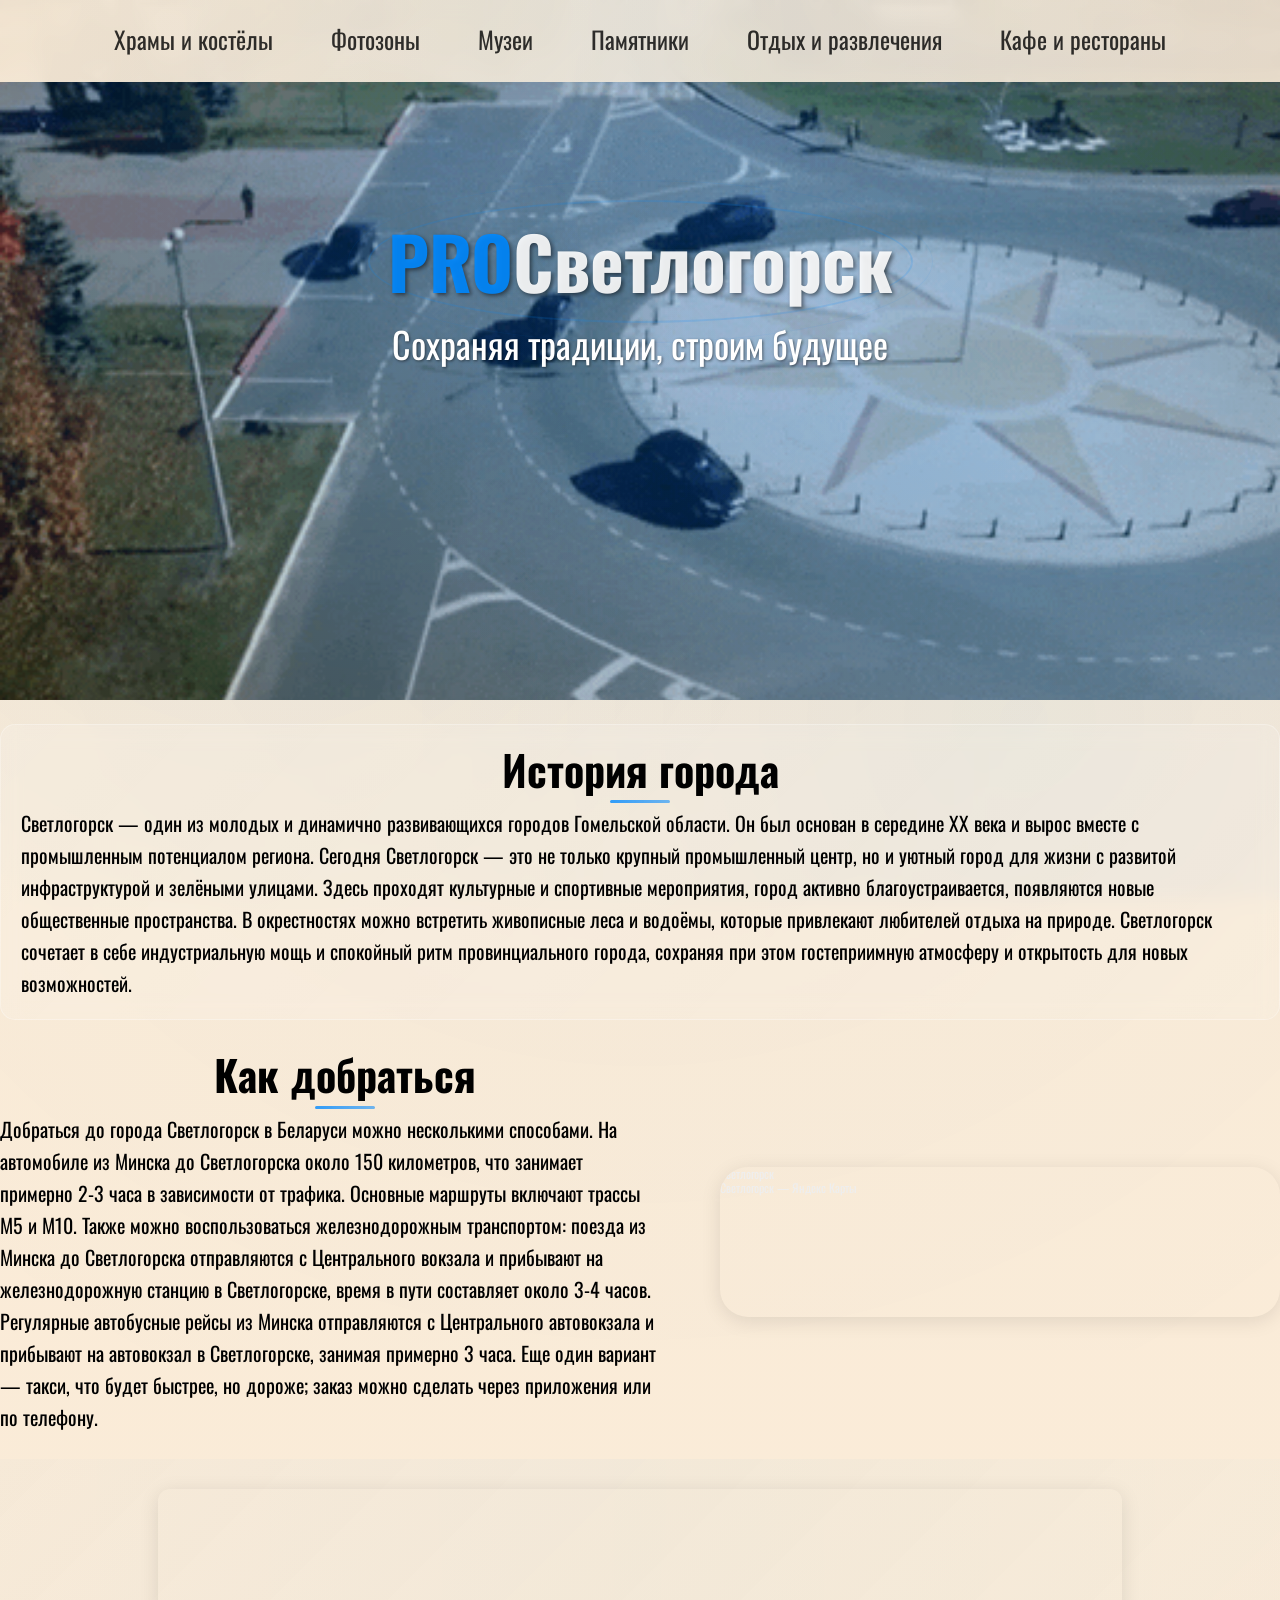
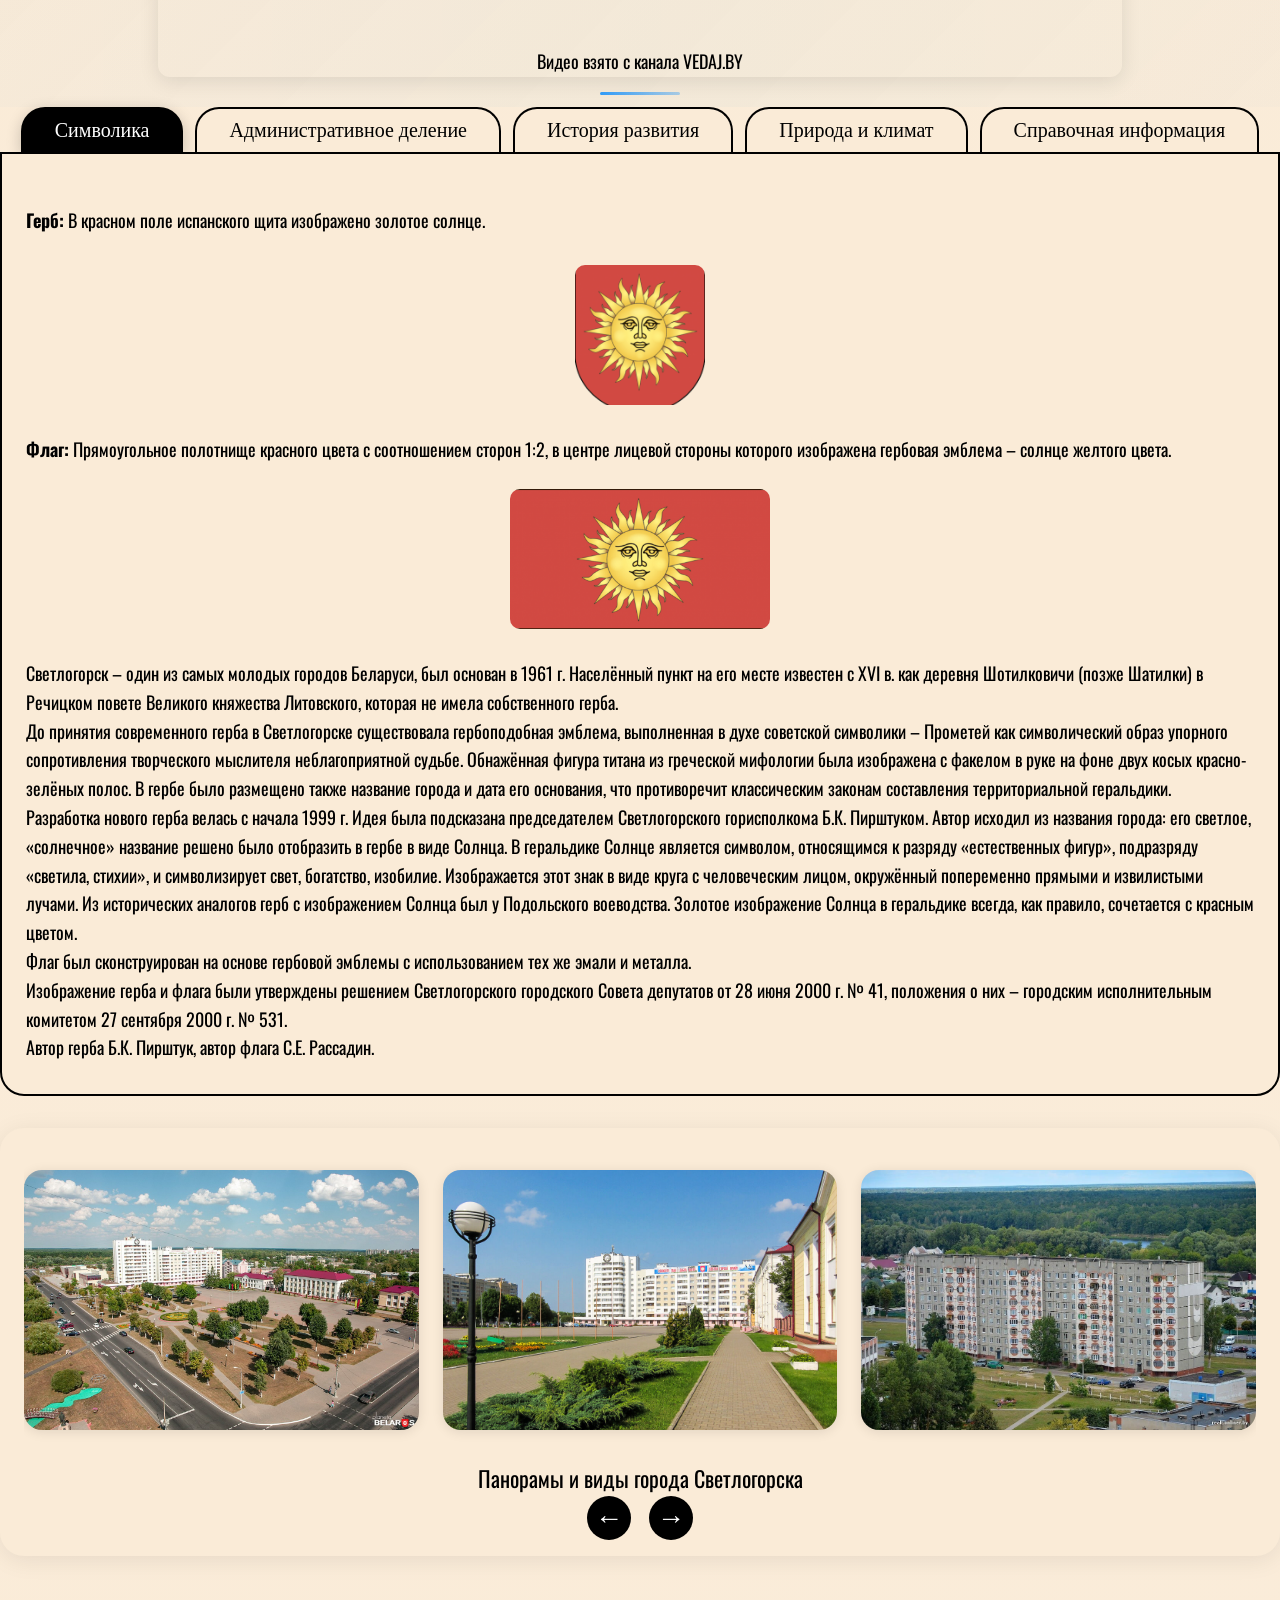
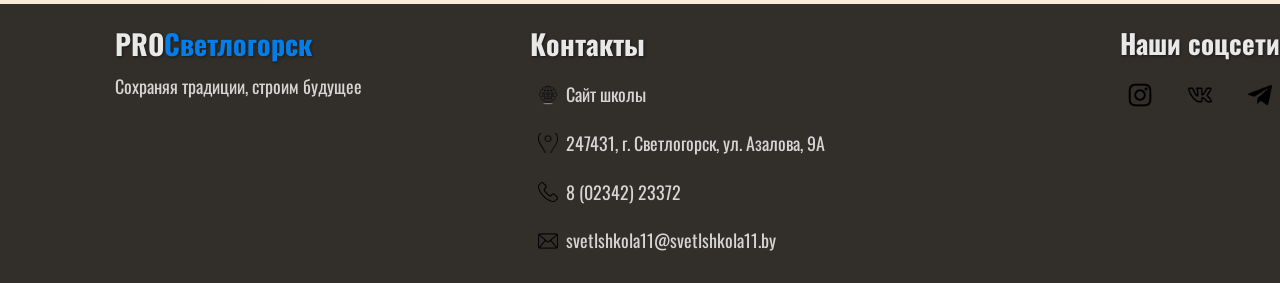
==== index.html @ 997e1ad8 "a" ====
<!DOCTYPE html>
<html lang="en">
<head>
    <meta charset="UTF-8">
    <meta name="viewport" content="width=device-width, initial-scale=1.0">
    <meta name="description" content="">
    <meta name="keywords" content="">
    <link type="image/x-icon" href="img/png/fav.ico" rel="shortcut icon">
    <link type="Image/x-icon" href="img/png/fav.ico" rel="icon">
    <link rel="preconnect" href="https://fonts.googleapis.com">
    <link rel="preconnect" href="https://fonts.gstatic.com" crossorigin>
    <link href="https://fonts.googleapis.com/css2?family=Oswald:wght@200..700&display=swap" rel="stylesheet">
    <link rel="stylesheet" href="normalize.css">
    <link rel="stylesheet" href="style.css">
    <title>Путеводитель Светлогорск</title>
</head>
<body>
    <header>
        <div class="burger-menu540" id="burgerMenu">
            <span class="burger-icon540" id="burgerIcon">Навигация</span>
            <nav class="burger-nav540" id="burgerNav">
                <span class="close-burger540" id="closeBurger">&times;</span>
                <ul>
                    <li><a href="chram.html">Храмы и костёлы</a></li>
                    <li><a href="photo.html">Фотозоны</a></li>
                    <li><a href="musei.html">Музеи</a></li>
                    <li><a href="pamyat.html">Памятники</a></li>
                    <li><a href="otdyx.html">Отдых и развлечения</a></li>
                    <li><a href="cafe.html">Кафе и рестораны</a></li>
                </ul>
            </nav>
        </div>
        <div class="header__top">
            <div class="container">
                <div class="menu">
                    <ul>
                        <li><a href="chram.html">Храмы и костёлы</a></li>
                        <li><a href="photo.html">Фотозоны</a></li>
                        <li><a href="musei.html">Музеи</a></li>
                        <li><a href="pamyat.html">Памятники</a></li>
                        <li><a href="otdyx.html">Отдых и развлечения</a></li>
                        <li><a href="cafe.html">Кафе и рестораны</a></li>
                    </ul>
                </div>
            </div>
        </div>
        <div class="header__bottom">
            <div class="container">
                <div class="header">
                    <div class="head_text">
                        <div class="logo"><h1><span>PRO</span>Светлогорск</h1></div>
                        <p>Сохраняя традиции, строим будущее</p>
                    </div>
                </div>
            </div>
        </div>
    </header>
    <section class="information">
        <div class="container">
            <div class="hist">
                <h2>История города</h2>
                <p>Светлогорск — один из молодых и динамично развивающихся городов Гомельской области. Он был основан в середине XX века и вырос вместе с промышленным потенциалом региона. Сегодня Светлогорск — это не только крупный промышленный центр, но и уютный город для жизни с развитой инфраструктурой и зелёными улицами. Здесь проходят культурные и спортивные мероприятия, город активно благоустраивается, появляются новые общественные пространства. В окрестностях можно встретить живописные леса и водоёмы, которые привлекают любителей отдыха на природе. Светлогорск сочетает в себе индустриальную мощь и спокойный ритм провинциального города, сохраняя при этом гостеприимную атмосферу и открытость для новых возможностей.</p>
            </div>
            <div class="put">
                <div class="put_text">
                    <h2>Как добраться</h2>
                    <p>Добраться до города Светлогорск в Беларуси можно несколькими способами. На автомобиле из Минска до Светлогорска около 150 километров, что занимает примерно 2-3 часа в зависимости от трафика. Основные маршруты включают трассы М5 и М10. Также можно воспользоваться железнодорожным транспортом: поезда из Минска до Светлогорска отправляются с Центрального вокзала и прибывают на железнодорожную станцию в Светлогорске, время в пути составляет около 3-4 часов. Регулярные автобусные рейсы из Минска отправляются с Центрального автовокзала и прибывают на автовокзал в Светлогорске, занимая примерно 3 часа. Еще один вариант — такси, что будет быстрее, но дороже; заказ можно сделать через приложения или по телефону.</p>
                </div>
                <div class="map_sv">
                    <div class="map_s" style="position:relative;overflow:hidden;"><a href="https://yandex.by/maps/26004/svetlogorsk/?utm_medium=mapframe&utm_source=maps" style="color:#eee;font-size:12px;position:absolute;top:0px;">Светлогорск</a><a href="https://yandex.by/maps/26004/svetlogorsk/?ll=29.751815%2C52.629909&utm_medium=mapframe&utm_source=maps&z=13.2" style="color:#eee;font-size:12px;position:absolute;top:14px;">Светлогорск — Яндекс Карты</a><iframe src="https://yandex.by/map-widget/v1/?ll=29.751815%2C52.629909&z=13.2" width="560" height="400" frameborder="0" allowfullscreen="true" style="position:relative;"></iframe></div>
            </div>
        </div>
    </section>
    <section class="video-section">
        <div class="container">
            <div class="video-wrapper">
                <iframe width="960" height="600" 
                    src="https://www.youtube.com/embed/t-gXXc7C2xA" 
                    title="Светлогорск" 
                    frameborder="0" 
                    allow="accelerometer; autoplay; clipboard-write; encrypted-media; gyroscope; picture-in-picture; web-share" 
                    allowfullscreen>
                </iframe>
                <p>Видео взято с канала VEDAJ.BY</p>
            </div>
        </div>
    </section>
    <section class="info">
        <div class="container">
            <div class="tabs">
                <button class="tab-btn active" data-tab="tab1">Символика</button>
                <button class="tab-btn" data-tab="tab2">Административное деление</button>
                <button class="tab-btn" data-tab="tab3">История развития</button>
                <button class="tab-btn" data-tab="tab4">Природа и климат</button>
                <button class="tab-btn" data-tab="tab5">Справочная информация</button>
            </div>
            <div class="tab-content active" id="tab1">
                <div class="hist">
                    <div class="gerb"><p><b>Герб:</b> В красном поле испанского щита изображено золотое солнце.</p> <img src="img/png/gerb.png" alt="gerb"></div>
                    <div class="flag"><p><b>Флаг:</b> Прямоугольное полотнище красного цвета с соотношением сторон 1:2, в центре лицевой стороны которого изображена гербовая эмблема – солнце желтого цвета.</p> <img src="img/png/flag.png" alt="flag"></div>
                    <p>Светлогорск – один из самых молодых городов Беларуси, был основан в 1961 г. Населённый пункт на его месте известен с XVI в. как деревня Шотилковичи (позже Шатилки) в Речицком повете Великого княжества Литовского, которая не имела собственного герба.<br>
                    До принятия современного герба в Светлогорске существовала гербоподобная эмблема, выполненная в духе советской символики – Прометей как символический образ упорного сопротивления творческого мыслителя неблагоприятной судьбе. Обнажённая фигура титана из греческой мифологии была изображена с факелом в руке на фоне двух косых красно-зелёных полос. В гербе было размещено также название города и дата его основания, что противоречит классическим законам составления территориальной геральдики.<br>
                    Разработка нового герба велась с начала 1999 г. Идея была подсказана председателем Светлогорского горисполкома Б.К. Пирштуком. Автор исходил из названия города: его светлое, «солнечное» название решено было отобразить в гербе в виде Солнца. В геральдике Солнце является символом, относящимся к разряду «естественных фигур», подразряду «светила, стихии», и символизирует свет, богатство, изобилие. Изображается этот знак в виде круга с человеческим лицом, окружённый попеременно прямыми и извилистыми лучами. Из исторических аналогов герб с изображением Солнца был у Подольского воеводства. Золотое изображение Солнца в геральдике всегда, как правило, сочетается с красным цветом.<br>
                    Флаг был сконструирован на основе гербовой эмблемы с использованием тех же эмали и металла.<br>
                    Изображение герба и флага были утверждены решением Светлогорского городского Совета депутатов от 28 июня 2000 г. № 41, положения о них – городским исполнительным комитетом 27 сентября 2000 г. № 531.<br>
                    Автор герба Б.К. Пирштук, автор флага С.Е. Рассадин.</p>
                </div>
            </div>
            <div class="tab-content" id="tab2">
                <div class="put_text">
                    <p>Светлогорский район расположен на севере Гомельской области и занимает площадь в 1,8 тыс.кв.км. Граничит со Жлобинским, Речицким, Калинковичским, Октябрьским районами Гомельской области и Могилевской областью на севере района. Основан 17 июля 1924 г. В район входят городской поселок Сосновый бор, 101 сельский населённый пункт, 9 сельсоветов. Население Светлогорского района составляет 76,7 тыс.чел. Административный центр — город Светлогорск с населением 63 тыс.чел. Расположен в 100 км от Гомеля.</p>
                </div>
            </div>
            <div class="tab-content" id="tab3">
                <div class="sights">
                    <p>Светлогорск известен с XVI века как деревня Шатиловичи (позднее Шатилки) в Речицком повете Великого княжества Литовского.<br>
                    С 1793 года находился в составе России, в Паричской волости Бобруйского уезда.<br>
                    С 1924 года Шатилки — центр сельсовета в Паричском районе, один из центров лесосплава на Березине.<br>
                    С 1956 года — городской посёлок.<br>
                    С 1960 года — центр Паричского района.<br>
                    С 1961 года — город Светлогорск.</p>
                </div>
            </div>
            <div class="tab-content" id="tab4">
                <div class="culture">
                    <p>
                    Район расположен в Гомельском Полесье.<br>
                    Высшая точка района - 160 м - возле д.Круки.<br>
                    Из полезных ископаемых есть нефть, каменная соль, торф, пески, глины, суглинки.<br>
                    Средняя температура января -6.6 С, июля 18.4 С.<br>
                    За год выпадает 602 мм осадков.<br>
                    Из рек по территории района протекают Березина с притоками Ола, Свердь и Ипа с Вишей.<br>
                    Созданы мелиоративные каналы, Светлогорское водохранилище.<br>
                    Лесистость 54%. В районе находятся заказники республиканского значения: биологический Чирковичский, часть ландшафтного Выдрица, создан биологический микрозаказник местного значения Светлогорский.
                    </p>
                </div>
            </div>
            <div class="tab-content" id="tab5">
                <div class="info">
                    <h2>Полезная информация</h2>
                    <ul>
                        <li>Дата основания района: 17 июля 1924 г.</li>
                        <li>Дата основания города: 1961 г.</li>
                        <li>Население района: 76,7 тыс. чел.</li>
                        <li>Население города: 63 тыс. чел.</li>
                        <li>Расположение: север Гомельской области, 100 км от Гомеля</li>
                    </ul>
                    <h3>Транспортные коммуникации г.Светлогорск и Светлогорского района</h3>
<p>Город расположен в 100 км от Гомеля. Имеется железнодорожная станция Светлогорск-на-Березине на линии Жлобин – Калинковичи. Через город проходит автомобильная дорога Бобруйск - Речица. Пристань на реке Березина. Транспортное обслуживание населения Светлогорского района осуществляет филиал «Автобусный парк №5» ОАО «Гомельоблавтотранс». Перевозки пассажиров осуществляются 76 автобусами на 13 городских, 2-х междугородных, 1- международном и 30 пригородных маршрутах.</p>
<h3>Туристический потенциал г. Светлогорск и Светлогорского района</h3>
<p>Культурное наследие района представлено многочисленными памятниками археологии и памятниками, связанными с событиями Великой Отечественной войны. В Светлогорске работают: Историко-краеведческий музей, Дом ремесел, Городская картинная галерея "Традиция" им.Г.М.Прянишникова. На берегу реки Березина расположен санаторий "Серебряные ключи". Гостей города принимает гостиница "Светлогорская"</p>
                </div>
            </div>
        </div>
    </section>
    <section class="slider-section">
        <div class="container">
            <div class="slider">
                <div class="slides">
                    <div class="slide active">
                        <div class="slide-photos">
                            <img src="img/png/sv1.jpg" alt="Светлогорск 1">
                            <img src="img/png/sv2.jpg" alt="Светлогорск 2">
                            <img src="img/png/sv3.jpeg" alt="Светлогорск 3">
                        </div>
                        <div class="slide-text">Панорамы и виды города Светлогорска</div>
                    </div>
                    <div class="slide">
                        <div class="slide-photos">
                            <img src="img/png/cr1.jpg" alt="Церковь 1">
                            <img src="img/png/cr2.jpg" alt="Церковь 2">
                            <img src="img/png/cr3.jpg" alt="Церковь 3">
                        </div>
                        <div class="slide-text">Храмы и костёлы Светлогорска</div>
                    </div>
                    <div class="slide">
                        <div class="slide-photos">
                            <img src="img/png/pam1.jpg" alt="Памятник 1">
                            <img src="img/png/pam2.jpg" alt="Памятник 2">
                            <img src="img/png/pam3.jpg" alt="Памятник 3">
                        </div>
                        <div class="slide-text">Памятники и достопримечательности</div>
                    </div>
                </div>
                <div class="slider-controls">
                    <button class="slider-btn prev">&#8592;</button>
                    <button class="slider-btn next">&#8594;</button>
                </div>
            </div>
        </div>
    </section>
    <footer>
        <div class="container">
            <div class="footer">
                <div class="footer__info">
                    <a href="index.html"><h2><span>PRO</span>Светлогорск</h2></a>
                    <p>Сохраняя традиции, строим будущее</p>
                </div>
                <div class="footer__contacts">
                    <h2>Контакты</h2>
                    <div class="site"><img class="noi" src="img/png/site.png" alt="site"><a href="https://svetlshkola11.by">Сайт школы</a></div>
                    <div class="adr"><img class="noi" src="img/png/adr.png" alt="adres"><p>247431, г. Светлогорск, ул. Азалова, 9А</p></div>
                    <div class="tel"><img class="noi" src="img/png/tel.png" alt="tel"><a href="tel:8(02342)23372">8 (02342) 23372</a></div>
                    <div class="mail"><img class="noi" src="img/png/mail.png" alt="mail"><a href="mailto:svetlshkola11@svetlshkola11.by">svetlshkola11@svetlshkola11.by</a></div>
                </div>
                <div class="footer__social">
                    <h2>Наши соцсети</h2>
                    <ul>
                        <li><a href="https://www.instagram.com/11.school.svetlogorsk?igsh=dHJlYXJiaGNkenFo" target="_blank"><img class="noi" src="img/png/inst.png" alt="inst"></a></li>
                        <li><a href="https://vk.com/svschool11" target="_blank"><img class="noi" src="img/png/vk.png" alt="vk"></a></li>
                        <li><a href="https://t.me/svetlscholl11" target="_blank"><img class="noi" src="img/png/tg.png" alt="tg"></a></li>
                    </ul>
                </div>
            </div>
        </div>
    </footer>
</body>
</html>
<script src="sсript.js"></script>
---- style.css ----
@charset "UTF-8";
* {
  padding: 0;
  margin: 0;
}

h1, h2, h3, p {
  padding: 0;
  margin: 0;
}

ul, ol {
  list-style: none;
}

a {
  text-decoration: none;
}

button {
  border: none;
}

.container {
  max-width: 1280px;
  margin: 0 auto;
}

.burger-menu {
  position: fixed;
  top: 20px;
  left: 20px;
  z-index: 2000;
  -webkit-animation: fadeInLeft 0.8s ease-out;
          animation: fadeInLeft 0.8s ease-out;
}

.burger-icon {
  font-size: 38px;
  cursor: pointer;
  background: antiquewhite;
  border-radius: 8px;
  padding: 6px 14px;
  -webkit-box-shadow: 0 2px 8px rgba(0, 0, 0, 0.08);
          box-shadow: 0 2px 8px rgba(0, 0, 0, 0.08);
  -webkit-transition: all 0.3s cubic-bezier(0.25, 0.46, 0.45, 0.94);
  transition: all 0.3s cubic-bezier(0.25, 0.46, 0.45, 0.94);
  display: inline-block;
  position: relative;
  overflow: hidden;
}

.burger-icon::before {
  content: '';
  position: absolute;
  top: 0;
  left: -100%;
  width: 100%;
  height: 100%;
  background: -webkit-gradient(linear, left top, right top, from(transparent), color-stop(rgba(0, 136, 255, 0.2)), to(transparent));
  background: linear-gradient(90deg, transparent, rgba(0, 136, 255, 0.2), transparent);
  -webkit-transition: left 0.5s;
  transition: left 0.5s;
}

.burger-icon:hover {
  background: #f0f0f0;
  -webkit-transform: translateY(-2px);
          transform: translateY(-2px);
  -webkit-box-shadow: 0 4px 15px rgba(0, 0, 0, 0.15);
          box-shadow: 0 4px 15px rgba(0, 0, 0, 0.15);
}

.burger-icon:hover::before {
  left: 100%;
}

.burger-nav {
  position: fixed;
  top: 0;
  left: 0;
  width: 0;
  height: 95vh;
  background: linear-gradient(135deg, antiquewhite, rgba(250, 235, 215, 0.95));
  -webkit-backdrop-filter: blur(10px);
          backdrop-filter: blur(10px);
  -webkit-box-shadow: 2px 0 20px rgba(0, 0, 0, 0.12);
          box-shadow: 2px 0 20px rgba(0, 0, 0, 0.12);
  overflow-x: hidden;
  -webkit-transition: all 0.4s cubic-bezier(0.25, 0.46, 0.45, 0.94);
  transition: all 0.4s cubic-bezier(0.25, 0.46, 0.45, 0.94);
  z-index: 2100;
  padding-top: 0;
  display: -webkit-box;
  display: -ms-flexbox;
  display: flex;
  -webkit-box-orient: vertical;
  -webkit-box-direction: normal;
      -ms-flex-direction: column;
          flex-direction: column;
  -webkit-box-align: start;
      -ms-flex-align: start;
          align-items: flex-start;
  border-right: 1px solid rgba(255, 255, 255, 0.2);
}

.burger-nav.open {
  width: 320px;
  padding-top: 40px;
  -webkit-animation: slideInFromLeft 0.4s ease-out;
          animation: slideInFromLeft 0.4s ease-out;
}

.burger-nav ul {
  margin-top: 20px;
  width: 100%;
  padding-left: 0;
  -webkit-animation: fadeInUp 0.6s ease-out 0.2s both;
          animation: fadeInUp 0.6s ease-out 0.2s both;
}

.burger-nav ul li {
  margin-bottom: 16px;
  width: 100%;
  -webkit-animation: fadeInLeft 0.5s ease-out;
          animation: fadeInLeft 0.5s ease-out;
}

.burger-nav ul li:nth-child(1) {
  -webkit-animation-delay: 0.1s;
          animation-delay: 0.1s;
}

.burger-nav ul li:nth-child(2) {
  -webkit-animation-delay: 0.2s;
          animation-delay: 0.2s;
}

.burger-nav ul li:nth-child(3) {
  -webkit-animation-delay: 0.3s;
          animation-delay: 0.3s;
}

.burger-nav ul li:nth-child(4) {
  -webkit-animation-delay: 0.4s;
          animation-delay: 0.4s;
}

.burger-nav ul li:nth-child(5) {
  -webkit-animation-delay: 0.5s;
          animation-delay: 0.5s;
}

.burger-nav ul li:nth-child(6) {
  -webkit-animation-delay: 0.6s;
          animation-delay: 0.6s;
}

.burger-nav ul li a {
  font-size: 22px;
  color: black;
  padding: 10px 24px;
  display: block;
  border-radius: 8px;
  -webkit-transition: all 0.3s cubic-bezier(0.25, 0.46, 0.45, 0.94);
  transition: all 0.3s cubic-bezier(0.25, 0.46, 0.45, 0.94);
  position: relative;
  overflow: hidden;
}

.burger-nav ul li a::before {
  content: '';
  position: absolute;
  top: 0;
  left: -100%;
  width: 100%;
  height: 100%;
  background: -webkit-gradient(linear, left top, right top, from(transparent), color-stop(rgba(0, 136, 255, 0.1)), to(transparent));
  background: linear-gradient(90deg, transparent, rgba(0, 136, 255, 0.1), transparent);
  -webkit-transition: left 0.5s;
  transition: left 0.5s;
}

.burger-nav ul li a:hover {
  background: rgba(0, 136, 255, 0.8);
  color: rgba(255, 255, 255, 0.95);
  -webkit-transform: translateX(5px);
          transform: translateX(5px);
  -webkit-box-shadow: 0 4px 15px rgba(0, 136, 255, 0.3);
          box-shadow: 0 4px 15px rgba(0, 136, 255, 0.3);
}

.burger-nav ul li a:hover::before {
  left: 100%;
}

.close-burger {
  font-size: 36px;
  position: absolute;
  top: 10px;
  right: 18px;
  cursor: pointer;
  color: rgba(0, 136, 255, 0.8);
  background: none;
  border: none;
  z-index: 2200;
  -webkit-transition: all 0.3s ease;
  transition: all 0.3s ease;
  border-radius: 50%;
  width: 40px;
  height: 40px;
  display: -webkit-box;
  display: -ms-flexbox;
  display: flex;
  -webkit-box-align: center;
      -ms-flex-align: center;
          align-items: center;
  -webkit-box-pack: center;
      -ms-flex-pack: center;
          justify-content: center;
}

.close-burger:hover {
  background: rgba(0, 136, 255, 0.1);
  -webkit-transform: rotate(90deg) scale(1.1);
          transform: rotate(90deg) scale(1.1);
  color: #0088ff;
}

.burger-menu540 {
  display: none;
}

.slide-photos {
  display: -ms-grid;
  display: grid;
  -ms-grid-columns: (1fr)[3];
      grid-template-columns: repeat(3, 1fr);
  gap: 24px;
  margin-bottom: 18px;
  max-width: 100%;
  width: 1280px;
  margin-left: auto;
  margin-right: auto;
}

.slide-photos img {
  width: 100%;
  background: #f5f5f5;
  display: block;
}

.slider-section {
  margin-bottom: 48px;
}

.slider {
  position: relative;
  max-width: 1280px;
  margin: 0 auto;
  background: antiquewhite;
  border-radius: 24px;
  -webkit-box-shadow: 0 4px 24px rgba(0, 0, 0, 0.08);
          box-shadow: 0 4px 24px rgba(0, 0, 0, 0.08);
  padding: 32px 24px 56px 24px;
}

.slides {
  display: -webkit-box;
  display: -ms-flexbox;
  display: flex;
  overflow: hidden;
  min-height: 340px;
}

.slide {
  min-width: 100%;
  opacity: 0;
  -webkit-transition: opacity 0.5s;
  transition: opacity 0.5s;
  display: -webkit-box;
  display: -ms-flexbox;
  display: flex;
  -webkit-box-orient: vertical;
  -webkit-box-direction: normal;
      -ms-flex-direction: column;
          flex-direction: column;
  -webkit-box-align: center;
      -ms-flex-align: center;
          align-items: center;
  -webkit-box-pack: center;
      -ms-flex-pack: center;
          justify-content: center;
  position: absolute;
  left: 0;
  top: 0;
}

.slide.active {
  opacity: 1;
  position: relative;
}

.slide img {
  max-width: 480px;
  max-height: 260px;
  border-radius: 18px;
  margin-bottom: 18px;
  -webkit-box-shadow: 0 2px 12px rgba(0, 0, 0, 0.1);
          box-shadow: 0 2px 12px rgba(0, 0, 0, 0.1);
}

.slide-text {
  font-family: "Oswald", sans-serif;
  font-size: 22px;
  text-align: center;
  margin-bottom: 0;
}

.slider-controls {
  display: -webkit-box;
  display: -ms-flexbox;
  display: flex;
  -webkit-box-pack: center;
      -ms-flex-pack: center;
          justify-content: center;
  gap: 18px;
  position: absolute;
  left: 0;
  right: 0;
  bottom: 16px;
}

.slider-btn {
  background: black;
  color: #fff;
  border: none;
  border-radius: 50%;
  width: 44px;
  height: 44px;
  font-size: 28px;
  cursor: pointer;
  -webkit-transition: background 0.2s;
  transition: background 0.2s;
  display: -webkit-box;
  display: -ms-flexbox;
  display: flex;
  -webkit-box-align: center;
      -ms-flex-align: center;
          align-items: center;
  -webkit-box-pack: center;
      -ms-flex-pack: center;
          justify-content: center;
}

.slider-btn:hover {
  background: #005fa3;
}

.tabs {
  display: -webkit-box;
  display: -ms-flexbox;
  display: flex;
  -webkit-box-pack: center;
  -ms-flex-pack: center;
  justify-content: center;
  margin-bottom: 0px;
  gap: 12px;
  -webkit-animation: fadeInUp 0.8s ease-out 1.2s both;
          animation: fadeInUp 0.8s ease-out 1.2s both;
  position: relative;
}

.tabs::before {
  content: '';
  position: absolute;
  top: -15px;
  left: 50%;
  -webkit-transform: translateX(-50%);
          transform: translateX(-50%);
  width: 80px;
  height: 3px;
  background: -webkit-gradient(linear, left top, right top, from(rgba(0, 136, 255, 0.8)), to(rgba(0, 136, 255, 0.3)));
  background: linear-gradient(90deg, rgba(0, 136, 255, 0.8), rgba(0, 136, 255, 0.3));
  border-radius: 2px;
  -webkit-animation: fadeIn 1s ease-out 1.4s both;
          animation: fadeIn 1s ease-out 1.4s both;
}

.tab-btn {
  background: antiquewhite;
  border: 2px solid black;
  border-bottom: none;
  color: black;
  font-size: 20px;
  padding: 10px 32px;
  border-radius: 24px 24px 0 0;
  cursor: pointer;
  -webkit-transition: all 0.4s cubic-bezier(0.25, 0.46, 0.45, 0.94);
  transition: all 0.4s cubic-bezier(0.25, 0.46, 0.45, 0.94);
  outline: none;
  position: relative;
  overflow: hidden;
  -webkit-backdrop-filter: blur(5px);
          backdrop-filter: blur(5px);
  text-align: center;
  display: -webkit-box;
  display: -ms-flexbox;
  display: flex;
  -webkit-box-align: center;
      -ms-flex-align: center;
          align-items: center;
  -webkit-box-pack: center;
      -ms-flex-pack: center;
          justify-content: center;
}

.tab-btn::before {
  content: '';
  position: absolute;
  top: 0;
  left: -100%;
  width: 100%;
  height: 100%;
  background: -webkit-gradient(linear, left top, right top, from(transparent), color-stop(rgba(0, 136, 255, 0.2)), to(transparent));
  background: linear-gradient(90deg, transparent, rgba(0, 136, 255, 0.2), transparent);
  -webkit-transition: left 0.5s;
  transition: left 0.5s;
}

.tab-btn:hover {
  -webkit-transform: translateY(-3px);
          transform: translateY(-3px);
  -webkit-box-shadow: 0 6px 20px rgba(0, 0, 0, 0.15);
          box-shadow: 0 6px 20px rgba(0, 0, 0, 0.15);
}

.tab-btn:hover::before {
  left: 100%;
}

.tab-btn.active {
  background: black;
  color: #fff;
  -webkit-transform: none;
          transform: none;
  -webkit-box-shadow: 0 4px 15px rgba(0, 0, 0, 0.2);
          box-shadow: 0 4px 15px rgba(0, 0, 0, 0.2);
}

.tab-content {
  display: none;
  background: antiquewhite;
  border: 2px solid black;
  border-radius: 0 0 24px 24px;
  padding: 32px 24px;
  margin-bottom: 32px;
  -webkit-transition: all 0.4s cubic-bezier(0.25, 0.46, 0.45, 0.94);
  transition: all 0.4s cubic-bezier(0.25, 0.46, 0.45, 0.94);
  opacity: 0;
  -webkit-transform: translateY(20px);
          transform: translateY(20px);
  visibility: hidden;
}

.tab-content p {
  font-size: 18px;
  line-height: 1.6;
  -webkit-transition: all 0.3s ease;
  transition: all 0.3s ease;
}

.tab-content li {
  font-size: 18px;
  -webkit-transition: all 0.3s ease;
  transition: all 0.3s ease;
}

.tab-content li:hover {
  -webkit-transform: translateX(5px);
          transform: translateX(5px);
}

.tab-content .gerb {
  display: -webkit-box;
  display: -ms-flexbox;
  display: flex;
  -webkit-box-orient: vertical;
  -webkit-box-direction: normal;
      -ms-flex-direction: column;
          flex-direction: column;
  gap: 20px;
  margin: 20px 0;
}

.tab-content .gerb img {
  width: 130px;
  height: 140px;
  margin-top: 10px;
  margin-bottom: 10px;
  border-radius: 10px;
  -webkit-transition: all 0.3s ease;
  transition: all 0.3s ease;
  -ms-flex-item-align: center;
      -ms-grid-row-align: center;
      align-self: center;
}

.tab-content .gerb img:hover {
  -webkit-transform: scale(1.05);
          transform: scale(1.05);
}

.tab-content .flag {
  display: -webkit-box;
  display: -ms-flexbox;
  display: flex;
  -webkit-box-orient: vertical;
  -webkit-box-direction: normal;
      -ms-flex-direction: column;
          flex-direction: column;
  gap: 15px;
  margin: 20px 0;
}

.tab-content .flag img {
  width: 260px;
  height: 140px;
  margin-top: 10px;
  margin-bottom: 10px;
  border-radius: 10px;
  -webkit-transition: all 0.3s ease;
  transition: all 0.3s ease;
  -ms-flex-item-align: center;
      -ms-grid-row-align: center;
      align-self: center;
}

.tab-content .flag img:hover {
  -webkit-transform: scale(1.05);
          transform: scale(1.05);
}

@media (max-width: 768px) {
  .tab-content {
    padding: 20px 16px;
  }
  .tab-content .flag {
    gap: 15px;
  }
  .tab-content .flag img {
    width: 90vw;
    max-width: 90vw;
    height: auto;
    max-height: 15vh;
    -o-object-fit: contain;
       object-fit: contain;
  }
  .tab-content .gerb {
    -webkit-box-orient: vertical;
    -webkit-box-direction: normal;
        -ms-flex-direction: column;
            flex-direction: column;
    gap: 10px;
  }
  .tab-content .gerb img {
    width: 60vw;
    max-width: 60vw;
    height: auto;
    max-height: 15vh;
    -o-object-fit: contain;
       object-fit: contain;
  }
}

@media (max-width: 540px) {
  .tab-content {
    padding: 16px 12px;
  }
  .tab-content .flag img {
    width: 85vw;
    max-width: 85vw;
    max-height: 12vh;
  }
  .tab-content .gerb img {
    width: 50vw;
    max-width: 50vw;
    max-height: 12vh;
  }
}

@media (max-width: 430px) {
  .tab-content {
    padding: 12px 8px;
  }
  .tab-content .flag img {
    width: 80vw;
    max-width: 80vw;
    max-height: 10vh;
  }
  .tab-content .gerb img {
    width: 45vw;
    max-width: 45vw;
    max-height: 10vh;
  }
}

.tab-content.active {
  display: block;
  opacity: 1;
  -webkit-transform: translateY(0);
          transform: translateY(0);
  visibility: visible;
  -webkit-animation: fadeInUp 0.6s ease-out;
          animation: fadeInUp 0.6s ease-out;
}

/* =========================
     Mobile performance helpers
     - Responsive base font
     - Responsive images/video
     - Disable heavy animations/effects on small screens
     - Respect prefers-reduced-motion
     Note: эти правила направлены на улучшение работы на телефонах;
     при желании можно изменить порог в media query (768px).
     ========================= */
:root {
  --base-font-size: 16px;
}

html {
  /* responsive base font: mobile-first */
  font-size: clamp(14px, 1.6vw, 18px);
  -webkit-text-size-adjust: 100%;
  -ms-text-size-adjust: 100%;
  -moz-text-size-adjust: 100%;
       text-size-adjust: 100%;
}

/* Make images, videos and iframes responsive */
img, picture, video, iframe {
  max-width: 100%;
  height: auto;
  display: block;
  -o-object-fit: cover;
     object-fit: cover;
}

/* Remove the tap highlight on mobile and prefer touch-friendly behaviour */
* {
  -webkit-tap-highlight-color: rgba(0, 0, 0, 0);
}

body {
  /* Avoid fixed backgrounds (expensive on mobile) */
  background-attachment: scroll !important;
  -webkit-font-smoothing: antialiased;
  -moz-osx-font-smoothing: grayscale;
  -ms-touch-action: manipulation;
      touch-action: manipulation;
}

/* Reduce heavy rendering on small screens */
@media (max-width: 768px) {
  /* Avoid costly paint/layout triggers */
  *, *::before, *::after {
    will-change: auto !important;
  }
  /* Disable non-essential animations and transitions on phones */
  [class*="animate"], .animated, .fade, .slide, .float, .pulse, .glow, .shimmer {
    -webkit-animation: none !important;
            animation: none !important;
    -webkit-transition: none !important;
    transition: none !important;
  }
  /* Reduce shadows and filters that cause repaints */
  * {
    -webkit-box-shadow: none !important;
            box-shadow: none !important;
    -webkit-filter: none !important;
            filter: none !important;
    -webkit-backface-visibility: hidden;
            backface-visibility: hidden;
  }
  /* Simpler paddings for small screens */
  .container, .wrapper {
    padding-left: 12px;
    padding-right: 12px;
  }
  /* Make scroll behave smoothly on iOS and avoid janky transforms */
  nav, header, footer, .tabs, .slider {
    -webkit-overflow-scrolling: touch;
  }
  /* Slide elements: avoid extra transforms on phones */
  .slider .slide {
    -webkit-transform: none !important;
            transform: none !important;
    will-change: auto !important;
  }
  /* Touch friendly controls */
  .burger, .menu {
    -ms-touch-action: manipulation;
        touch-action: manipulation;
  }
  button, a {
    -webkit-tap-highlight-color: transparent;
  }
}

/* Respect users who prefer reduced motion */
@media (prefers-reduced-motion: reduce) {
  * {
    -webkit-animation-duration: 0.001ms !important;
            animation-duration: 0.001ms !important;
    -webkit-animation-iteration-count: 1 !important;
            animation-iteration-count: 1 !important;
    -webkit-transition-duration: 0.001ms !important;
            transition-duration: 0.001ms !important;
    scroll-behavior: auto !important;
  }
}

/* End mobile performance helpers */
@-webkit-keyframes fadeInUp {
  from {
    opacity: 0;
    -webkit-transform: translateY(30px);
            transform: translateY(30px);
  }
  to {
    opacity: 1;
    -webkit-transform: translateY(0);
            transform: translateY(0);
  }
}
@keyframes fadeInUp {
  from {
    opacity: 0;
    -webkit-transform: translateY(30px);
            transform: translateY(30px);
  }
  to {
    opacity: 1;
    -webkit-transform: translateY(0);
            transform: translateY(0);
  }
}

@-webkit-keyframes fadeInLeft {
  from {
    opacity: 0;
    -webkit-transform: translateX(-30px);
            transform: translateX(-30px);
  }
  to {
    opacity: 1;
    -webkit-transform: translateX(0);
            transform: translateX(0);
  }
}

@keyframes fadeInLeft {
  from {
    opacity: 0;
    -webkit-transform: translateX(-30px);
            transform: translateX(-30px);
  }
  to {
    opacity: 1;
    -webkit-transform: translateX(0);
            transform: translateX(0);
  }
}

@-webkit-keyframes fadeInRight {
  from {
    opacity: 0;
    -webkit-transform: translateX(30px);
            transform: translateX(30px);
  }
  to {
    opacity: 1;
    -webkit-transform: translateX(0);
            transform: translateX(0);
  }
}

@keyframes fadeInRight {
  from {
    opacity: 0;
    -webkit-transform: translateX(30px);
            transform: translateX(30px);
  }
  to {
    opacity: 1;
    -webkit-transform: translateX(0);
            transform: translateX(0);
  }
}

@-webkit-keyframes fadeIn {
  from {
    opacity: 0;
  }
  to {
    opacity: 1;
  }
}

@keyframes fadeIn {
  from {
    opacity: 0;
  }
  to {
    opacity: 1;
  }
}

@-webkit-keyframes slideInFromTop {
  from {
    opacity: 0;
    -webkit-transform: translateY(-50px);
            transform: translateY(-50px);
  }
  to {
    opacity: 1;
    -webkit-transform: translateY(0);
            transform: translateY(0);
  }
}

@keyframes slideInFromTop {
  from {
    opacity: 0;
    -webkit-transform: translateY(-50px);
            transform: translateY(-50px);
  }
  to {
    opacity: 1;
    -webkit-transform: translateY(0);
            transform: translateY(0);
  }
}

@-webkit-keyframes scaleIn {
  from {
    opacity: 0;
    -webkit-transform: scale(0.8);
            transform: scale(0.8);
  }
  to {
    opacity: 1;
    -webkit-transform: scale(1);
            transform: scale(1);
  }
}

@keyframes scaleIn {
  from {
    opacity: 0;
    -webkit-transform: scale(0.8);
            transform: scale(0.8);
  }
  to {
    opacity: 1;
    -webkit-transform: scale(1);
            transform: scale(1);
  }
}

@-webkit-keyframes pulse {
  0% {
    -webkit-transform: scale(1);
            transform: scale(1);
  }
  50% {
    -webkit-transform: scale(1.05);
            transform: scale(1.05);
  }
  100% {
    -webkit-transform: scale(1);
            transform: scale(1);
  }
}

@keyframes pulse {
  0% {
    -webkit-transform: scale(1);
            transform: scale(1);
  }
  50% {
    -webkit-transform: scale(1.05);
            transform: scale(1.05);
  }
  100% {
    -webkit-transform: scale(1);
            transform: scale(1);
  }
}

@-webkit-keyframes slideInFromRight {
  0% {
    opacity: 0;
    -webkit-transform: translateX(50px) scale(0.95);
            transform: translateX(50px) scale(0.95);
  }
  100% {
    opacity: 1;
    -webkit-transform: translateX(0) scale(1);
            transform: translateX(0) scale(1);
  }
}

@keyframes slideInFromRight {
  0% {
    opacity: 0;
    -webkit-transform: translateX(50px) scale(0.95);
            transform: translateX(50px) scale(0.95);
  }
  100% {
    opacity: 1;
    -webkit-transform: translateX(0) scale(1);
            transform: translateX(0) scale(1);
  }
}

@-webkit-keyframes slideInFromLeft {
  0% {
    opacity: 0;
    -webkit-transform: translateX(-50px) scale(0.95);
            transform: translateX(-50px) scale(0.95);
  }
  100% {
    opacity: 1;
    -webkit-transform: translateX(0) scale(1);
            transform: translateX(0) scale(1);
  }
}

@keyframes slideInFromLeft {
  0% {
    opacity: 0;
    -webkit-transform: translateX(-50px) scale(0.95);
            transform: translateX(-50px) scale(0.95);
  }
  100% {
    opacity: 1;
    -webkit-transform: translateX(0) scale(1);
            transform: translateX(0) scale(1);
  }
}

@-webkit-keyframes float {
  0%, 100% {
    -webkit-transform: translateY(0px);
            transform: translateY(0px);
  }
  50% {
    -webkit-transform: translateY(-20px);
            transform: translateY(-20px);
  }
}

@keyframes float {
  0%, 100% {
    -webkit-transform: translateY(0px);
            transform: translateY(0px);
  }
  50% {
    -webkit-transform: translateY(-20px);
            transform: translateY(-20px);
  }
}

@-webkit-keyframes floatSlow {
  0%, 100% {
    -webkit-transform: translateY(0px) rotate(0deg);
            transform: translateY(0px) rotate(0deg);
  }
  33% {
    -webkit-transform: translateY(-15px) rotate(2deg);
            transform: translateY(-15px) rotate(2deg);
  }
  66% {
    -webkit-transform: translateY(-10px) rotate(-2deg);
            transform: translateY(-10px) rotate(-2deg);
  }
}

@keyframes floatSlow {
  0%, 100% {
    -webkit-transform: translateY(0px) rotate(0deg);
            transform: translateY(0px) rotate(0deg);
  }
  33% {
    -webkit-transform: translateY(-15px) rotate(2deg);
            transform: translateY(-15px) rotate(2deg);
  }
  66% {
    -webkit-transform: translateY(-10px) rotate(-2deg);
            transform: translateY(-10px) rotate(-2deg);
  }
}

@-webkit-keyframes rotate {
  from {
    -webkit-transform: rotate(0deg);
            transform: rotate(0deg);
  }
  to {
    -webkit-transform: rotate(360deg);
            transform: rotate(360deg);
  }
}

@keyframes rotate {
  from {
    -webkit-transform: rotate(0deg);
            transform: rotate(0deg);
  }
  to {
    -webkit-transform: rotate(360deg);
            transform: rotate(360deg);
  }
}

@-webkit-keyframes rotateSlow {
  from {
    -webkit-transform: rotate(0deg);
            transform: rotate(0deg);
  }
  to {
    -webkit-transform: rotate(360deg);
            transform: rotate(360deg);
  }
}

@keyframes rotateSlow {
  from {
    -webkit-transform: rotate(0deg);
            transform: rotate(0deg);
  }
  to {
    -webkit-transform: rotate(360deg);
            transform: rotate(360deg);
  }
}

@-webkit-keyframes shake {
  0%, 100% {
    -webkit-transform: translateX(0);
            transform: translateX(0);
  }
  10%, 30%, 50%, 70%, 90% {
    -webkit-transform: translateX(-5px);
            transform: translateX(-5px);
  }
  20%, 40%, 60%, 80% {
    -webkit-transform: translateX(5px);
            transform: translateX(5px);
  }
}

@keyframes shake {
  0%, 100% {
    -webkit-transform: translateX(0);
            transform: translateX(0);
  }
  10%, 30%, 50%, 70%, 90% {
    -webkit-transform: translateX(-5px);
            transform: translateX(-5px);
  }
  20%, 40%, 60%, 80% {
    -webkit-transform: translateX(5px);
            transform: translateX(5px);
  }
}

@-webkit-keyframes bounce {
  0%, 20%, 50%, 80%, 100% {
    -webkit-transform: translateY(0);
            transform: translateY(0);
  }
  40% {
    -webkit-transform: translateY(-20px);
            transform: translateY(-20px);
  }
  60% {
    -webkit-transform: translateY(-10px);
            transform: translateY(-10px);
  }
}

@keyframes bounce {
  0%, 20%, 50%, 80%, 100% {
    -webkit-transform: translateY(0);
            transform: translateY(0);
  }
  40% {
    -webkit-transform: translateY(-20px);
            transform: translateY(-20px);
  }
  60% {
    -webkit-transform: translateY(-10px);
            transform: translateY(-10px);
  }
}

@-webkit-keyframes gradientShift {
  0% {
    background-position: 0% 50%;
  }
  50% {
    background-position: 100% 50%;
  }
  100% {
    background-position: 0% 50%;
  }
}

@keyframes gradientShift {
  0% {
    background-position: 0% 50%;
  }
  50% {
    background-position: 100% 50%;
  }
  100% {
    background-position: 0% 50%;
  }
}

@-webkit-keyframes shimmer {
  0% {
    background-position: -1000px 0;
  }
  100% {
    background-position: 1000px 0;
  }
}

@keyframes shimmer {
  0% {
    background-position: -1000px 0;
  }
  100% {
    background-position: 1000px 0;
  }
}

@-webkit-keyframes slideUp {
  from {
    opacity: 0;
    -webkit-transform: translateY(50px);
            transform: translateY(50px);
  }
  to {
    opacity: 1;
    -webkit-transform: translateY(0);
            transform: translateY(0);
  }
}

@keyframes slideUp {
  from {
    opacity: 0;
    -webkit-transform: translateY(50px);
            transform: translateY(50px);
  }
  to {
    opacity: 1;
    -webkit-transform: translateY(0);
            transform: translateY(0);
  }
}

@-webkit-keyframes slideDown {
  from {
    opacity: 0;
    -webkit-transform: translateY(-50px);
            transform: translateY(-50px);
  }
  to {
    opacity: 1;
    -webkit-transform: translateY(0);
            transform: translateY(0);
  }
}

@keyframes slideDown {
  from {
    opacity: 0;
    -webkit-transform: translateY(-50px);
            transform: translateY(-50px);
  }
  to {
    opacity: 1;
    -webkit-transform: translateY(0);
            transform: translateY(0);
  }
}

@-webkit-keyframes zoomIn {
  from {
    opacity: 0;
    -webkit-transform: scale(0.5);
            transform: scale(0.5);
  }
  to {
    opacity: 1;
    -webkit-transform: scale(1);
            transform: scale(1);
  }
}

@keyframes zoomIn {
  from {
    opacity: 0;
    -webkit-transform: scale(0.5);
            transform: scale(0.5);
  }
  to {
    opacity: 1;
    -webkit-transform: scale(1);
            transform: scale(1);
  }
}

@-webkit-keyframes zoomOut {
  from {
    opacity: 0;
    -webkit-transform: scale(1.5);
            transform: scale(1.5);
  }
  to {
    opacity: 1;
    -webkit-transform: scale(1);
            transform: scale(1);
  }
}

@keyframes zoomOut {
  from {
    opacity: 0;
    -webkit-transform: scale(1.5);
            transform: scale(1.5);
  }
  to {
    opacity: 1;
    -webkit-transform: scale(1);
            transform: scale(1);
  }
}

@-webkit-keyframes spin {
  from {
    -webkit-transform: rotate(0deg);
            transform: rotate(0deg);
  }
  to {
    -webkit-transform: rotate(360deg);
            transform: rotate(360deg);
  }
}

@keyframes spin {
  from {
    -webkit-transform: rotate(0deg);
            transform: rotate(0deg);
  }
  to {
    -webkit-transform: rotate(360deg);
            transform: rotate(360deg);
  }
}

@-webkit-keyframes wiggle {
  0%, 100% {
    -webkit-transform: rotate(0deg);
            transform: rotate(0deg);
  }
  25% {
    -webkit-transform: rotate(5deg);
            transform: rotate(5deg);
  }
  75% {
    -webkit-transform: rotate(-5deg);
            transform: rotate(-5deg);
  }
}

@keyframes wiggle {
  0%, 100% {
    -webkit-transform: rotate(0deg);
            transform: rotate(0deg);
  }
  25% {
    -webkit-transform: rotate(5deg);
            transform: rotate(5deg);
  }
  75% {
    -webkit-transform: rotate(-5deg);
            transform: rotate(-5deg);
  }
}

@-webkit-keyframes glow {
  0%, 100% {
    -webkit-box-shadow: 0 0 5px rgba(0, 136, 255, 0.5), 0 0 10px rgba(0, 136, 255, 0.5), 0 0 15px rgba(0, 136, 255, 0.5);
            box-shadow: 0 0 5px rgba(0, 136, 255, 0.5), 0 0 10px rgba(0, 136, 255, 0.5), 0 0 15px rgba(0, 136, 255, 0.5);
  }
  50% {
    -webkit-box-shadow: 0 0 10px rgba(0, 136, 255, 0.8), 0 0 20px rgba(0, 136, 255, 0.8), 0 0 30px rgba(0, 136, 255, 0.8);
            box-shadow: 0 0 10px rgba(0, 136, 255, 0.8), 0 0 20px rgba(0, 136, 255, 0.8), 0 0 30px rgba(0, 136, 255, 0.8);
  }
}

@keyframes glow {
  0%, 100% {
    -webkit-box-shadow: 0 0 5px rgba(0, 136, 255, 0.5), 0 0 10px rgba(0, 136, 255, 0.5), 0 0 15px rgba(0, 136, 255, 0.5);
            box-shadow: 0 0 5px rgba(0, 136, 255, 0.5), 0 0 10px rgba(0, 136, 255, 0.5), 0 0 15px rgba(0, 136, 255, 0.5);
  }
  50% {
    -webkit-box-shadow: 0 0 10px rgba(0, 136, 255, 0.8), 0 0 20px rgba(0, 136, 255, 0.8), 0 0 30px rgba(0, 136, 255, 0.8);
            box-shadow: 0 0 10px rgba(0, 136, 255, 0.8), 0 0 20px rgba(0, 136, 255, 0.8), 0 0 30px rgba(0, 136, 255, 0.8);
  }
}

@-webkit-keyframes textGlow {
  0%, 100% {
    text-shadow: 0 0 5px rgba(0, 136, 255, 0.5), 0 0 10px rgba(0, 136, 255, 0.5);
  }
  50% {
    text-shadow: 0 0 10px rgba(0, 136, 255, 0.8), 0 0 20px rgba(0, 136, 255, 0.8), 0 0 30px rgba(0, 136, 255, 0.8);
  }
}

@keyframes textGlow {
  0%, 100% {
    text-shadow: 0 0 5px rgba(0, 136, 255, 0.5), 0 0 10px rgba(0, 136, 255, 0.5);
  }
  50% {
    text-shadow: 0 0 10px rgba(0, 136, 255, 0.8), 0 0 20px rgba(0, 136, 255, 0.8), 0 0 30px rgba(0, 136, 255, 0.8);
  }
}

@-webkit-keyframes wave {
  0%, 100% {
    -webkit-transform: translateY(0px);
            transform: translateY(0px);
  }
  50% {
    -webkit-transform: translateY(-10px);
            transform: translateY(-10px);
  }
}

@keyframes wave {
  0%, 100% {
    -webkit-transform: translateY(0px);
            transform: translateY(0px);
  }
  50% {
    -webkit-transform: translateY(-10px);
            transform: translateY(-10px);
  }
}

@-webkit-keyframes slideInRotate {
  from {
    opacity: 0;
    -webkit-transform: translateX(-100px) rotate(-180deg);
            transform: translateX(-100px) rotate(-180deg);
  }
  to {
    opacity: 1;
    -webkit-transform: translateX(0) rotate(0deg);
            transform: translateX(0) rotate(0deg);
  }
}

@keyframes slideInRotate {
  from {
    opacity: 0;
    -webkit-transform: translateX(-100px) rotate(-180deg);
            transform: translateX(-100px) rotate(-180deg);
  }
  to {
    opacity: 1;
    -webkit-transform: translateX(0) rotate(0deg);
            transform: translateX(0) rotate(0deg);
  }
}

@-webkit-keyframes slideInRotateRight {
  from {
    opacity: 0;
    -webkit-transform: translateX(100px) rotate(180deg);
            transform: translateX(100px) rotate(180deg);
  }
  to {
    opacity: 1;
    -webkit-transform: translateX(0) rotate(0deg);
            transform: translateX(0) rotate(0deg);
  }
}

@keyframes slideInRotateRight {
  from {
    opacity: 0;
    -webkit-transform: translateX(100px) rotate(180deg);
            transform: translateX(100px) rotate(180deg);
  }
  to {
    opacity: 1;
    -webkit-transform: translateX(0) rotate(0deg);
            transform: translateX(0) rotate(0deg);
  }
}

@-webkit-keyframes scaleBounce {
  0% {
    -webkit-transform: scale(0);
            transform: scale(0);
  }
  50% {
    -webkit-transform: scale(1.1);
            transform: scale(1.1);
  }
  100% {
    -webkit-transform: scale(1);
            transform: scale(1);
  }
}

@keyframes scaleBounce {
  0% {
    -webkit-transform: scale(0);
            transform: scale(0);
  }
  50% {
    -webkit-transform: scale(1.1);
            transform: scale(1.1);
  }
  100% {
    -webkit-transform: scale(1);
            transform: scale(1);
  }
}

@-webkit-keyframes fadeInScale {
  from {
    opacity: 0;
    -webkit-transform: scale(0.8) translateY(20px);
            transform: scale(0.8) translateY(20px);
  }
  to {
    opacity: 1;
    -webkit-transform: scale(1) translateY(0);
            transform: scale(1) translateY(0);
  }
}

@keyframes fadeInScale {
  from {
    opacity: 0;
    -webkit-transform: scale(0.8) translateY(20px);
            transform: scale(0.8) translateY(20px);
  }
  to {
    opacity: 1;
    -webkit-transform: scale(1) translateY(0);
            transform: scale(1) translateY(0);
  }
}

@-webkit-keyframes parallax {
  from {
    -webkit-transform: translateY(0);
            transform: translateY(0);
  }
  to {
    -webkit-transform: translateY(-20px);
            transform: translateY(-20px);
  }
}

@keyframes parallax {
  from {
    -webkit-transform: translateY(0);
            transform: translateY(0);
  }
  to {
    -webkit-transform: translateY(-20px);
            transform: translateY(-20px);
  }
}

@-webkit-keyframes slideInFromBottom {
  from {
    opacity: 0;
    -webkit-transform: translateY(100px);
            transform: translateY(100px);
  }
  to {
    opacity: 1;
    -webkit-transform: translateY(0);
            transform: translateY(0);
  }
}

@keyframes slideInFromBottom {
  from {
    opacity: 0;
    -webkit-transform: translateY(100px);
            transform: translateY(100px);
  }
  to {
    opacity: 1;
    -webkit-transform: translateY(0);
            transform: translateY(0);
  }
}

@-webkit-keyframes elastic {
  0% {
    -webkit-transform: scale(0);
            transform: scale(0);
  }
  50% {
    -webkit-transform: scale(1.2);
            transform: scale(1.2);
  }
  70% {
    -webkit-transform: scale(0.9);
            transform: scale(0.9);
  }
  100% {
    -webkit-transform: scale(1);
            transform: scale(1);
  }
}

@keyframes elastic {
  0% {
    -webkit-transform: scale(0);
            transform: scale(0);
  }
  50% {
    -webkit-transform: scale(1.2);
            transform: scale(1.2);
  }
  70% {
    -webkit-transform: scale(0.9);
            transform: scale(0.9);
  }
  100% {
    -webkit-transform: scale(1);
            transform: scale(1);
  }
}

@-webkit-keyframes flip {
  from {
    -webkit-transform: perspective(400px) rotateY(0);
            transform: perspective(400px) rotateY(0);
  }
  to {
    -webkit-transform: perspective(400px) rotateY(360deg);
            transform: perspective(400px) rotateY(360deg);
  }
}

@keyframes flip {
  from {
    -webkit-transform: perspective(400px) rotateY(0);
            transform: perspective(400px) rotateY(0);
  }
  to {
    -webkit-transform: perspective(400px) rotateY(360deg);
            transform: perspective(400px) rotateY(360deg);
  }
}

@-webkit-keyframes heartbeat {
  0%, 100% {
    -webkit-transform: scale(1);
            transform: scale(1);
  }
  10%, 30% {
    -webkit-transform: scale(0.9);
            transform: scale(0.9);
  }
  20%, 40%, 50%, 60%, 70%, 80%, 90% {
    -webkit-transform: scale(1.1);
            transform: scale(1.1);
  }
}

@keyframes heartbeat {
  0%, 100% {
    -webkit-transform: scale(1);
            transform: scale(1);
  }
  10%, 30% {
    -webkit-transform: scale(0.9);
            transform: scale(0.9);
  }
  20%, 40%, 50%, 60%, 70%, 80%, 90% {
    -webkit-transform: scale(1.1);
            transform: scale(1.1);
  }
}

@-webkit-keyframes typing {
  from {
    width: 0;
  }
  to {
    width: 100%;
  }
}

@keyframes typing {
  from {
    width: 0;
  }
  to {
    width: 100%;
  }
}

@-webkit-keyframes blink {
  0%, 50% {
    opacity: 1;
  }
  51%, 100% {
    opacity: 0;
  }
}

@keyframes blink {
  0%, 50% {
    opacity: 1;
  }
  51%, 100% {
    opacity: 0;
  }
}

@-webkit-keyframes slideInScale {
  from {
    opacity: 0;
    -webkit-transform: translateX(-50px) scale(0.8);
            transform: translateX(-50px) scale(0.8);
  }
  to {
    opacity: 1;
    -webkit-transform: translateX(0) scale(1);
            transform: translateX(0) scale(1);
  }
}

@keyframes slideInScale {
  from {
    opacity: 0;
    -webkit-transform: translateX(-50px) scale(0.8);
            transform: translateX(-50px) scale(0.8);
  }
  to {
    opacity: 1;
    -webkit-transform: translateX(0) scale(1);
            transform: translateX(0) scale(1);
  }
}

@-webkit-keyframes fadeInRotate {
  from {
    opacity: 0;
    -webkit-transform: rotate(-10deg) scale(0.8);
            transform: rotate(-10deg) scale(0.8);
  }
  to {
    opacity: 1;
    -webkit-transform: rotate(0deg) scale(1);
            transform: rotate(0deg) scale(1);
  }
}

@keyframes fadeInRotate {
  from {
    opacity: 0;
    -webkit-transform: rotate(-10deg) scale(0.8);
            transform: rotate(-10deg) scale(0.8);
  }
  to {
    opacity: 1;
    -webkit-transform: rotate(0deg) scale(1);
            transform: rotate(0deg) scale(1);
  }
}

@-webkit-keyframes slideUpFade {
  from {
    opacity: 0;
    -webkit-transform: translateY(30px);
            transform: translateY(30px);
  }
  to {
    opacity: 1;
    -webkit-transform: translateY(0);
            transform: translateY(0);
  }
}

@keyframes slideUpFade {
  from {
    opacity: 0;
    -webkit-transform: translateY(30px);
            transform: translateY(30px);
  }
  to {
    opacity: 1;
    -webkit-transform: translateY(0);
            transform: translateY(0);
  }
}

@-webkit-keyframes rotateIn {
  from {
    opacity: 0;
    -webkit-transform: rotate(-200deg) scale(0.5);
            transform: rotate(-200deg) scale(0.5);
  }
  to {
    opacity: 1;
    -webkit-transform: rotate(0deg) scale(1);
            transform: rotate(0deg) scale(1);
  }
}

@keyframes rotateIn {
  from {
    opacity: 0;
    -webkit-transform: rotate(-200deg) scale(0.5);
            transform: rotate(-200deg) scale(0.5);
  }
  to {
    opacity: 1;
    -webkit-transform: rotate(0deg) scale(1);
            transform: rotate(0deg) scale(1);
  }
}

@-webkit-keyframes slideInBounce {
  0% {
    opacity: 0;
    -webkit-transform: translateY(-100px);
            transform: translateY(-100px);
  }
  60% {
    opacity: 1;
    -webkit-transform: translateY(10px);
            transform: translateY(10px);
  }
  100% {
    -webkit-transform: translateY(0);
            transform: translateY(0);
  }
}

@keyframes slideInBounce {
  0% {
    opacity: 0;
    -webkit-transform: translateY(-100px);
            transform: translateY(-100px);
  }
  60% {
    opacity: 1;
    -webkit-transform: translateY(10px);
            transform: translateY(10px);
  }
  100% {
    -webkit-transform: translateY(0);
            transform: translateY(0);
  }
}

.animate-on-scroll {
  opacity: 0;
  -webkit-transform: translateY(30px);
          transform: translateY(30px);
  -webkit-transition: all 0.8s cubic-bezier(0.25, 0.46, 0.45, 0.94);
  transition: all 0.8s cubic-bezier(0.25, 0.46, 0.45, 0.94);
}

.animate-on-scroll.visible {
  opacity: 1 !important;
  -webkit-transform: translateY(0) !important;
          transform: translateY(0) !important;
}

.animate-on-scroll.visible.animate-on-scroll {
  opacity: 1 !important;
  -webkit-transform: translateY(0) !important;
          transform: translateY(0) !important;
}

.animate-fade-in {
  opacity: 0;
  -webkit-transition: opacity 0.6s ease-in-out;
  transition: opacity 0.6s ease-in-out;
}

.animate-fade-in.visible {
  opacity: 1;
}

.animate-slide-left {
  opacity: 0;
  -webkit-transform: translateX(-50px);
          transform: translateX(-50px);
  -webkit-transition: all 0.8s cubic-bezier(0.25, 0.46, 0.45, 0.94);
  transition: all 0.8s cubic-bezier(0.25, 0.46, 0.45, 0.94);
}

.animate-slide-left.visible {
  opacity: 1;
  -webkit-transform: translateX(0);
          transform: translateX(0);
}

.animate-slide-right {
  opacity: 0;
  -webkit-transform: translateX(50px);
          transform: translateX(50px);
  -webkit-transition: all 0.8s cubic-bezier(0.25, 0.46, 0.45, 0.94);
  transition: all 0.8s cubic-bezier(0.25, 0.46, 0.45, 0.94);
}

.animate-slide-right.visible {
  opacity: 1;
  -webkit-transform: translateX(0);
          transform: translateX(0);
}

.animate-scale {
  opacity: 0;
  -webkit-transform: scale(0.8);
          transform: scale(0.8);
  -webkit-transition: all 0.6s cubic-bezier(0.25, 0.46, 0.45, 0.94);
  transition: all 0.6s cubic-bezier(0.25, 0.46, 0.45, 0.94);
}

.animate-scale.visible {
  opacity: 1;
  -webkit-transform: scale(1);
          transform: scale(1);
}

.animate-float {
  -webkit-animation: float 3s ease-in-out infinite;
          animation: float 3s ease-in-out infinite;
}

.animate-float-slow {
  -webkit-animation: floatSlow 4s ease-in-out infinite;
          animation: floatSlow 4s ease-in-out infinite;
}

.animate-rotate {
  -webkit-animation: rotate 20s linear infinite;
          animation: rotate 20s linear infinite;
}

.animate-rotate-slow {
  -webkit-animation: rotateSlow 30s linear infinite;
          animation: rotateSlow 30s linear infinite;
}

.animate-bounce {
  -webkit-animation: bounce 2s infinite;
          animation: bounce 2s infinite;
}

.animate-pulse-glow {
  -webkit-animation: pulse 2s infinite, glow 3s ease-in-out infinite;
          animation: pulse 2s infinite, glow 3s ease-in-out infinite;
}

.animate-shimmer {
  background: -webkit-gradient(linear, left top, right top, from(rgba(255, 255, 255, 0)), color-stop(50%, rgba(255, 255, 255, 0.3)), to(rgba(255, 255, 255, 0)));
  background: linear-gradient(90deg, rgba(255, 255, 255, 0) 0%, rgba(255, 255, 255, 0.3) 50%, rgba(255, 255, 255, 0) 100%);
  background-size: 1000px 100%;
  -webkit-animation: shimmer 3s infinite;
          animation: shimmer 3s infinite;
}

.animate-wiggle {
  -webkit-animation: wiggle 1s ease-in-out infinite;
          animation: wiggle 1s ease-in-out infinite;
}

.animate-heartbeat {
  -webkit-animation: heartbeat 1.5s ease-in-out infinite;
          animation: heartbeat 1.5s ease-in-out infinite;
}

.animate-slide-up-scroll {
  opacity: 0;
  -webkit-transform: translateY(50px);
          transform: translateY(50px);
  -webkit-transition: all 0.8s cubic-bezier(0.25, 0.46, 0.45, 0.94);
  transition: all 0.8s cubic-bezier(0.25, 0.46, 0.45, 0.94);
}

.animate-slide-up-scroll.visible {
  opacity: 1;
  -webkit-transform: translateY(0);
          transform: translateY(0);
  -webkit-animation: slideUp 0.8s ease-out;
          animation: slideUp 0.8s ease-out;
}

.animate-zoom-in-scroll {
  opacity: 0;
  -webkit-transform: scale(0.5);
          transform: scale(0.5);
  -webkit-transition: all 0.8s cubic-bezier(0.25, 0.46, 0.45, 0.94);
  transition: all 0.8s cubic-bezier(0.25, 0.46, 0.45, 0.94);
}

.animate-zoom-in-scroll.visible {
  opacity: 1;
  -webkit-transform: scale(1);
          transform: scale(1);
  -webkit-animation: zoomIn 0.8s ease-out;
          animation: zoomIn 0.8s ease-out;
}

.animate-rotate-in-scroll {
  opacity: 0;
  -webkit-transform: rotate(-180deg) scale(0.5);
          transform: rotate(-180deg) scale(0.5);
  -webkit-transition: all 1s cubic-bezier(0.25, 0.46, 0.45, 0.94);
  transition: all 1s cubic-bezier(0.25, 0.46, 0.45, 0.94);
}

.animate-rotate-in-scroll.visible {
  opacity: 1;
  -webkit-transform: rotate(0deg) scale(1);
          transform: rotate(0deg) scale(1);
  -webkit-animation: rotateIn 1s ease-out;
          animation: rotateIn 1s ease-out;
}

.animate-fade-scale-scroll {
  opacity: 0;
  -webkit-transform: scale(0.8) translateY(20px);
          transform: scale(0.8) translateY(20px);
  -webkit-transition: all 0.8s cubic-bezier(0.25, 0.46, 0.45, 0.94);
  transition: all 0.8s cubic-bezier(0.25, 0.46, 0.45, 0.94);
}

.animate-fade-scale-scroll.visible {
  opacity: 1;
  -webkit-transform: scale(1) translateY(0);
          transform: scale(1) translateY(0);
  -webkit-animation: fadeInScale 0.8s ease-out;
          animation: fadeInScale 0.8s ease-out;
}

.animate-slide-bounce-scroll {
  opacity: 0;
  -webkit-transform: translateY(-100px);
          transform: translateY(-100px);
  -webkit-transition: all 0.8s cubic-bezier(0.25, 0.46, 0.45, 0.94);
  transition: all 0.8s cubic-bezier(0.25, 0.46, 0.45, 0.94);
}

.animate-slide-bounce-scroll.visible {
  opacity: 1;
  -webkit-transform: translateY(0);
          transform: translateY(0);
  -webkit-animation: slideInBounce 0.8s ease-out;
          animation: slideInBounce 0.8s ease-out;
}

.animate-parallax {
  -webkit-transition: -webkit-transform 0.3s ease-out;
  transition: -webkit-transform 0.3s ease-out;
  transition: transform 0.3s ease-out;
  transition: transform 0.3s ease-out, -webkit-transform 0.3s ease-out;
  will-change: transform;
}

.float-element {
  -webkit-animation: float 4s ease-in-out infinite;
          animation: float 4s ease-in-out infinite;
}

.float-element-delayed {
  -webkit-animation: float 4s ease-in-out infinite;
          animation: float 4s ease-in-out infinite;
  -webkit-animation-delay: 1s;
          animation-delay: 1s;
}

.rotate-element {
  -webkit-animation: rotateSlow 20s linear infinite;
          animation: rotateSlow 20s linear infinite;
}

.glow-element {
  -webkit-animation: glow 3s ease-in-out infinite;
          animation: glow 3s ease-in-out infinite;
}

.text-glow {
  -webkit-animation: textGlow 3s ease-in-out infinite;
          animation: textGlow 3s ease-in-out infinite;
}

.wave-element {
  -webkit-animation: wave 2s ease-in-out infinite;
          animation: wave 2s ease-in-out infinite;
}

.bounce-element {
  -webkit-animation: bounce 2s infinite;
          animation: bounce 2s infinite;
}

.pulse-element {
  -webkit-animation: pulse 2s infinite;
          animation: pulse 2s infinite;
}

.container {
  max-width: 1280px;
  margin: 0 auto;
}

p, h1, h2, h3, h4, a, li {
  font-family: "Oswald", sans-serif;
}

a {
  color: black;
}

body {
  background-color: antiquewhite;
  background: linear-gradient(135deg, antiquewhite 0%, rgba(250, 235, 215, 0.95) 25%, rgba(245, 230, 210, 0.98) 50%, rgba(250, 235, 215, 0.95) 75%, antiquewhite 100%);
  background-size: 400% 400%;
  -webkit-animation: gradientShift 15s ease infinite;
          animation: gradientShift 15s ease infinite;
  position: relative;
  overflow-x: hidden;
}

body::before {
  content: '';
  position: fixed;
  top: -50%;
  left: -50%;
  width: 200%;
  height: 200%;
  background: radial-gradient(circle, rgba(0, 136, 255, 0.03) 0%, transparent 70%);
  -webkit-animation: rotate 60s linear infinite;
          animation: rotate 60s linear infinite;
  pointer-events: none;
  z-index: 0;
}

body::after {
  content: '';
  position: fixed;
  top: 0;
  left: 0;
  width: 100%;
  height: 100%;
  background: radial-gradient(circle at 20% 50%, rgba(0, 136, 255, 0.05) 0%, transparent 50%), radial-gradient(circle at 80% 80%, rgba(0, 136, 255, 0.05) 0%, transparent 50%);
  -webkit-animation: floatSlow 20s ease-in-out infinite;
          animation: floatSlow 20s ease-in-out infinite;
  pointer-events: none;
  z-index: 0;
}

html {
  scroll-behavior: smooth;
}

header {
  position: relative;
  z-index: 100;
}

header .header__top {
  padding-top: 18px;
  background: linear-gradient(135deg, rgba(250, 235, 215, 0.95) 0%, rgba(250, 235, 215, 0.9) 100%);
  padding-bottom: 18px;
  position: fixed;
  z-index: 999;
  width: 100%;
  -webkit-backdrop-filter: blur(10px);
          backdrop-filter: blur(10px);
  -webkit-animation: slideInFromTop 0.8s ease-out;
          animation: slideInFromTop 0.8s ease-out;
  -webkit-transition: all 0.3s ease;
  transition: all 0.3s ease;
  -webkit-box-shadow: 0 2px 20px rgba(0, 0, 0, 0.05);
          box-shadow: 0 2px 20px rgba(0, 0, 0, 0.05);
}

header .header__top.scrolled {
  padding-top: 12px;
  padding-bottom: 12px;
  -webkit-box-shadow: 0 4px 30px rgba(0, 0, 0, 0.1);
          box-shadow: 0 4px 30px rgba(0, 0, 0, 0.1);
  background: linear-gradient(135deg, rgba(250, 235, 215, 0.98) 0%, rgba(245, 230, 210, 0.95) 100%);
}

header .header__top::before {
  content: '';
  position: absolute;
  top: 0;
  left: 0;
  width: 100%;
  height: 100%;
  background: -webkit-gradient(linear, left top, right top, from(transparent), color-stop(50%, rgba(0, 136, 255, 0.05)), to(transparent));
  background: linear-gradient(90deg, transparent 0%, rgba(0, 136, 255, 0.05) 50%, transparent 100%);
  -webkit-animation: shimmer 5s infinite;
          animation: shimmer 5s infinite;
  pointer-events: none;
}

header .header__top .menu {
  display: -webkit-box;
  display: -ms-flexbox;
  display: flex;
  -webkit-box-align: center;
      -ms-flex-align: center;
          align-items: center;
  -webkit-box-pack: center;
      -ms-flex-pack: center;
          justify-content: center;
  position: relative;
  z-index: 1;
}

header .header__top .menu ul {
  display: -webkit-box;
  display: -ms-flexbox;
  display: flex;
}

header .header__top .menu ul li {
  margin-right: 26px;
  -webkit-animation: fadeInUp 0.8s ease-out;
          animation: fadeInUp 0.8s ease-out;
  -webkit-animation-fill-mode: both;
          animation-fill-mode: both;
}

header .header__top .menu ul li:nth-child(1) {
  -webkit-animation-delay: 0.1s;
          animation-delay: 0.1s;
}

header .header__top .menu ul li:nth-child(2) {
  -webkit-animation-delay: 0.2s;
          animation-delay: 0.2s;
}

header .header__top .menu ul li:nth-child(3) {
  -webkit-animation-delay: 0.3s;
          animation-delay: 0.3s;
}

header .header__top .menu ul li:nth-child(4) {
  -webkit-animation-delay: 0.4s;
          animation-delay: 0.4s;
}

header .header__top .menu ul li:nth-child(5) {
  -webkit-animation-delay: 0.5s;
          animation-delay: 0.5s;
}

header .header__top .menu ul li:nth-child(6) {
  -webkit-animation-delay: 0.6s;
          animation-delay: 0.6s;
}

header .header__top .menu ul li a {
  color: black;
  font-size: 24px;
  opacity: 0.8;
  padding: 8px 16px;
  -webkit-transition: all 0.4s cubic-bezier(0.25, 0.46, 0.45, 0.94);
  transition: all 0.4s cubic-bezier(0.25, 0.46, 0.45, 0.94);
  border-radius: 26px;
  position: relative;
  display: inline-block;
  overflow: hidden;
}

header .header__top .menu ul li a::before {
  content: '';
  position: absolute;
  bottom: 0;
  left: 50%;
  width: 0;
  height: 2px;
  background: rgba(0, 136, 255, 0.8);
  -webkit-transition: all 0.4s cubic-bezier(0.25, 0.46, 0.45, 0.94);
  transition: all 0.4s cubic-bezier(0.25, 0.46, 0.45, 0.94);
  -webkit-transform: translateX(-50%);
          transform: translateX(-50%);
}

header .header__top .menu ul li a::after {
  content: '';
  position: absolute;
  top: 50%;
  left: 50%;
  width: 0;
  height: 0;
  border-radius: 50%;
  background: rgba(0, 136, 255, 0.1);
  -webkit-transition: all 0.5s cubic-bezier(0.25, 0.46, 0.45, 0.94);
  transition: all 0.5s cubic-bezier(0.25, 0.46, 0.45, 0.94);
  -webkit-transform: translate(-50%, -50%);
          transform: translate(-50%, -50%);
  z-index: -1;
}

header .header__top .menu ul li a:hover {
  opacity: 1;
  border: 1px solid rgba(0, 136, 255, 0.3);
  border-radius: 26px;
  -webkit-transform: translateY(-3px) scale(1.05);
          transform: translateY(-3px) scale(1.05);
  -webkit-box-shadow: 0 6px 20px rgba(0, 136, 255, 0.2);
          box-shadow: 0 6px 20px rgba(0, 136, 255, 0.2);
  background-color: rgba(0, 136, 255, 0.1);
}

header .header__top .menu ul li a:hover::before {
  width: 80%;
}

header .header__top .menu ul li a:hover::after {
  width: 200%;
  height: 200%;
}

header .header__top .menu ul li a:active {
  -webkit-transform: translateY(-1px) scale(1.02);
          transform: translateY(-1px) scale(1.02);
}

header .header__top .menu ul li:last-child {
  margin-right: 0;
}

header .header__bottom {
  background-image: url(img/video/Светлогорск-Гомельская-область-_online-video-cutter.gif);
  background-size: cover;
  background-repeat: no-repeat;
  background-position: center;
  padding-top: 220px;
  padding-bottom: 336px;
  margin-bottom: 24px;
  position: relative;
  overflow: hidden;
  background-attachment: fixed;
}

header .header__bottom::before {
  content: '';
  position: absolute;
  top: 0;
  left: 0;
  right: 0;
  bottom: 0;
  background: linear-gradient(45deg, rgba(0, 0, 0, 0.3) 0%, rgba(0, 136, 255, 0.2) 50%, rgba(0, 0, 0, 0.3) 100%);
  background-size: 200% 200%;
  -webkit-animation: gradientShift 10s ease infinite;
          animation: gradientShift 10s ease infinite;
  z-index: 1;
}

header .header__bottom::after {
  content: '';
  position: absolute;
  top: 0;
  left: 0;
  right: 0;
  bottom: 0;
  background: radial-gradient(circle at 30% 40%, rgba(0, 136, 255, 0.1) 0%, transparent 50%), radial-gradient(circle at 70% 60%, rgba(0, 136, 255, 0.1) 0%, transparent 50%);
  -webkit-animation: floatSlow 15s ease-in-out infinite;
          animation: floatSlow 15s ease-in-out infinite;
  z-index: 1;
  pointer-events: none;
}

header .header__bottom .header {
  position: relative;
  z-index: 2;
}

header .header__bottom .header .head_text {
  display: -webkit-box;
  display: -ms-flexbox;
  display: flex;
  -webkit-box-orient: vertical;
  -webkit-box-direction: normal;
      -ms-flex-direction: column;
          flex-direction: column;
  -webkit-box-align: center;
      -ms-flex-align: center;
          align-items: center;
  -webkit-animation: fadeInUp 1.2s ease-out 0.3s both;
          animation: fadeInUp 1.2s ease-out 0.3s both;
}

header .header__bottom .header .head_text .logo {
  display: -webkit-box;
  display: -ms-flexbox;
  display: flex;
  -webkit-box-align: center;
      -ms-flex-align: center;
          align-items: center;
  -webkit-animation: scaleBounce 1s ease-out 0.6s both;
          animation: scaleBounce 1s ease-out 0.6s both;
  position: relative;
}

header .header__bottom .header .head_text .logo::before {
  content: '';
  position: absolute;
  top: -20px;
  left: -20px;
  right: -20px;
  bottom: -20px;
  border: 2px solid rgba(0, 136, 255, 0.3);
  border-radius: 50%;
  -webkit-animation: pulse 3s ease-in-out infinite;
          animation: pulse 3s ease-in-out infinite;
  opacity: 0.5;
}

header .header__bottom .header .head_text .logo::after {
  content: '';
  position: absolute;
  top: -40px;
  left: -40px;
  right: -40px;
  bottom: -40px;
  border: 1px solid rgba(0, 136, 255, 0.2);
  border-radius: 50%;
  -webkit-animation: pulse 4s ease-in-out infinite;
          animation: pulse 4s ease-in-out infinite;
  -webkit-animation-delay: 0.5s;
          animation-delay: 0.5s;
  opacity: 0.3;
}

header .header__bottom .header .head_text .logo h1 {
  font-family: "Oswald", sans-serif;
  font-size: 72px;
  color: rgba(255, 255, 255, 0.9);
  text-shadow: 2px 2px 4px rgba(0, 0, 0, 0.5);
  -webkit-transition: all 0.4s cubic-bezier(0.25, 0.46, 0.45, 0.94);
  transition: all 0.4s cubic-bezier(0.25, 0.46, 0.45, 0.94);
  position: relative;
  z-index: 1;
  cursor: pointer;
}

header .header__bottom .header .head_text .logo h1:hover {
  -webkit-transform: scale(1.08) translateY(-5px);
          transform: scale(1.08) translateY(-5px);
  text-shadow: 2px 2px 8px rgba(0, 0, 0, 0.7), 0 0 20px rgba(0, 136, 255, 0.5);
  -webkit-animation: textGlow 2s ease-in-out infinite;
          animation: textGlow 2s ease-in-out infinite;
}

header .header__bottom .header .head_text .logo h1 span {
  color: rgba(0, 136, 255, 0.9);
  -webkit-animation: pulse 2s infinite, glow 3s ease-in-out infinite;
          animation: pulse 2s infinite, glow 3s ease-in-out infinite;
  display: inline-block;
  -webkit-transition: all 0.3s ease;
  transition: all 0.3s ease;
}

header .header__bottom .header .head_text .logo h1 span:hover {
  -webkit-animation: pulse 1s infinite, heartbeat 1.5s ease-in-out infinite;
          animation: pulse 1s infinite, heartbeat 1.5s ease-in-out infinite;
  -webkit-transform: scale(1.1);
          transform: scale(1.1);
}

header .header__bottom .header .head_text p {
  color: #fff;
  font-family: "Oswald", sans-serif;
  font-size: 36px;
  text-shadow: 1px 1px 3px rgba(0, 0, 0, 0.5);
  -webkit-animation: fadeInUp 1.2s ease-out 0.9s both;
          animation: fadeInUp 1.2s ease-out 0.9s both;
  -webkit-transition: all 0.4s cubic-bezier(0.25, 0.46, 0.45, 0.94);
  transition: all 0.4s cubic-bezier(0.25, 0.46, 0.45, 0.94);
  margin-top: 20px;
  position: relative;
}

header .header__bottom .header .head_text p::after {
  content: '';
  position: absolute;
  bottom: -10px;
  left: 50%;
  -webkit-transform: translateX(-50%);
          transform: translateX(-50%);
  width: 0;
  height: 2px;
  background: -webkit-gradient(linear, left top, right top, from(transparent), color-stop(rgba(0, 136, 255, 0.8)), to(transparent));
  background: linear-gradient(90deg, transparent, rgba(0, 136, 255, 0.8), transparent);
  -webkit-animation: slideUp 1s ease-out 1.5s both;
          animation: slideUp 1s ease-out 1.5s both;
  -webkit-animation-fill-mode: forwards;
          animation-fill-mode: forwards;
}

header .header__bottom .header .head_text p:hover {
  -webkit-transform: translateY(-5px) scale(1.02);
          transform: translateY(-5px) scale(1.02);
  text-shadow: 1px 1px 6px rgba(0, 0, 0, 0.7), 0 0 15px rgba(0, 136, 255, 0.4);
}

header .header__bottom .header .head_text p:hover::after {
  width: 100%;
  -webkit-transition: width 0.5s ease;
  transition: width 0.5s ease;
}

.information {
  position: relative;
  z-index: 10;
}

.information h2 {
  font-size: 42px;
  text-align: center;
  margin-bottom: 14px;
  -webkit-animation: fadeInUp 0.8s ease-out;
          animation: fadeInUp 0.8s ease-out;
  position: relative;
  -webkit-transition: all 0.4s ease;
  transition: all 0.4s ease;
}

.information h2.animate-on-scroll {
  opacity: 0;
  -webkit-transform: translateY(30px);
          transform: translateY(30px);
}

.information h2.animate-on-scroll.visible {
  opacity: 1;
  -webkit-transform: translateY(0);
          transform: translateY(0);
  -webkit-animation: slideInBounce 0.8s ease-out;
          animation: slideInBounce 0.8s ease-out;
}

.information h2::before {
  content: '';
  position: absolute;
  top: 50%;
  left: 0;
  width: 100%;
  height: 2px;
  background: -webkit-gradient(linear, left top, right top, from(transparent), color-stop(rgba(0, 136, 255, 0.3)), to(transparent));
  background: linear-gradient(90deg, transparent, rgba(0, 136, 255, 0.3), transparent);
  -webkit-transform: translateY(-50%);
          transform: translateY(-50%);
  opacity: 0;
  -webkit-transition: opacity 0.5s ease;
  transition: opacity 0.5s ease;
}

.information h2::after {
  content: '';
  position: absolute;
  bottom: -10px;
  left: 50%;
  -webkit-transform: translateX(-50%);
          transform: translateX(-50%);
  width: 60px;
  height: 3px;
  background: -webkit-gradient(linear, left top, right top, from(rgba(0, 136, 255, 0.8)), to(rgba(0, 136, 255, 0.3)));
  background: linear-gradient(90deg, rgba(0, 136, 255, 0.8), rgba(0, 136, 255, 0.3));
  background-size: 200% 100%;
  border-radius: 2px;
  -webkit-animation: fadeIn 1s ease-out 0.5s both, gradientShift 3s ease infinite;
          animation: fadeIn 1s ease-out 0.5s both, gradientShift 3s ease infinite;
}

.information h2:hover {
  -webkit-transform: scale(1.02) translateY(-3px);
          transform: scale(1.02) translateY(-3px);
  text-shadow: 0 2px 10px rgba(0, 136, 255, 0.3);
}

.information h2:hover::before {
  opacity: 1;
}

.information h2:hover::after {
  width: 100px;
  height: 4px;
  -webkit-transition: all 0.3s ease;
  transition: all 0.3s ease;
}

.information p {
  font-size: 20px;
  line-height: 1.6;
  -webkit-transition: all 0.4s cubic-bezier(0.25, 0.46, 0.45, 0.94);
  transition: all 0.4s cubic-bezier(0.25, 0.46, 0.45, 0.94);
  position: relative;
}

.information p.animate-on-scroll {
  opacity: 0;
  -webkit-transform: translateY(20px);
          transform: translateY(20px);
}

.information p.animate-on-scroll.visible {
  opacity: 1;
  -webkit-transform: translateY(0);
          transform: translateY(0);
  -webkit-animation: fadeInScale 0.8s ease-out;
          animation: fadeInScale 0.8s ease-out;
}

.information p:hover {
  -webkit-transform: translateX(5px);
          transform: translateX(5px);
  color: rgba(0, 0, 0, 0.9);
}

.information .hist {
  margin-bottom: 30px;
  -webkit-animation: fadeInUp 0.8s ease-out 0.2s both;
          animation: fadeInUp 0.8s ease-out 0.2s both;
  padding: 20px;
  background: linear-gradient(135deg, rgba(255, 255, 255, 0.15), rgba(255, 255, 255, 0.1));
  border-radius: 15px;
  -webkit-backdrop-filter: blur(10px);
          backdrop-filter: blur(10px);
  border: 1px solid rgba(255, 255, 255, 0.3);
  -webkit-transition: all 0.5s cubic-bezier(0.25, 0.46, 0.45, 0.94);
  transition: all 0.5s cubic-bezier(0.25, 0.46, 0.45, 0.94);
  position: relative;
  overflow: hidden;
}

.information .hist::before {
  content: '';
  position: absolute;
  top: -50%;
  left: -50%;
  width: 200%;
  height: 200%;
  background: linear-gradient(45deg, transparent 30%, rgba(255, 255, 255, 0.1) 50%, transparent 70%);
  -webkit-transform: rotate(45deg);
          transform: rotate(45deg);
  -webkit-transition: all 0.6s ease;
  transition: all 0.6s ease;
  opacity: 0;
}

.information .hist.animate-on-scroll {
  opacity: 0;
  -webkit-transform: translateY(30px) scale(0.95);
          transform: translateY(30px) scale(0.95);
}

.information .hist.animate-on-scroll.visible {
  opacity: 1;
  -webkit-transform: translateY(0) scale(1);
          transform: translateY(0) scale(1);
  -webkit-animation: fadeInScale 0.8s ease-out;
          animation: fadeInScale 0.8s ease-out;
}

.information .hist:hover {
  -webkit-transform: translateY(-8px) scale(1.01);
          transform: translateY(-8px) scale(1.01);
  -webkit-box-shadow: 0 15px 40px rgba(0, 0, 0, 0.15), 0 0 30px rgba(0, 136, 255, 0.1);
          box-shadow: 0 15px 40px rgba(0, 0, 0, 0.15), 0 0 30px rgba(0, 136, 255, 0.1);
  background: linear-gradient(135deg, rgba(255, 255, 255, 0.25), rgba(255, 255, 255, 0.15));
  border-color: rgba(0, 136, 255, 0.3);
}

.information .hist:hover::before {
  opacity: 1;
  -webkit-animation: shimmer 2s infinite;
          animation: shimmer 2s infinite;
}

.information .put {
  margin-bottom: 26px;
  display: -webkit-box;
  display: -ms-flexbox;
  display: flex;
  -webkit-box-pack: justify;
      -ms-flex-pack: justify;
          justify-content: space-between;
  -webkit-box-align: center;
      -ms-flex-align: center;
          align-items: center;
  -webkit-animation: fadeInUp 0.8s ease-out 0.4s both;
          animation: fadeInUp 0.8s ease-out 0.4s both;
  gap: 30px;
  position: relative;
}

.information .put.animate-on-scroll {
  opacity: 0;
  -webkit-transform: translateX(-30px);
          transform: translateX(-30px);
}

.information .put.animate-on-scroll.visible {
  opacity: 1;
  -webkit-transform: translateX(0);
          transform: translateX(0);
  -webkit-animation: slideInScale 0.8s ease-out;
          animation: slideInScale 0.8s ease-out;
}

.information .put .put_text {
  -webkit-box-flex: 1;
      -ms-flex: 1;
          flex: 1;
  -webkit-animation: fadeInLeft 0.8s ease-out 0.6s both;
          animation: fadeInLeft 0.8s ease-out 0.6s both;
}

.information .put .put_text p {
  max-width: 660px;
  -webkit-transition: all 0.4s ease;
  transition: all 0.4s ease;
}

.information .put .put_text p:hover {
  -webkit-transform: translateX(5px);
          transform: translateX(5px);
  padding-left: 10px;
  border-left: 3px solid rgba(0, 136, 255, 0.5);
}

.information .put .map_s {
  border-radius: 28px;
  -webkit-transition: all 0.5s cubic-bezier(0.25, 0.46, 0.45, 0.94);
  transition: all 0.5s cubic-bezier(0.25, 0.46, 0.45, 0.94);
  -webkit-box-shadow: 0 4px 20px rgba(0, 0, 0, 0.1), 0 0 0 0 rgba(0, 136, 255, 0);
          box-shadow: 0 4px 20px rgba(0, 0, 0, 0.1), 0 0 0 0 rgba(0, 136, 255, 0);
  position: relative;
  overflow: hidden;
  -webkit-animation: fadeInRight 0.8s ease-out 0.8s both;
          animation: fadeInRight 0.8s ease-out 0.8s both;
}

.information .put .map_s::before {
  content: '';
  position: absolute;
  top: -2px;
  left: -2px;
  right: -2px;
  bottom: -2px;
  border-radius: 30px;
  background: linear-gradient(45deg, rgba(0, 136, 255, 0.5), rgba(0, 136, 255, 0.3), rgba(0, 136, 255, 0.5));
  background-size: 200% 200%;
  z-index: -1;
  opacity: 0;
  -webkit-transition: opacity 0.5s ease;
  transition: opacity 0.5s ease;
  -webkit-animation: gradientShift 3s ease infinite;
          animation: gradientShift 3s ease infinite;
}

.information .put .map_s iframe {
  -webkit-transition: all 0.5s ease;
  transition: all 0.5s ease;
  border-radius: 28px;
}

.information .put .map_s:hover {
  -webkit-transform: scale(1.03) translateY(-5px) rotate(1deg);
          transform: scale(1.03) translateY(-5px) rotate(1deg);
  -webkit-box-shadow: 0 12px 40px rgba(0, 0, 0, 0.2), 0 0 30px rgba(0, 136, 255, 0.2);
          box-shadow: 0 12px 40px rgba(0, 0, 0, 0.2), 0 0 30px rgba(0, 136, 255, 0.2);
}

.information .put .map_s:hover::before {
  opacity: 1;
}

.information .put .map_s:hover iframe {
  -webkit-transform: scale(1.02);
          transform: scale(1.02);
}

.information .put .map_s960 {
  border-radius: 28px;
  display: none;
}

footer {
  background-color: rgba(0, 0, 0, 0.8);
  -webkit-animation: fadeInUp 0.8s ease-out 1.4s both;
          animation: fadeInUp 0.8s ease-out 1.4s both;
}

footer .footer {
  display: -webkit-box;
  display: -ms-flexbox;
  display: flex;
  padding-top: 24px;
  padding-bottom: 24px;
  -webkit-box-pack: justify;
      -ms-flex-pack: justify;
          justify-content: space-between;
  position: relative;
  z-index: 2;
}

footer .footer .footer__info {
  display: -webkit-box;
  display: -ms-flexbox;
  display: flex;
  -webkit-box-orient: vertical;
  -webkit-box-direction: normal;
      -ms-flex-direction: column;
          flex-direction: column;
  margin-left: 115px;
  -webkit-animation: fadeInLeft 0.8s ease-out 1.6s both;
          animation: fadeInLeft 0.8s ease-out 1.6s both;
}

footer .footer .footer__info a {
  -webkit-transition: all 0.3s ease;
  transition: all 0.3s ease;
}

footer .footer .footer__info a:hover {
  -webkit-transform: translateY(-3px);
          transform: translateY(-3px);
}

footer .footer .footer__info a h2 {
  margin-bottom: 16px;
  font-size: 28px;
  color: rgba(0, 136, 255, 0.9);
  -webkit-transition: all 0.3s ease;
  transition: all 0.3s ease;
  text-shadow: 1px 1px 3px rgba(0, 0, 0, 0.5);
}

footer .footer .footer__info a h2:hover {
  color: #0088ff;
  text-shadow: 2px 2px 6px rgba(0, 136, 255, 0.3);
}

footer .footer .footer__info a h2 span {
  color: rgba(255, 255, 255, 0.9);
  -webkit-transition: all 0.3s ease;
  transition: all 0.3s ease;
}

footer .footer .footer__info a h2 span:hover {
  color: white;
}

footer .footer .footer__info p {
  font-size: 18px;
  color: rgba(255, 255, 255, 0.8);
  -webkit-transition: all 0.3s ease;
  transition: all 0.3s ease;
}

footer .footer .footer__info p:hover {
  color: white;
  -webkit-transform: translateX(5px);
          transform: translateX(5px);
}

footer .footer .footer__contacts {
  margin-right: 120px;
  display: -webkit-box;
  display: -ms-flexbox;
  display: flex;
  -webkit-box-orient: vertical;
  -webkit-box-direction: normal;
      -ms-flex-direction: column;
          flex-direction: column;
  -webkit-animation: fadeInUp 0.8s ease-out 1.8s both;
          animation: fadeInUp 0.8s ease-out 1.8s both;
}

footer .footer .footer__contacts h2 {
  font-size: 28px;
  color: rgba(255, 255, 255, 0.9);
  margin-bottom: 16px;
  -webkit-transition: all 0.3s ease;
  transition: all 0.3s ease;
  text-shadow: 1px 1px 3px rgba(0, 0, 0, 0.5);
}

footer .footer .footer__contacts h2:hover {
  color: white;
  text-shadow: 2px 2px 6px rgba(0, 0, 0, 0.7);
}

footer .footer .footer__contacts a {
  color: rgba(255, 255, 255, 0.8);
  font-size: 18px;
  -webkit-transition: all 0.3s ease;
  transition: all 0.3s ease;
}

footer .footer .footer__contacts a:hover {
  color: rgba(0, 136, 255, 0.9);
  -webkit-transform: translateX(5px);
          transform: translateX(5px);
}

footer .footer .footer__contacts p {
  color: rgba(255, 255, 255, 0.8);
  -webkit-transition: all 0.3s ease;
  transition: all 0.3s ease;
}

footer .footer .footer__contacts p:hover {
  color: white;
  -webkit-transform: translateX(5px);
          transform: translateX(5px);
}

footer .footer .footer__contacts .tel {
  display: -webkit-box;
  display: -ms-flexbox;
  display: flex;
  -webkit-box-align: center;
      -ms-flex-align: center;
          align-items: center;
  -webkit-transition: all 0.3s ease;
  transition: all 0.3s ease;
  padding: 8px;
  border-radius: 8px;
  margin-bottom: 12px;
}

footer .footer .footer__contacts .tel:hover {
  background: rgba(255, 255, 255, 0.1);
  -webkit-transform: translateX(5px);
          transform: translateX(5px);
}

footer .footer .footer__contacts .tel img {
  width: 20px;
  height: 20px;
  margin-right: 8px;
  -webkit-transition: all 0.3s ease;
  transition: all 0.3s ease;
  -webkit-filter: brightness(0.8);
          filter: brightness(0.8);
}

footer .footer .footer__contacts .tel:hover img {
  -webkit-filter: brightness(1.2);
          filter: brightness(1.2);
  -webkit-transform: scale(1.1);
          transform: scale(1.1);
}

footer .footer .footer__contacts .adr {
  display: -webkit-box;
  display: -ms-flexbox;
  display: flex;
  -webkit-box-align: center;
      -ms-flex-align: center;
          align-items: center;
  -webkit-transition: all 0.3s ease;
  transition: all 0.3s ease;
  padding: 8px;
  border-radius: 8px;
  margin-bottom: 12px;
}

footer .footer .footer__contacts .adr:hover {
  background: rgba(255, 255, 255, 0.1);
  -webkit-transform: translateX(5px);
          transform: translateX(5px);
}

footer .footer .footer__contacts .adr p {
  color: rgba(255, 255, 255, 0.8);
  -webkit-transition: all 0.3s ease;
  transition: all 0.3s ease;
}

footer .footer .footer__contacts .adr p:hover {
  color: rgba(0, 136, 255, 0.9);
}

footer .footer .footer__contacts .adr img {
  width: 20px;
  height: 20px;
  margin-right: 8px;
  -webkit-transition: all 0.3s ease;
  transition: all 0.3s ease;
  -webkit-filter: brightness(0.8);
          filter: brightness(0.8);
}

footer .footer .footer__contacts .adr:hover img {
  -webkit-filter: brightness(1.2);
          filter: brightness(1.2);
  -webkit-transform: scale(1.1);
          transform: scale(1.1);
}

footer .footer .footer__contacts .mail {
  display: -webkit-box;
  display: -ms-flexbox;
  display: flex;
  -webkit-box-align: center;
      -ms-flex-align: center;
          align-items: center;
  -webkit-transition: all 0.3s ease;
  transition: all 0.3s ease;
  padding: 8px;
  border-radius: 8px;
}

footer .footer .footer__contacts .mail:hover {
  background: rgba(255, 255, 255, 0.1);
  -webkit-transform: translateX(5px);
          transform: translateX(5px);
}

footer .footer .footer__contacts .mail img {
  width: 20px;
  height: 20px;
  margin-right: 8px;
  -webkit-transition: all 0.3s ease;
  transition: all 0.3s ease;
  -webkit-filter: brightness(0.8);
          filter: brightness(0.8);
}

footer .footer .footer__contacts .mail:hover img {
  -webkit-filter: brightness(1.2);
          filter: brightness(1.2);
  -webkit-transform: scale(1.1);
          transform: scale(1.1);
}

footer .footer .footer__contacts .site {
  display: -webkit-box;
  display: -ms-flexbox;
  display: flex;
  -webkit-box-align: center;
      -ms-flex-align: center;
          align-items: center;
  -webkit-transition: all 0.3s ease;
  transition: all 0.3s ease;
  padding: 8px;
  border-radius: 8px;
  margin-bottom: 12px;
}

footer .footer .footer__contacts .site:hover {
  background: rgba(255, 255, 255, 0.1);
  -webkit-transform: translateX(5px);
          transform: translateX(5px);
}

footer .footer .footer__contacts .site img {
  width: 20px;
  height: 20px;
  margin-right: 8px;
  -webkit-transition: all 0.3s ease;
  transition: all 0.3s ease;
  -webkit-filter: brightness(0.8);
          filter: brightness(0.8);
}

footer .footer .footer__contacts .site:hover img {
  -webkit-filter: brightness(1.2);
          filter: brightness(1.2);
  -webkit-transform: scale(1.1);
          transform: scale(1.1);
}

footer .footer .footer__contacts .site a {
  color: rgba(255, 255, 255, 0.8);
  font-size: 18px;
  -webkit-transition: all 0.3s ease;
  transition: all 0.3s ease;
}

footer .footer .footer__contacts .site a:hover {
  color: rgba(0, 136, 255, 0.9);
  -webkit-transform: translateX(5px);
          transform: translateX(5px);
}

footer .footer .footer__social {
  -webkit-animation: fadeInRight 0.8s ease-out 2s both;
          animation: fadeInRight 0.8s ease-out 2s both;
}

footer .footer .footer__social h2 {
  color: rgba(255, 255, 255, 0.9);
  margin-bottom: 16px;
  -webkit-transition: all 0.3s ease;
  transition: all 0.3s ease;
  text-shadow: 1px 1px 3px rgba(0, 0, 0, 0.5);
}

footer .footer .footer__social h2:hover {
  color: white;
  text-shadow: 2px 2px 6px rgba(0, 0, 0, 0.7);
}

footer .footer .footer__social ul {
  display: -webkit-box;
  display: -ms-flexbox;
  display: flex;
}

footer .footer .footer__social ul li {
  margin-right: 20px;
  -webkit-transition: all 0.3s ease;
  transition: all 0.3s ease;
}

footer .footer .footer__social ul li:hover {
  -webkit-transform: translateY(-3px) scale(1.1);
          transform: translateY(-3px) scale(1.1);
}

footer .footer .footer__social ul li a {
  display: block;
  -webkit-transition: all 0.3s ease;
  transition: all 0.3s ease;
  border-radius: 50%;
  padding: 8px;
}

footer .footer .footer__social ul li a:hover {
  background: rgba(0, 136, 255, 0.2);
  -webkit-box-shadow: 0 4px 15px rgba(0, 136, 255, 0.3);
          box-shadow: 0 4px 15px rgba(0, 136, 255, 0.3);
}

footer .footer .footer__social ul li a img {
  width: 24px;
  height: 24px;
  -webkit-transition: all 0.3s ease;
  transition: all 0.3s ease;
  -webkit-filter: brightness(0.8);
          filter: brightness(0.8);
}

footer .footer .footer__social ul li a:hover img {
  -webkit-filter: brightness(1.2);
          filter: brightness(1.2);
  -webkit-transform: rotate(360deg);
          transform: rotate(360deg);
}

footer .footer .footer__social ul li:last-child {
  margin-right: 0;
}

.header__bot {
  padding: 32px 0 32px 0;
}

.otdel__info {
  position: relative;
  z-index: 10;
}

.otdel__info.visible .cards .card.animate-on-scroll {
  opacity: 1 !important;
  -webkit-transform: translateY(0) scale(1) !important;
          transform: translateY(0) scale(1) !important;
  -webkit-animation: fadeInScale 0.4s ease-out;
          animation: fadeInScale 0.4s ease-out;
}

.otdel__info .cards .card:first-child.animate-on-scroll,
.otdel__info .cards .card:nth-child(2).animate-on-scroll,
.otdel__info .cards .card:nth-child(3).animate-on-scroll {
  -webkit-transition: opacity 0.3s ease, -webkit-transform 0.3s ease;
  transition: opacity 0.3s ease, -webkit-transform 0.3s ease;
  transition: opacity 0.3s ease, transform 0.3s ease;
  transition: opacity 0.3s ease, transform 0.3s ease, -webkit-transform 0.3s ease;
}

.otdel__info .cards {
  margin-top: 32px;
  -webkit-animation: fadeInUp 0.8s ease-out 1.6s both;
          animation: fadeInUp 0.8s ease-out 1.6s both;
}

.otdel__info .cards .card {
  margin-bottom: 22px;
  background: linear-gradient(135deg, rgba(255, 255, 255, 0.15), rgba(250, 235, 215, 0.85));
  -webkit-backdrop-filter: blur(10px);
          backdrop-filter: blur(10px);
  border-radius: 20px;
  padding: 30px;
  border: 1px solid rgba(255, 255, 255, 0.3);
  -webkit-box-shadow: 0 8px 30px rgba(0, 0, 0, 0.1), 0 0 0 0 rgba(0, 136, 255, 0);
          box-shadow: 0 8px 30px rgba(0, 0, 0, 0.1), 0 0 0 0 rgba(0, 136, 255, 0);
  -webkit-transition: all 0.5s cubic-bezier(0.25, 0.46, 0.45, 0.94);
  transition: all 0.5s cubic-bezier(0.25, 0.46, 0.45, 0.94);
  position: relative;
  overflow: hidden;
  cursor: pointer;
}

.otdel__info .cards .card.animate-on-scroll {
  opacity: 0;
  -webkit-transform: translateY(50px) scale(0.95);
          transform: translateY(50px) scale(0.95);
}

.otdel__info .cards .card.animate-on-scroll.visible {
  opacity: 1;
  -webkit-transform: translateY(0) scale(1);
          transform: translateY(0) scale(1);
  -webkit-animation: fadeInScale 0.6s ease-out;
          animation: fadeInScale 0.6s ease-out;
}

.otdel__info .cards .card::before {
  content: '';
  position: absolute;
  top: 0;
  left: -100%;
  width: 100%;
  height: 100%;
  background: -webkit-gradient(linear, left top, right top, from(transparent), color-stop(rgba(0, 136, 255, 0.15)), to(transparent));
  background: linear-gradient(90deg, transparent, rgba(0, 136, 255, 0.15), transparent);
  -webkit-transition: left 0.8s ease;
  transition: left 0.8s ease;
  z-index: 1;
}

.otdel__info .cards .card::after {
  content: '';
  position: absolute;
  top: -50%;
  right: -50%;
  width: 200%;
  height: 200%;
  background: radial-gradient(circle, rgba(0, 136, 255, 0.1) 0%, transparent 70%);
  opacity: 0;
  -webkit-transition: opacity 0.5s ease;
  transition: opacity 0.5s ease;
  z-index: 0;
  -webkit-animation: rotate 20s linear infinite;
          animation: rotate 20s linear infinite;
}

.otdel__info .cards .card:hover {
  -webkit-transform: translateY(-15px) scale(1.03) rotate(0.5deg);
          transform: translateY(-15px) scale(1.03) rotate(0.5deg);
  -webkit-box-shadow: 0 25px 60px rgba(0, 0, 0, 0.25), 0 0 40px rgba(0, 136, 255, 0.2);
          box-shadow: 0 25px 60px rgba(0, 0, 0, 0.25), 0 0 40px rgba(0, 136, 255, 0.2);
  background: linear-gradient(135deg, rgba(255, 255, 255, 0.25), rgba(250, 235, 215, 0.98));
  border-color: rgba(0, 136, 255, 0.4);
}

.otdel__info .cards .card:hover::before {
  left: 100%;
}

.otdel__info .cards .card:hover::after {
  opacity: 1;
}

.otdel__info .cards .card:hover h2 {
  color: #0088ff;
  -webkit-transform: translateY(-3px) scale(1.02);
          transform: translateY(-3px) scale(1.02);
  text-shadow: 0 2px 10px rgba(0, 136, 255, 0.3);
}

.otdel__info .cards .card:hover h3 {
  color: rgba(0, 136, 255, 0.9);
  -webkit-transform: translateX(8px);
          transform: translateX(8px);
}

.otdel__info .cards .card:hover p {
  color: rgba(0, 0, 0, 0.95);
  -webkit-transform: translateX(5px);
          transform: translateX(5px);
}

.otdel__info .cards .card:hover li {
  -webkit-transform: translateX(8px);
          transform: translateX(8px);
}

.otdel__info .cards .card:hover .card__photo img,
.otdel__info .cards .card:hover .card__map .cr__map {
  -webkit-transform: scale(1.05) translateY(-5px);
          transform: scale(1.05) translateY(-5px);
  -webkit-box-shadow: 0 12px 35px rgba(0, 0, 0, 0.3), 0 0 25px rgba(0, 136, 255, 0.2);
          box-shadow: 0 12px 35px rgba(0, 0, 0, 0.3), 0 0 25px rgba(0, 136, 255, 0.2);
}

.otdel__info .cards .card h2 {
  font-size: 36px;
  text-align: center;
  margin-bottom: 14px;
  color: rgba(0, 136, 255, 0.9);
  text-shadow: 1px 1px 3px rgba(0, 0, 0, 0.1);
  -webkit-transition: all 0.4s cubic-bezier(0.25, 0.46, 0.45, 0.94);
  transition: all 0.4s cubic-bezier(0.25, 0.46, 0.45, 0.94);
  position: relative;
  z-index: 2;
}

.otdel__info .cards .card h3 {
  font-size: 28px;
  color: rgba(0, 0, 0, 0.8);
  -webkit-transition: all 0.4s cubic-bezier(0.25, 0.46, 0.45, 0.94);
  transition: all 0.4s cubic-bezier(0.25, 0.46, 0.45, 0.94);
  position: relative;
  z-index: 2;
}

.otdel__info .cards .card p {
  font-size: 22px;
  margin-bottom: 14px;
  line-height: 1.6;
  -webkit-transition: all 0.4s cubic-bezier(0.25, 0.46, 0.45, 0.94);
  transition: all 0.4s cubic-bezier(0.25, 0.46, 0.45, 0.94);
  position: relative;
  z-index: 2;
}

.otdel__info .cards .card h3 {
  margin-bottom: 10px;
}

.otdel__info .cards .card ul {
  position: relative;
  z-index: 2;
}

.otdel__info .cards .card ul li {
  font-size: 18px;
  margin-bottom: 6px;
  -webkit-transition: all 0.4s cubic-bezier(0.25, 0.46, 0.45, 0.94);
  transition: all 0.4s cubic-bezier(0.25, 0.46, 0.45, 0.94);
  position: relative;
}

.otdel__info .cards .card ul li::before {
  content: '→';
  position: absolute;
  left: -20px;
  opacity: 0;
  -webkit-transition: all 0.3s ease;
  transition: all 0.3s ease;
  color: rgba(0, 136, 255, 0.8);
}

.otdel__info .cards .card ul li:hover::before {
  opacity: 1;
  left: -15px;
}

.otdel__info .cards .card ul li:last-child {
  margin-bottom: 14px;
}

.otdel__info .cards .card .card__info {
  display: -webkit-box;
  display: -ms-flexbox;
  display: flex;
  gap: 20px;
  overflow: hidden;
  position: relative;
  z-index: 2;
}

.otdel__info .cards .card .card__info .card__photo {
  -webkit-box-flex: 1;
      -ms-flex: 1;
          flex: 1;
  overflow: hidden;
  border-radius: 28px;
  position: relative;
}

.otdel__info .cards .card .card__info .card__photo.animate-on-scroll {
  opacity: 0;
  -webkit-transform: translateX(-30px) scale(0.9);
          transform: translateX(-30px) scale(0.9);
}

.otdel__info .cards .card .card__info .card__photo.animate-on-scroll.visible {
  opacity: 1;
  -webkit-transform: translateX(0) scale(1);
          transform: translateX(0) scale(1);
  -webkit-animation: slideInScale 0.8s ease-out;
          animation: slideInScale 0.8s ease-out;
}

.otdel__info .cards .card .card__info .card__photo img {
  width: 100%;
  height: 460px;
  border-radius: 28px;
  -webkit-transition: all 0.6s cubic-bezier(0.25, 0.46, 0.45, 0.94);
  transition: all 0.6s cubic-bezier(0.25, 0.46, 0.45, 0.94);
  -webkit-box-shadow: 0 4px 20px rgba(0, 0, 0, 0.1), 0 0 0 0 rgba(0, 136, 255, 0);
          box-shadow: 0 4px 20px rgba(0, 0, 0, 0.1), 0 0 0 0 rgba(0, 136, 255, 0);
  -o-object-fit: cover;
     object-fit: cover;
  position: relative;
}

.otdel__info .cards .card .card__info .card__photo img::before {
  content: '';
  position: absolute;
  top: -3px;
  left: -3px;
  right: -3px;
  bottom: -3px;
  border-radius: 30px;
  background: linear-gradient(45deg, rgba(0, 136, 255, 0.5), rgba(0, 136, 255, 0.3), rgba(0, 136, 255, 0.5));
  background-size: 200% 200%;
  z-index: -1;
  opacity: 0;
  -webkit-transition: opacity 0.5s ease;
  transition: opacity 0.5s ease;
  -webkit-animation: gradientShift 3s ease infinite;
          animation: gradientShift 3s ease infinite;
}

.otdel__info .cards .card .card__info .card__photo img::after {
  content: '';
  position: absolute;
  top: 0;
  left: -100%;
  width: 100%;
  height: 100%;
  background: -webkit-gradient(linear, left top, right top, from(transparent), color-stop(rgba(255, 255, 255, 0.4)), to(transparent));
  background: linear-gradient(90deg, transparent, rgba(255, 255, 255, 0.4), transparent);
  -webkit-transition: left 0.8s ease;
  transition: left 0.8s ease;
  z-index: 1;
  pointer-events: none;
}

.otdel__info .cards .card .card__info .card__photo img:hover {
  -webkit-transform: scale(1.08) rotate(1deg);
          transform: scale(1.08) rotate(1deg);
  -webkit-box-shadow: 0 15px 40px rgba(0, 0, 0, 0.3), 0 0 30px rgba(0, 136, 255, 0.3);
          box-shadow: 0 15px 40px rgba(0, 0, 0, 0.3), 0 0 30px rgba(0, 136, 255, 0.3);
  -webkit-filter: brightness(1.1) contrast(1.05);
          filter: brightness(1.1) contrast(1.05);
}

.otdel__info .cards .card .card__info .card__photo img:hover::before {
  opacity: 1;
}

.otdel__info .cards .card .card__info .card__photo img:hover::after {
  left: 100%;
}

.otdel__info .cards .card .card__info .card__map {
  -webkit-box-flex: 1;
      -ms-flex: 1;
          flex: 1;
  overflow: hidden;
  border-radius: 28px;
  position: relative;
}

.otdel__info .cards .card .card__info .card__map.animate-on-scroll {
  opacity: 0;
  -webkit-transform: translateX(30px) scale(0.9);
          transform: translateX(30px) scale(0.9);
}

.otdel__info .cards .card .card__info .card__map.animate-on-scroll.visible {
  opacity: 1;
  -webkit-transform: translateX(0) scale(1);
          transform: translateX(0) scale(1);
  -webkit-animation: slideInScale 0.8s ease-out;
          animation: slideInScale 0.8s ease-out;
}

.otdel__info .cards .card .card__info .card__map .cr__map {
  width: 100%;
  border-radius: 28px;
  -webkit-transition: all 0.6s cubic-bezier(0.25, 0.46, 0.45, 0.94);
  transition: all 0.6s cubic-bezier(0.25, 0.46, 0.45, 0.94);
  -webkit-box-shadow: 0 4px 20px rgba(0, 0, 0, 0.1), 0 0 0 0 rgba(0, 136, 255, 0);
          box-shadow: 0 4px 20px rgba(0, 0, 0, 0.1), 0 0 0 0 rgba(0, 136, 255, 0);
  position: relative;
}

.otdel__info .cards .card .card__info .card__map .cr__map::before {
  content: '';
  position: absolute;
  top: -3px;
  left: -3px;
  right: -3px;
  bottom: -3px;
  border-radius: 30px;
  background: linear-gradient(45deg, rgba(0, 136, 255, 0.5), rgba(0, 136, 255, 0.3), rgba(0, 136, 255, 0.5));
  background-size: 200% 200%;
  z-index: -1;
  opacity: 0;
  -webkit-transition: opacity 0.5s ease;
  transition: opacity 0.5s ease;
  -webkit-animation: gradientShift 3s ease infinite;
          animation: gradientShift 3s ease infinite;
}

.otdel__info .cards .card .card__info .card__map .cr__map iframe {
  -webkit-transition: all 0.6s ease;
  transition: all 0.6s ease;
  border-radius: 28px;
}

.otdel__info .cards .card .card__info .card__map .cr__map:hover {
  -webkit-transform: scale(1.05) rotate(-0.5deg);
          transform: scale(1.05) rotate(-0.5deg);
  -webkit-box-shadow: 0 12px 35px rgba(0, 0, 0, 0.25), 0 0 25px rgba(0, 136, 255, 0.2);
          box-shadow: 0 12px 35px rgba(0, 0, 0, 0.25), 0 0 25px rgba(0, 136, 255, 0.2);
}

.otdel__info .cards .card .card__info .card__map .cr__map:hover::before {
  opacity: 1;
}

.otdel__info .cards .card .card__info .card__map .cr__map:hover iframe {
  -webkit-transform: scale(1.03);
          transform: scale(1.03);
}

.video-section {
  padding: 30px 0;
  background: linear-gradient(135deg, antiquewhite 0%, rgba(250, 235, 215, 0.95) 100%);
  -webkit-animation: fadeInUp 0.8s ease-out 0.6s both;
          animation: fadeInUp 0.8s ease-out 0.6s both;
  position: relative;
  overflow: hidden;
}

.video-section::before {
  content: '';
  position: absolute;
  top: 0;
  left: -50%;
  width: 200%;
  height: 100%;
  background: -webkit-gradient(linear, left top, right top, from(transparent), color-stop(rgba(0, 136, 255, 0.03)), to(transparent));
  background: linear-gradient(90deg, transparent, rgba(0, 136, 255, 0.03), transparent);
  -webkit-animation: shimmer 8s infinite;
          animation: shimmer 8s infinite;
  pointer-events: none;
}

.video-section.animate-on-scroll {
  opacity: 0;
  -webkit-transform: translateY(50px);
          transform: translateY(50px);
}

.video-section.animate-on-scroll.visible {
  opacity: 1;
  -webkit-transform: translateY(0);
          transform: translateY(0);
  -webkit-animation: slideUp 1s ease-out;
          animation: slideUp 1s ease-out;
}

.video-wrapper {
  position: relative;
  width: 100%;
  max-width: 960px;
  margin: 0 auto;
  border-radius: 12px;
  overflow: hidden;
  -webkit-transition: all 0.5s cubic-bezier(0.25, 0.46, 0.45, 0.94);
  transition: all 0.5s cubic-bezier(0.25, 0.46, 0.45, 0.94);
  -webkit-animation: scaleIn 0.8s ease-out 0.8s both;
          animation: scaleIn 0.8s ease-out 0.8s both;
  -webkit-box-shadow: 0 4px 20px rgba(0, 0, 0, 0.1), 0 0 0 0 rgba(0, 136, 255, 0);
          box-shadow: 0 4px 20px rgba(0, 0, 0, 0.1), 0 0 0 0 rgba(0, 136, 255, 0);
  border: 2px solid transparent;
}

.video-wrapper.animate-on-scroll {
  opacity: 0;
  -webkit-transform: scale(0.9) translateY(30px);
          transform: scale(0.9) translateY(30px);
}

.video-wrapper.animate-on-scroll.visible {
  opacity: 1;
  -webkit-transform: scale(1) translateY(0);
          transform: scale(1) translateY(0);
  -webkit-animation: zoomIn 0.8s ease-out;
          animation: zoomIn 0.8s ease-out;
}

.video-wrapper::before {
  content: '';
  position: absolute;
  top: -2px;
  left: -2px;
  right: -2px;
  bottom: -2px;
  border-radius: 14px;
  background: linear-gradient(45deg, rgba(0, 136, 255, 0.5), rgba(0, 136, 255, 0.3), rgba(0, 136, 255, 0.5));
  background-size: 200% 200%;
  z-index: -1;
  opacity: 0;
  -webkit-transition: opacity 0.5s ease;
  transition: opacity 0.5s ease;
  -webkit-animation: gradientShift 4s ease infinite;
          animation: gradientShift 4s ease infinite;
}

.video-wrapper::after {
  content: '';
  position: absolute;
  top: 0;
  left: -100%;
  width: 100%;
  height: 100%;
  background: -webkit-gradient(linear, left top, right top, from(transparent), color-stop(rgba(255, 255, 255, 0.3)), to(transparent));
  background: linear-gradient(90deg, transparent, rgba(255, 255, 255, 0.3), transparent);
  -webkit-transition: left 0.6s ease;
  transition: left 0.6s ease;
  z-index: 1;
  pointer-events: none;
}

.video-wrapper p {
  font-size: 18px;
  margin-top: 10px;
  padding-bottom: 4px;
  text-align: center;
  -webkit-transition: all 0.3s ease;
  transition: all 0.3s ease;
  position: relative;
  z-index: 2;
}

.video-wrapper p:hover {
  -webkit-transform: translateY(-2px);
          transform: translateY(-2px);
  color: rgba(0, 136, 255, 0.8);
}

.video-wrapper:hover {
  -webkit-transform: translateY(-8px) scale(1.02);
          transform: translateY(-8px) scale(1.02);
  -webkit-box-shadow: 0 15px 50px rgba(0, 0, 0, 0.25), 0 0 40px rgba(0, 136, 255, 0.2);
          box-shadow: 0 15px 50px rgba(0, 0, 0, 0.25), 0 0 40px rgba(0, 136, 255, 0.2);
  border-color: rgba(0, 136, 255, 0.3);
}

.video-wrapper:hover::before {
  opacity: 1;
}

.video-wrapper:hover::after {
  left: 100%;
}

.video-wrapper iframe {
  -webkit-transition: all 0.5s cubic-bezier(0.25, 0.46, 0.45, 0.94);
  transition: all 0.5s cubic-bezier(0.25, 0.46, 0.45, 0.94);
  position: relative;
  z-index: 1;
}

.video-wrapper iframe:hover {
  -webkit-transform: scale(1.02);
          transform: scale(1.02);
}

@media (max-width: 960px) {
  .video-wrapper iframe {
    width: 100%;
    height: 400px;
  }
  .slide-text {
    text-align: center !important;
    font-size: 24px !important;
    font-weight: 600 !important;
    color: rgba(0, 0, 0, 0.8) !important;
    margin-top: 20px !important;
    -webkit-animation: none !important;
            animation: none !important;
    text-shadow: none !important;
  }
  header .header__top {
    width: 960px;
  }
  header .header__top .menu {
    -webkit-box-pack: end;
        -ms-flex-pack: end;
            justify-content: end;
  }
  header .header__top .menu ul li {
    margin-right: 18px;
  }
  header .header__top .menu ul li a {
    font-size: 18px;
  }
  header .header__bottom {
    padding-top: 180px;
    padding-bottom: 280px;
  }
  header .header__bottom .header .head_text .logo h1 {
    font-size: 56px;
  }
  header .header__bottom .header .head_text p {
    font-size: 28px;
  }
  .information .hist:hover,
  .information .put:hover {
    -webkit-transform: none !important;
            transform: none !important;
    -webkit-box-shadow: none !important;
            box-shadow: none !important;
    background: rgba(255, 255, 255, 0.1) !important;
  }
  .information .map_s:hover {
    -webkit-transform: none !important;
            transform: none !important;
    -webkit-box-shadow: 0 4px 20px rgba(0, 0, 0, 0.1) !important;
            box-shadow: 0 4px 20px rgba(0, 0, 0, 0.1) !important;
  }
  .video-wrapper:hover {
    -webkit-transform: none !important;
            transform: none !important;
    -webkit-box-shadow: 0 4px 20px rgba(0, 0, 0, 0.1) !important;
            box-shadow: 0 4px 20px rgba(0, 0, 0, 0.1) !important;
  }
  .slide img:hover,
  .slide-photos img:hover {
    -webkit-transform: none !important;
            transform: none !important;
    -webkit-box-shadow: 0 4px 20px rgba(0, 0, 0, 0.15) !important;
            box-shadow: 0 4px 20px rgba(0, 0, 0, 0.15) !important;
    -webkit-filter: brightness(0.9) !important;
            filter: brightness(0.9) !important;
  }
  .otdel__info .cards .card:hover {
    -webkit-transform: none !important;
            transform: none !important;
    -webkit-box-shadow: 0 8px 30px rgba(0, 0, 0, 0.1) !important;
            box-shadow: 0 8px 30px rgba(0, 0, 0, 0.1) !important;
    background: linear-gradient(135deg, rgba(255, 255, 255, 0.1), rgba(250, 235, 215, 0.8)) !important;
    border-color: rgba(255, 255, 255, 0.2) !important;
  }
  .otdel__info .cards .card:hover::before {
    display: none !important;
  }
  .otdel__info .cards .card:hover h2 {
    color: rgba(0, 136, 255, 0.9) !important;
    -webkit-transform: none !important;
            transform: none !important;
    text-shadow: 1px 1px 3px rgba(0, 0, 0, 0.1) !important;
  }
  .otdel__info .cards .card:hover h3, .otdel__info .cards .card:hover p, .otdel__info .cards .card:hover li {
    -webkit-transform: none !important;
            transform: none !important;
    color: inherit !important;
  }
  .otdel__info .cards .card:hover .card__photo img,
  .otdel__info .cards .card:hover .card__map .cr__map {
    -webkit-transform: none !important;
            transform: none !important;
    -webkit-box-shadow: 0 4px 20px rgba(0, 0, 0, 0.1) !important;
            box-shadow: 0 4px 20px rgba(0, 0, 0, 0.1) !important;
  }
  .otdel__info .cards .card:hover .card__photo img:hover,
  .otdel__info .cards .card:hover .card__map .cr__map:hover {
    -webkit-transform: none !important;
            transform: none !important;
    -webkit-box-shadow: 0 4px 20px rgba(0, 0, 0, 0.1) !important;
            box-shadow: 0 4px 20px rgba(0, 0, 0, 0.1) !important;
  }
  .tab-btn:hover {
    -webkit-transform: none;
            transform: none;
    -webkit-box-shadow: none;
            box-shadow: none;
  }
  .tab-content .gerb:hover,
  .tab-content .flag:hover {
    -webkit-transform: none;
            transform: none;
    -webkit-box-shadow: none;
            box-shadow: none;
  }
  .tab-content .gerb img:hover,
  .tab-content .flag img:hover {
    -webkit-transform: none;
            transform: none;
    -webkit-box-shadow: 0 4px 15px rgba(0, 0, 0, 0.1);
            box-shadow: 0 4px 15px rgba(0, 0, 0, 0.1);
  }
  footer .footer__info a:hover,
  footer .footer__contacts a:hover,
  footer .footer__social a:hover {
    -webkit-transform: none;
            transform: none;
  }
  footer .footer__social img:hover {
    -webkit-transform: none;
            transform: none;
  }
  .slider-section {
    margin-bottom: 24px;
    -webkit-animation: fadeInUp 0.8s ease-out 1s both;
            animation: fadeInUp 0.8s ease-out 1s both;
    position: relative;
    z-index: 10;
  }
  .slider-section.animate-on-scroll {
    opacity: 0;
    -webkit-transform: translateY(50px);
            transform: translateY(50px);
  }
  .slider-section.animate-on-scroll.visible {
    opacity: 1;
    -webkit-transform: translateY(0);
            transform: translateY(0);
    -webkit-animation: slideUp 1s ease-out;
            animation: slideUp 1s ease-out;
  }
  .slider-section::before {
    content: '';
    position: absolute;
    top: -20px;
    left: 50%;
    -webkit-transform: translateX(-50%);
            transform: translateX(-50%);
    width: 100px;
    height: 4px;
    background: -webkit-gradient(linear, left top, right top, from(rgba(0, 136, 255, 0.8)), color-stop(rgba(0, 136, 255, 0.3)), to(rgba(0, 136, 255, 0.8)));
    background: linear-gradient(90deg, rgba(0, 136, 255, 0.8), rgba(0, 136, 255, 0.3), rgba(0, 136, 255, 0.8));
    background-size: 200% 100%;
    border-radius: 2px;
    -webkit-animation: fadeIn 1s ease-out 1.2s both, gradientShift 3s ease infinite;
            animation: fadeIn 1s ease-out 1.2s both, gradientShift 3s ease infinite;
  }
  .slider-section::after {
    content: '';
    position: absolute;
    top: 50%;
    left: -10%;
    width: 120%;
    height: 2px;
    background: -webkit-gradient(linear, left top, right top, from(transparent), color-stop(rgba(0, 136, 255, 0.1)), to(transparent));
    background: linear-gradient(90deg, transparent, rgba(0, 136, 255, 0.1), transparent);
    -webkit-animation: shimmer 5s infinite;
            animation: shimmer 5s infinite;
    pointer-events: none;
  }
  .slider {
    position: relative;
    overflow: hidden;
    border-radius: 20px;
    -webkit-box-shadow: 0 8px 40px rgba(0, 0, 0, 0.15), 0 0 0 0 rgba(0, 136, 255, 0);
            box-shadow: 0 8px 40px rgba(0, 0, 0, 0.15), 0 0 0 0 rgba(0, 136, 255, 0);
    background: linear-gradient(135deg, antiquewhite 0%, rgba(250, 235, 215, 0.95) 100%);
    -webkit-transition: all 0.3s ease;
    transition: all 0.3s ease;
    border: 2px solid transparent;
  }
  .slider::before {
    content: '';
    position: absolute;
    top: -2px;
    left: -2px;
    right: -2px;
    bottom: -2px;
    border-radius: 22px;
    background: linear-gradient(45deg, rgba(0, 136, 255, 0.3), rgba(0, 136, 255, 0.2), rgba(0, 136, 255, 0.3));
    background-size: 200% 200%;
    z-index: -1;
    opacity: 0;
    -webkit-transition: opacity 0.5s ease;
    transition: opacity 0.5s ease;
    -webkit-animation: gradientShift 4s ease infinite;
            animation: gradientShift 4s ease infinite;
  }
  .slider:hover {
    -webkit-box-shadow: 0 12px 50px rgba(0, 0, 0, 0.2), 0 0 30px rgba(0, 136, 255, 0.15);
            box-shadow: 0 12px 50px rgba(0, 0, 0, 0.2), 0 0 30px rgba(0, 136, 255, 0.15);
    border-color: rgba(0, 136, 255, 0.2);
  }
  .slider:hover::before {
    opacity: 1;
  }
  .slides {
    position: relative;
    -webkit-transition: -webkit-transform 0.8s cubic-bezier(0.25, 0.46, 0.45, 0.94);
    transition: -webkit-transform 0.8s cubic-bezier(0.25, 0.46, 0.45, 0.94);
    transition: transform 0.8s cubic-bezier(0.25, 0.46, 0.45, 0.94);
    transition: transform 0.8s cubic-bezier(0.25, 0.46, 0.45, 0.94), -webkit-transform 0.8s cubic-bezier(0.25, 0.46, 0.45, 0.94);
  }
  .slide {
    opacity: 0;
    -webkit-transform: translateX(100px) scale(0.95);
            transform: translateX(100px) scale(0.95);
    -webkit-transition: all 0.8s cubic-bezier(0.25, 0.46, 0.45, 0.94);
    transition: all 0.8s cubic-bezier(0.25, 0.46, 0.45, 0.94);
    position: absolute;
    top: 0;
    left: 0;
    width: 100%;
  }
  .slide.active {
    opacity: 1;
    -webkit-transform: translateX(0) scale(1);
            transform: translateX(0) scale(1);
    position: relative;
  }
  .slide.slide-in-left {
    -webkit-animation: slideInFromLeft 0.8s ease-out;
            animation: slideInFromLeft 0.8s ease-out;
  }
  .slide.slide-in-right {
    -webkit-animation: slideInFromRight 0.8s ease-out;
            animation: slideInFromRight 0.8s ease-out;
  }
  .slide-photos {
    display: -ms-grid;
    display: grid;
    -ms-grid-columns: (1fr)[3];
        grid-template-columns: repeat(3, 1fr);
    gap: 20px;
    margin-bottom: 18px;
    max-width: 100%;
    width: 960px;
    -webkit-animation: fadeInUp 0.8s ease-out 0.3s both;
            animation: fadeInUp 0.8s ease-out 0.3s both;
  }
  .slide img {
    max-width: 480px;
    max-height: 260px;
    border-radius: 18px;
    margin-bottom: 18px;
    -webkit-box-shadow: 0 4px 20px rgba(0, 0, 0, 0.15), 0 0 0 0 rgba(0, 136, 255, 0);
            box-shadow: 0 4px 20px rgba(0, 0, 0, 0.15), 0 0 0 0 rgba(0, 136, 255, 0);
    -webkit-transition: all 0.6s cubic-bezier(0.25, 0.46, 0.45, 0.94);
    transition: all 0.6s cubic-bezier(0.25, 0.46, 0.45, 0.94);
    -webkit-filter: brightness(0.95) contrast(1.05);
            filter: brightness(0.95) contrast(1.05);
    cursor: pointer;
    position: relative;
    overflow: hidden;
    border: 2px solid transparent;
  }
  .slide img.animate-on-scroll {
    opacity: 0;
    -webkit-transform: scale(0.9) translateY(20px);
            transform: scale(0.9) translateY(20px);
  }
  .slide img.animate-on-scroll.visible {
    opacity: 1;
    -webkit-transform: scale(1) translateY(0);
            transform: scale(1) translateY(0);
    -webkit-animation: zoomIn 0.8s ease-out;
            animation: zoomIn 0.8s ease-out;
  }
  .slide img::before {
    content: '';
    position: absolute;
    top: -3px;
    left: -3px;
    right: -3px;
    bottom: -3px;
    border-radius: 20px;
    background: linear-gradient(45deg, rgba(0, 136, 255, 0.5), rgba(0, 136, 255, 0.3), rgba(0, 136, 255, 0.5));
    background-size: 200% 200%;
    z-index: -1;
    opacity: 0;
    -webkit-transition: opacity 0.5s ease;
    transition: opacity 0.5s ease;
    -webkit-animation: gradientShift 3s ease infinite;
            animation: gradientShift 3s ease infinite;
  }
  .slide img::after {
    content: '';
    position: absolute;
    top: 0;
    left: -100%;
    width: 100%;
    height: 100%;
    background: -webkit-gradient(linear, left top, right top, from(transparent), color-stop(rgba(255, 255, 255, 0.4)), to(transparent));
    background: linear-gradient(90deg, transparent, rgba(255, 255, 255, 0.4), transparent);
    -webkit-transition: left 0.8s ease;
    transition: left 0.8s ease;
    z-index: 1;
    pointer-events: none;
  }
  .slide img:hover {
    -webkit-transform: translateY(-15px) scale(1.1) rotate(1deg);
            transform: translateY(-15px) scale(1.1) rotate(1deg);
    -webkit-box-shadow: 0 25px 60px rgba(0, 136, 255, 0.4), 0 0 40px rgba(0, 136, 255, 0.3);
            box-shadow: 0 25px 60px rgba(0, 136, 255, 0.4), 0 0 40px rgba(0, 136, 255, 0.3);
    -webkit-filter: brightness(1.2) contrast(1.15) saturate(1.1);
            filter: brightness(1.2) contrast(1.15) saturate(1.1);
    border-color: rgba(0, 136, 255, 0.5);
  }
  .slide img:hover::before {
    opacity: 1;
  }
  .slide img:hover::after {
    left: 100%;
  }
  .slide img:active {
    -webkit-transform: translateY(-10px) scale(1.06);
            transform: translateY(-10px) scale(1.06);
  }
  .slide-photos img {
    width: 100%;
    height: 220px;
    background: #f5f5f5;
    display: block;
    -o-object-fit: cover;
       object-fit: cover;
    -webkit-transition: all 0.6s cubic-bezier(0.25, 0.46, 0.45, 0.94);
    transition: all 0.6s cubic-bezier(0.25, 0.46, 0.45, 0.94);
    cursor: pointer;
    position: relative;
    overflow: hidden;
    border-radius: 12px;
    -webkit-box-shadow: 0 4px 15px rgba(0, 0, 0, 0.1), 0 0 0 0 rgba(0, 136, 255, 0);
            box-shadow: 0 4px 15px rgba(0, 0, 0, 0.1), 0 0 0 0 rgba(0, 136, 255, 0);
    border: 2px solid transparent;
    -webkit-filter: brightness(0.95) contrast(1.05);
            filter: brightness(0.95) contrast(1.05);
  }
  .slide-photos img.animate-on-scroll {
    opacity: 0;
    -webkit-transform: scale(0.9) translateY(20px);
            transform: scale(0.9) translateY(20px);
  }
  .slide-photos img.animate-on-scroll.visible {
    opacity: 1;
    -webkit-transform: scale(1) translateY(0);
            transform: scale(1) translateY(0);
    -webkit-animation: zoomIn 0.8s ease-out;
            animation: zoomIn 0.8s ease-out;
  }
  .slide-photos img::before {
    content: '';
    position: absolute;
    top: -3px;
    left: -3px;
    right: -3px;
    bottom: -3px;
    border-radius: 14px;
    background: linear-gradient(45deg, rgba(0, 136, 255, 0.5), rgba(0, 136, 255, 0.3), rgba(0, 136, 255, 0.5));
    background-size: 200% 200%;
    z-index: -1;
    opacity: 0;
    -webkit-transition: opacity 0.5s ease;
    transition: opacity 0.5s ease;
    -webkit-animation: gradientShift 3s ease infinite;
            animation: gradientShift 3s ease infinite;
  }
  .slide-photos img::after {
    content: '';
    position: absolute;
    top: 0;
    left: -100%;
    width: 100%;
    height: 100%;
    background: -webkit-gradient(linear, left top, right top, from(transparent), color-stop(rgba(255, 255, 255, 0.5)), to(transparent));
    background: linear-gradient(90deg, transparent, rgba(255, 255, 255, 0.5), transparent);
    -webkit-transition: left 0.8s ease;
    transition: left 0.8s ease;
    z-index: 1;
    pointer-events: none;
  }
  .slide-photos img:hover {
    -webkit-transform: translateY(-12px) scale(1.08) rotate(0.5deg);
            transform: translateY(-12px) scale(1.08) rotate(0.5deg);
    -webkit-box-shadow: 0 20px 50px rgba(0, 136, 255, 0.35), 0 0 30px rgba(0, 136, 255, 0.25);
            box-shadow: 0 20px 50px rgba(0, 136, 255, 0.35), 0 0 30px rgba(0, 136, 255, 0.25);
    -webkit-filter: brightness(1.15) contrast(1.1) saturate(1.1);
            filter: brightness(1.15) contrast(1.1) saturate(1.1);
    border-color: rgba(0, 136, 255, 0.4);
  }
  .slide-photos img:hover::before {
    opacity: 1;
  }
  .slide-photos img:hover::after {
    left: 100%;
  }
  .slide-photos img:active {
    -webkit-transform: translateY(-8px) scale(1.05);
            transform: translateY(-8px) scale(1.05);
  }
  .slide-text {
    text-align: center;
    font-size: 24px;
    font-weight: 600;
    color: rgba(0, 136, 255, 0.9);
    margin-top: 20px;
    -webkit-animation: fadeInUp 0.8s ease-out 0.5s both;
            animation: fadeInUp 0.8s ease-out 0.5s both;
    text-shadow: 1px 1px 3px rgba(0, 0, 0, 0.1);
  }
  .slider-controls {
    position: absolute;
    bottom: 20px;
    left: 50%;
    -webkit-transform: translateX(-50%);
            transform: translateX(-50%);
    display: -webkit-box;
    display: -ms-flexbox;
    display: flex;
    gap: 15px;
    z-index: 10;
    -webkit-animation: fadeInUp 0.8s ease-out 1.5s both;
            animation: fadeInUp 0.8s ease-out 1.5s both;
  }
  .slider-btn {
    background: linear-gradient(135deg, rgba(0, 0, 0, 0.9), rgba(0, 0, 0, 0.8));
    color: white;
    border: 2px solid rgba(255, 255, 255, 0.2);
    border-radius: 50%;
    width: 50px;
    height: 50px;
    font-size: 20px;
    cursor: pointer;
    -webkit-transition: all 0.4s cubic-bezier(0.25, 0.46, 0.45, 0.94);
    transition: all 0.4s cubic-bezier(0.25, 0.46, 0.45, 0.94);
    -webkit-box-shadow: 0 4px 15px rgba(0, 136, 255, 0.3), 0 0 0 0 rgba(0, 136, 255, 0);
            box-shadow: 0 4px 15px rgba(0, 136, 255, 0.3), 0 0 0 0 rgba(0, 136, 255, 0);
    -webkit-backdrop-filter: blur(10px);
            backdrop-filter: blur(10px);
    position: relative;
    overflow: hidden;
  }
  .slider-btn::before {
    content: '';
    position: absolute;
    top: 50%;
    left: 50%;
    width: 0;
    height: 0;
    border-radius: 50%;
    background: rgba(255, 255, 255, 0.2);
    -webkit-transform: translate(-50%, -50%);
            transform: translate(-50%, -50%);
    -webkit-transition: all 0.5s ease;
    transition: all 0.5s ease;
    z-index: 0;
  }
  .slider-btn::after {
    content: '';
    position: absolute;
    top: -2px;
    left: -2px;
    right: -2px;
    bottom: -2px;
    border-radius: 50%;
    border: 2px solid rgba(0, 136, 255, 0.5);
    opacity: 0;
    -webkit-animation: pulse 2s infinite;
            animation: pulse 2s infinite;
    z-index: -1;
  }
  .slider-btn span {
    position: relative;
    z-index: 1;
    -webkit-transition: -webkit-transform 0.3s ease;
    transition: -webkit-transform 0.3s ease;
    transition: transform 0.3s ease;
    transition: transform 0.3s ease, -webkit-transform 0.3s ease;
  }
  .slider-btn:hover {
    background: linear-gradient(135deg, #0088ff, rgba(0, 100, 200, 0.9));
    border-color: rgba(255, 255, 255, 0.4);
    -webkit-transform: translateY(-5px) scale(1.15) rotate(5deg);
            transform: translateY(-5px) scale(1.15) rotate(5deg);
    -webkit-box-shadow: 0 10px 30px rgba(0, 136, 255, 0.5), 0 0 20px rgba(0, 136, 255, 0.4);
            box-shadow: 0 10px 30px rgba(0, 136, 255, 0.5), 0 0 20px rgba(0, 136, 255, 0.4);
  }
  .slider-btn:hover::before {
    width: 200%;
    height: 200%;
  }
  .slider-btn:hover::after {
    opacity: 1;
  }
  .slider-btn:hover span {
    -webkit-transform: scale(1.2);
            transform: scale(1.2);
  }
  .slider-btn:active {
    -webkit-transform: translateY(-2px) scale(1.1);
            transform: translateY(-2px) scale(1.1);
    -webkit-box-shadow: 0 5px 20px rgba(0, 136, 255, 0.4), 0 0 15px rgba(0, 136, 255, 0.3);
            box-shadow: 0 5px 20px rgba(0, 136, 255, 0.4), 0 0 15px rgba(0, 136, 255, 0.3);
  }
  .information h2 {
    font-size: 36px;
  }
  .information .put {
    -webkit-box-orient: vertical;
    -webkit-box-direction: normal;
        -ms-flex-direction: column;
            flex-direction: column;
    gap: 20px;
    margin-bottom: 14px;
  }
  .information .put .put_text p {
    max-width: 100%;
    margin-bottom: 16px;
  }
  .information .put .map_s iframe {
    width: 920px;
    height: 440px;
  }
  footer .footer {
    padding: 24px 20px;
    -ms-flex-wrap: wrap;
        flex-wrap: wrap;
    gap: 30px;
  }
  footer .footer .footer__info {
    margin-left: 0;
  }
  footer .footer .footer__contacts {
    margin-right: 0;
  }
  .otdel__info .cards .card .card__info {
    gap: 20px;
  }
  .otdel__info .cards .card .card__info .card__photo {
    -webkit-box-flex: 1;
        -ms-flex: 1;
            flex: 1;
  }
  .otdel__info .cards .card .card__info .card__photo img {
    width: 100%;
    height: 360px;
  }
  .otdel__info .cards .card .card__info .card__map {
    -webkit-box-flex: 1;
        -ms-flex: 1;
            flex: 1;
  }
  .otdel__info .cards .card .card__info .card__map .cr__map {
    width: 100%;
    height: 360px;
  }
  .otdel__info .cards .card .card__info .card__map .cr__map iframe {
    width: 100%;
    height: 360px;
  }
  .container {
    padding: 0 20px;
  }
  .tab-btn {
    font-size: 18px;
    padding: 8px 24px;
  }
  .burger-menu {
    top: 8px;
    left: 20px;
  }
  .burger-icon {
    font-size: 32px;
    padding: 6px 14px;
  }
}

@media (max-width: 540px) {
  .video-wrapper iframe {
    height: 240px;
  }
  .video-wrapper p {
    font-size: 14px;
    margin-top: 8px;
    padding-bottom: 6px;
  }
  .video-section {
    padding: 14px 0;
  }
  .tab-btn {
    -webkit-transition: all 0.4s cubic-bezier(0.25, 0.46, 0.45, 0.94);
    transition: all 0.4s cubic-bezier(0.25, 0.46, 0.45, 0.94);
  }
  .tab-btn:hover {
    -webkit-transform: translateY(-3px);
            transform: translateY(-3px);
    -webkit-box-shadow: 0 6px 20px rgba(0, 0, 0, 0.15);
            box-shadow: 0 6px 20px rgba(0, 0, 0, 0.15);
  }
  .tab-btn:hover::before {
    left: 100%;
  }
  .tab-btn.active {
    background: black;
    color: #fff;
    -webkit-transform: none;
            transform: none;
    -webkit-box-shadow: 0 4px 15px rgba(0, 0, 0, 0.2);
            box-shadow: 0 4px 15px rgba(0, 0, 0, 0.2);
  }
  .tab-content {
    -webkit-transition: all 0.4s cubic-bezier(0.25, 0.46, 0.45, 0.94);
    transition: all 0.4s cubic-bezier(0.25, 0.46, 0.45, 0.94);
  }
  .tab-content.active {
    display: block;
    opacity: 1;
    -webkit-transform: translateY(0);
            transform: translateY(0);
    visibility: visible;
    -webkit-animation: fadeInUp 0.6s ease-out;
            animation: fadeInUp 0.6s ease-out;
  }
  .tab-content p {
    -webkit-transition: all 0.3s ease;
    transition: all 0.3s ease;
  }
  .tab-content li {
    -webkit-transition: all 0.3s ease;
    transition: all 0.3s ease;
  }
  .tab-content li:hover {
    -webkit-transform: translateX(5px);
            transform: translateX(5px);
  }
  .tab-content .gerb img, .tab-content .flag img {
    -webkit-transition: all 0.3s ease;
    transition: all 0.3s ease;
  }
  .tab-content .gerb img:hover, .tab-content .flag img:hover {
    -webkit-transform: scale(1.05);
            transform: scale(1.05);
    -webkit-box-shadow: 0 8px 25px rgba(0, 0, 0, 0.2);
            box-shadow: 0 8px 25px rgba(0, 0, 0, 0.2);
  }
  .slide.slide-in-left, .slide.slide-in-right {
    -webkit-animation: none !important;
            animation: none !important;
  }
  .slide[style*="animation"] {
    -webkit-animation: none !important;
            animation: none !important;
  }
  .slider-section .slider .slider-controls .slider-btn {
    background: black !important;
    color: white !important;
    border: none !important;
    border-radius: 50% !important;
    width: 40px !important;
    height: 40px !important;
    font-size: 20px !important;
    cursor: pointer !important;
    -webkit-transition: all 0.3s cubic-bezier(0.25, 0.46, 0.45, 0.94) !important;
    transition: all 0.3s cubic-bezier(0.25, 0.46, 0.45, 0.94) !important;
    -webkit-box-shadow: 0 4px 15px rgba(0, 136, 255, 0.3) !important;
            box-shadow: 0 4px 15px rgba(0, 136, 255, 0.3) !important;
    -webkit-backdrop-filter: blur(10px) !important;
            backdrop-filter: blur(10px) !important;
  }
  .slider-section .slider .slider-controls .slider-btn:hover {
    background: #0088ff !important;
    -webkit-transform: translateY(-3px) scale(1.1) !important;
            transform: translateY(-3px) scale(1.1) !important;
    -webkit-box-shadow: 0 8px 25px rgba(0, 136, 255, 0.4) !important;
            box-shadow: 0 8px 25px rgba(0, 136, 255, 0.4) !important;
  }
  .slider-section .slider .slider-controls .slider-btn:active {
    -webkit-transform: translateY(-1px) scale(1.05) !important;
            transform: translateY(-1px) scale(1.05) !important;
  }
  .slide-text {
    text-align: center !important;
    font-size: 24px !important;
    font-weight: 600 !important;
    color: rgba(0, 0, 0, 0.8) !important;
    margin-top: 20px !important;
    -webkit-animation: none !important;
            animation: none !important;
    text-shadow: none !important;
  }
  .otdel__info .cards .card .card__info {
    -webkit-box-orient: vertical;
    -webkit-box-direction: normal;
        -ms-flex-direction: column;
            flex-direction: column;
    gap: 10px;
    padding: 10px;
  }
  .otdel__info .cards .card .card__info .card__photo {
    -webkit-box-flex: 0;
        -ms-flex: none;
            flex: none;
    width: 100%;
    max-width: 100%;
  }
  .otdel__info .cards .card .card__info .card__photo img {
    width: 100%;
    max-width: 100%;
    height: 160px;
    -o-object-fit: cover;
       object-fit: cover;
    border-radius: 8px;
  }
  .otdel__info .cards .card .card__info .card__map {
    -webkit-box-flex: 0;
        -ms-flex: none;
            flex: none;
    width: 100%;
    max-width: 100%;
  }
  .otdel__info .cards .card .card__info .card__map .cr__map {
    width: 100%;
    max-width: 100%;
    height: 160px;
    border-radius: 8px;
    overflow: hidden;
  }
  .otdel__info .cards .card .card__info .card__map .cr__map iframe {
    width: 100%;
    height: 160px;
    border: none;
  }
  .information .hist:hover,
  .information .put:hover {
    -webkit-transform: none !important;
            transform: none !important;
    -webkit-box-shadow: none !important;
            box-shadow: none !important;
    background: rgba(255, 255, 255, 0.1) !important;
  }
  .information .map_s:hover {
    -webkit-transform: none !important;
            transform: none !important;
    -webkit-box-shadow: 0 4px 20px rgba(0, 0, 0, 0.1) !important;
            box-shadow: 0 4px 20px rgba(0, 0, 0, 0.1) !important;
  }
  .video-wrapper:hover {
    -webkit-transform: none !important;
            transform: none !important;
    -webkit-box-shadow: 0 4px 20px rgba(0, 0, 0, 0.1) !important;
            box-shadow: 0 4px 20px rgba(0, 0, 0, 0.1) !important;
  }
  .slide img:hover,
  .slide-photos img:hover {
    -webkit-transform: none !important;
            transform: none !important;
    -webkit-box-shadow: 0 4px 20px rgba(0, 0, 0, 0.15) !important;
            box-shadow: 0 4px 20px rgba(0, 0, 0, 0.15) !important;
    -webkit-filter: brightness(0.9) !important;
            filter: brightness(0.9) !important;
  }
  .otdel__info .cards .card:hover {
    -webkit-transform: none !important;
            transform: none !important;
    -webkit-box-shadow: 0 8px 30px rgba(0, 0, 0, 0.1) !important;
            box-shadow: 0 8px 30px rgba(0, 0, 0, 0.1) !important;
    background: linear-gradient(135deg, rgba(255, 255, 255, 0.1), rgba(250, 235, 215, 0.8)) !important;
    border-color: rgba(255, 255, 255, 0.2) !important;
  }
  .otdel__info .cards .card:hover::before {
    display: none !important;
  }
  .otdel__info .cards .card:hover h2 {
    color: rgba(0, 136, 255, 0.9) !important;
    -webkit-transform: none !important;
            transform: none !important;
    text-shadow: 1px 1px 3px rgba(0, 0, 0, 0.1) !important;
  }
  .otdel__info .cards .card:hover h3, .otdel__info .cards .card:hover p, .otdel__info .cards .card:hover li {
    -webkit-transform: none !important;
            transform: none !important;
    color: inherit !important;
  }
  .otdel__info .cards .card:hover .card__photo img,
  .otdel__info .cards .card:hover .card__map .cr__map {
    -webkit-transform: none !important;
            transform: none !important;
    -webkit-box-shadow: 0 4px 20px rgba(0, 0, 0, 0.1) !important;
            box-shadow: 0 4px 20px rgba(0, 0, 0, 0.1) !important;
  }
  .otdel__info .cards .card:hover .card__photo img:hover,
  .otdel__info .cards .card:hover .card__map .cr__map:hover {
    -webkit-transform: none !important;
            transform: none !important;
    -webkit-box-shadow: 0 4px 20px rgba(0, 0, 0, 0.1) !important;
            box-shadow: 0 4px 20px rgba(0, 0, 0, 0.1) !important;
  }
  .tab-btn:hover {
    -webkit-transform: none;
            transform: none;
    -webkit-box-shadow: none;
            box-shadow: none;
  }
  .tab-content .gerb:hover,
  .tab-content .flag:hover {
    -webkit-transform: none;
            transform: none;
    -webkit-box-shadow: none;
            box-shadow: none;
  }
  .tab-content .gerb img:hover,
  .tab-content .flag img:hover {
    -webkit-transform: none;
            transform: none;
    -webkit-box-shadow: 0 4px 15px rgba(0, 0, 0, 0.1);
            box-shadow: 0 4px 15px rgba(0, 0, 0, 0.1);
  }
  footer .footer__info a:hover,
  footer .footer__contacts a:hover,
  footer .footer__social a:hover {
    -webkit-transform: none;
            transform: none;
  }
  footer .footer__social img:hover {
    -webkit-transform: none;
            transform: none;
  }
  .header__top {
    display: none !important;
  }
  .header__bot {
    padding: 16px 0 16px 0;
  }
  .header__bottom {
    background-position: center;
    padding-top: 140px;
    padding-bottom: 220px;
  }
  .header__bottom .header .head_text .logo h1 {
    font-size: 48px !important;
    text-align: center;
  }
  .header__bottom .header .head_text p {
    font-size: 22px !important;
    text-align: center;
  }
  .slide-photos {
    -ms-grid-columns: 1fr;
        grid-template-columns: 1fr;
    width: 100% !important;
    gap: 16px;
    margin-bottom: 0;
  }
  .slider-controls {
    bottom: 6px;
  }
  .slide img {
    max-width: 80%;
    height: auto;
  }
  .slide-photos img {
    -ms-grid-column-align: center;
        justify-self: center;
    height: 250px;
  }
  .information h2 {
    font-size: 32px;
  }
  .information p {
    font-size: 18px;
  }
  .information .put {
    margin-bottom: 18px;
  }
  .information .put .map_s {
    width: 94vw !important;
  }
  .information .put .map_s iframe {
    width: 94vw !important;
    height: 340px;
  }
  footer .footer {
    -webkit-box-orient: vertical;
    -webkit-box-direction: normal;
        -ms-flex-direction: column;
            flex-direction: column;
    text-align: center;
    gap: 24px;
  }
  footer .footer .footer__info,
  footer .footer .footer__contacts {
    -webkit-box-align: center;
        -ms-flex-align: center;
            align-items: center;
  }
  footer .footer .footer__info h2,
  footer .footer .footer__contacts h2 {
    font-size: 24px;
  }
  footer .footer .footer__info p, footer .footer .footer__info a,
  footer .footer .footer__contacts p,
  footer .footer .footer__contacts a {
    font-size: 16px;
  }
  footer .footer .footer__social ul {
    -webkit-box-pack: center;
        -ms-flex-pack: center;
            justify-content: center;
  }
  .otdel__info .cards .card h2 {
    font-size: 28px;
  }
  .otdel__info .cards .card h3 {
    font-size: 24px;
  }
  .otdel__info .cards .card p {
    font-size: 18px;
  }
  .otdel__info .cards .card a {
    max-width: 94vw;
  }
  .otdel__info .cards .card .card__info {
    -webkit-box-orient: vertical;
    -webkit-box-direction: normal;
        -ms-flex-direction: column;
            flex-direction: column;
  }
  .otdel__info .cards .card .card__info .card__photo img {
    width: 94vw !important;
    height: 380px !important;
  }
  .otdel__info .cards .card .card__info .card__map .cr__map {
    width: 94vw !important;
    height: 380px;
  }
  .otdel__info .cards .card .card__info .card__map .cr__map iframe {
    width: 94vw !important;
    height: 380px;
  }
  .container {
    padding: 0 16px;
  }
  .tab-btn {
    font-size: 16px;
    padding: 6px 16px;
  }
  .burger-menu {
    top: 8px;
    left: 16px;
  }
  .burger-menu .burger-icon {
    font-size: 28px;
    padding: 4px 12px;
  }
  .burger-menu .burger-nav.open {
    width: 60vw;
  }
  .tabs {
    -webkit-box-orient: vertical;
    -webkit-box-direction: normal;
        -ms-flex-direction: column;
            flex-direction: column;
    gap: 0;
  }
  .tabs .tab-btn {
    border-radius: 0;
  }
  .tabs .tab-btn:first-child {
    border-radius: 24px 24px 0 0;
  }
  .tab-content {
    padding: 24px 16px;
  }
  .tab-content p, .tab-content li {
    font-size: 16px;
  }
  .burger-menu540 {
    position: fixed;
    top: 12px;
    right: 16px;
    z-index: 3200;
    display: block;
  }
  .burger-icon540 {
    font-family: "Oswald", sans-serif;
    display: inline-block;
    cursor: pointer;
    background: antiquewhite;
    color: black;
    font-size: 16px;
    font-weight: 600;
    text-transform: none;
    padding: 10px 16px;
    border-radius: 8px;
    -webkit-box-shadow: 0 2px 10px rgba(0, 0, 0, 0.08);
            box-shadow: 0 2px 10px rgba(0, 0, 0, 0.08);
    -webkit-transition: background .18s, -webkit-transform .12s;
    transition: background .18s, -webkit-transform .12s;
    transition: background .18s, transform .12s;
    transition: background .18s, transform .12s, -webkit-transform .12s;
    line-height: 1;
    white-space: nowrap;
  }
  .burger-icon540:active {
    -webkit-transform: translateY(1px);
            transform: translateY(1px);
  }
  .burger-icon540:hover {
    background: #f2e9dc;
  }
  .burger-nav540 {
    position: fixed;
    top: 0;
    left: 0;
    width: 0;
    height: 100vh;
    background: antiquewhite;
    -webkit-box-shadow: 2px 0 20px rgba(0, 0, 0, 0.12);
            box-shadow: 2px 0 20px rgba(0, 0, 0, 0.12);
    overflow: hidden;
    -webkit-transition: width .28s ease;
    transition: width .28s ease;
    z-index: 3300;
    padding-top: 56px;
    display: -webkit-box;
    display: -ms-flexbox;
    display: flex;
    -webkit-box-orient: vertical;
    -webkit-box-direction: normal;
        -ms-flex-direction: column;
            flex-direction: column;
    -webkit-overflow-scrolling: touch;
  }
  .burger-nav540.open {
    width: 60vw;
  }
  .burger-nav540 ul {
    margin: 0;
    list-style: none;
    display: -webkit-box;
    display: -ms-flexbox;
    display: flex;
    -webkit-box-orient: vertical;
    -webkit-box-direction: normal;
        -ms-flex-direction: column;
            flex-direction: column;
    gap: 6px;
    width: 100%;
  }
  .burger-nav540 ul li {
    width: 100%;
  }
  .burger-nav540 ul li a {
    display: block;
    padding: 12px 18px;
    color: black;
    font-size: 18px;
    border-radius: 8px;
    -webkit-transition: background .15s, color .15s;
    transition: background .15s, color .15s;
  }
  .burger-nav540 ul li a:hover {
    background: rgba(0, 136, 255, 0.8);
    color: rgba(255, 255, 255, 0.95);
  }
  .close-burger540 {
    position: absolute;
    top: 10px;
    right: 12px;
    font-size: 30px;
    line-height: 1;
    cursor: pointer;
    color: rgba(0, 0, 0, 0.6);
    background: transparent;
    border: none;
    padding: 6px;
    z-index: 3000;
  }
}

@media (max-width: 540px) and (max-width: 540px) {
  .animate-on-scroll {
    opacity: 0;
    -webkit-transform: translateY(20px);
            transform: translateY(20px);
    -webkit-transition: all 0.6s cubic-bezier(0.25, 0.46, 0.45, 0.94);
    transition: all 0.6s cubic-bezier(0.25, 0.46, 0.45, 0.94);
  }
  .animate-on-scroll.visible {
    opacity: 1;
    -webkit-transform: translateY(0);
            transform: translateY(0);
  }
  .animate-fade-in {
    opacity: 0;
    -webkit-transition: opacity 0.5s ease-in-out;
    transition: opacity 0.5s ease-in-out;
  }
  .animate-fade-in.visible {
    opacity: 1;
  }
  .animate-slide-left {
    opacity: 0;
    -webkit-transform: translateX(-30px);
            transform: translateX(-30px);
    -webkit-transition: all 0.6s cubic-bezier(0.25, 0.46, 0.45, 0.94);
    transition: all 0.6s cubic-bezier(0.25, 0.46, 0.45, 0.94);
  }
  .animate-slide-left.visible {
    opacity: 1;
    -webkit-transform: translateX(0);
            transform: translateX(0);
  }
  .animate-slide-right {
    opacity: 0;
    -webkit-transform: translateX(30px);
            transform: translateX(30px);
    -webkit-transition: all 0.6s cubic-bezier(0.25, 0.46, 0.45, 0.94);
    transition: all 0.6s cubic-bezier(0.25, 0.46, 0.45, 0.94);
  }
  .animate-slide-right.visible {
    opacity: 1;
    -webkit-transform: translateX(0);
            transform: translateX(0);
  }
  .animate-scale {
    opacity: 0;
    -webkit-transform: scale(0.9);
            transform: scale(0.9);
    -webkit-transition: all 0.6s cubic-bezier(0.25, 0.46, 0.45, 0.94);
    transition: all 0.6s cubic-bezier(0.25, 0.46, 0.45, 0.94);
  }
  .animate-scale.visible {
    opacity: 1;
    -webkit-transform: scale(1);
            transform: scale(1);
  }
}
/*# sourceMappingURL=style.css.map */
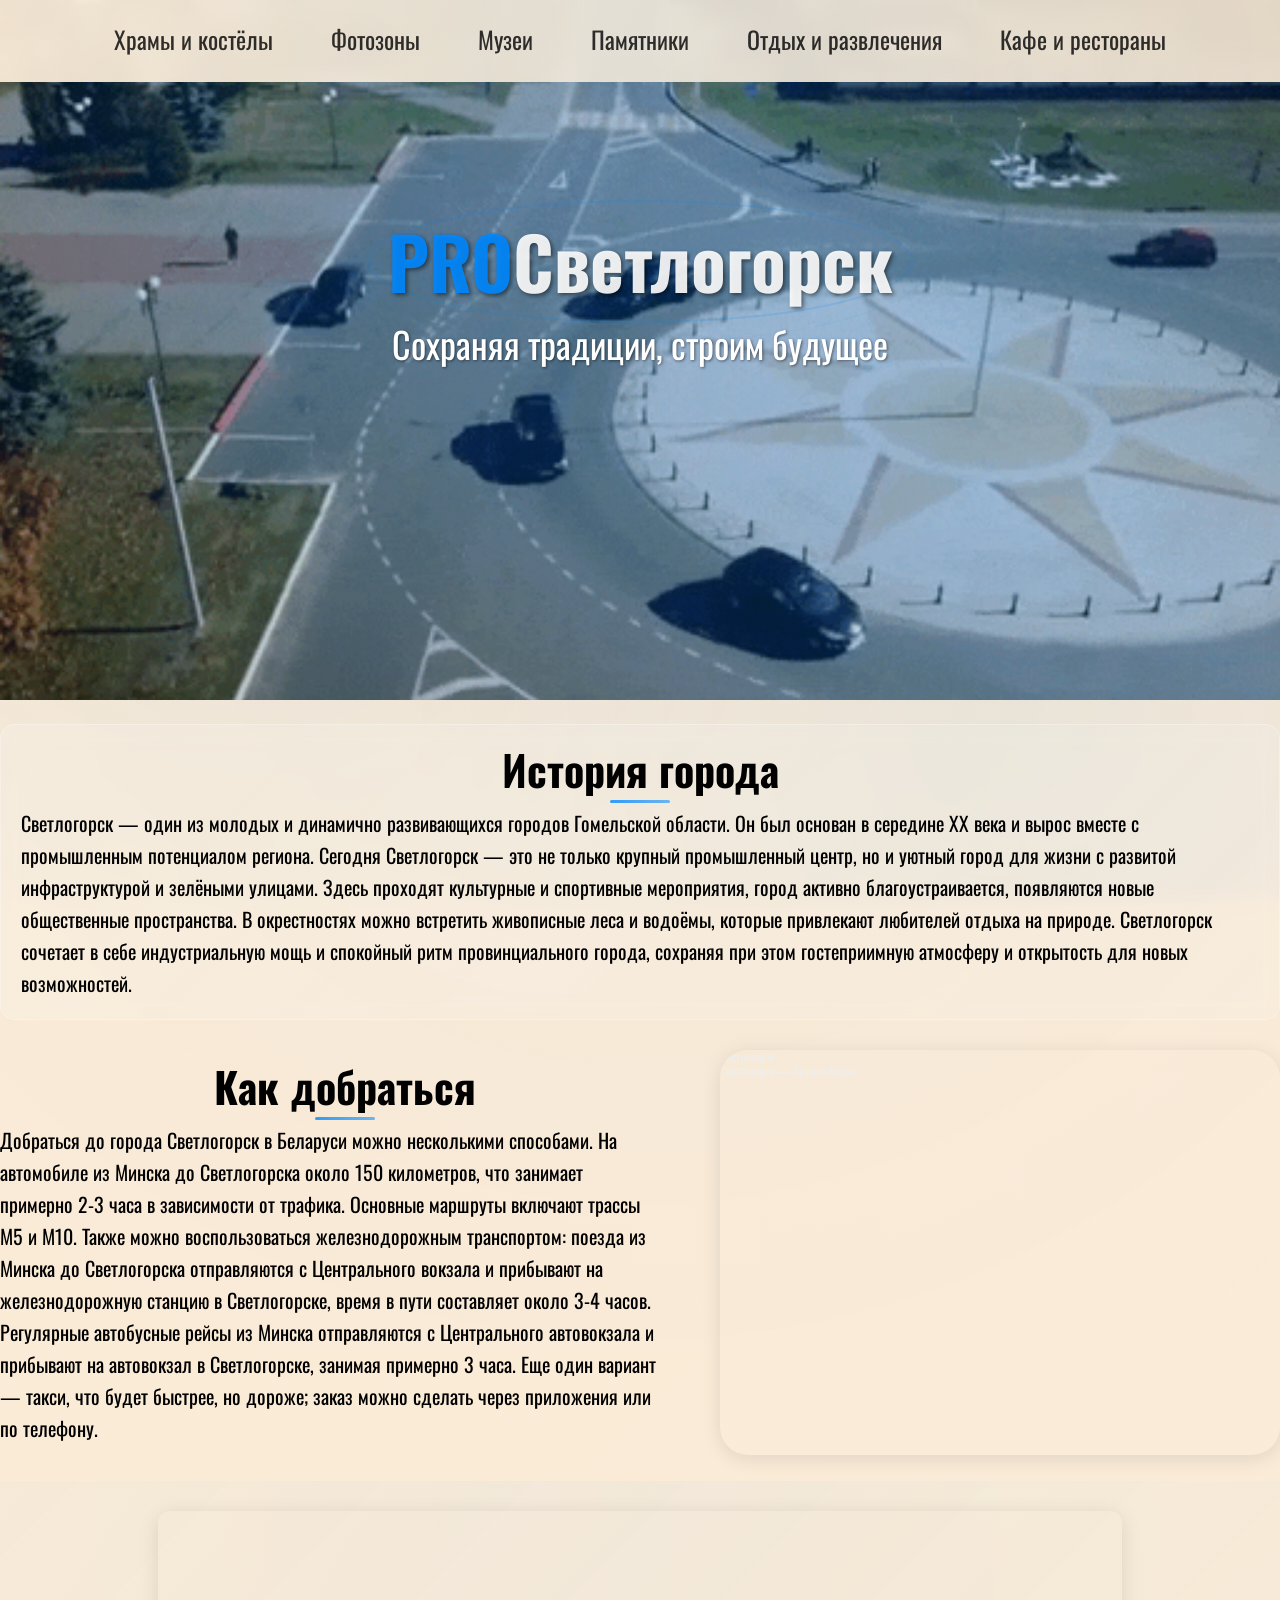
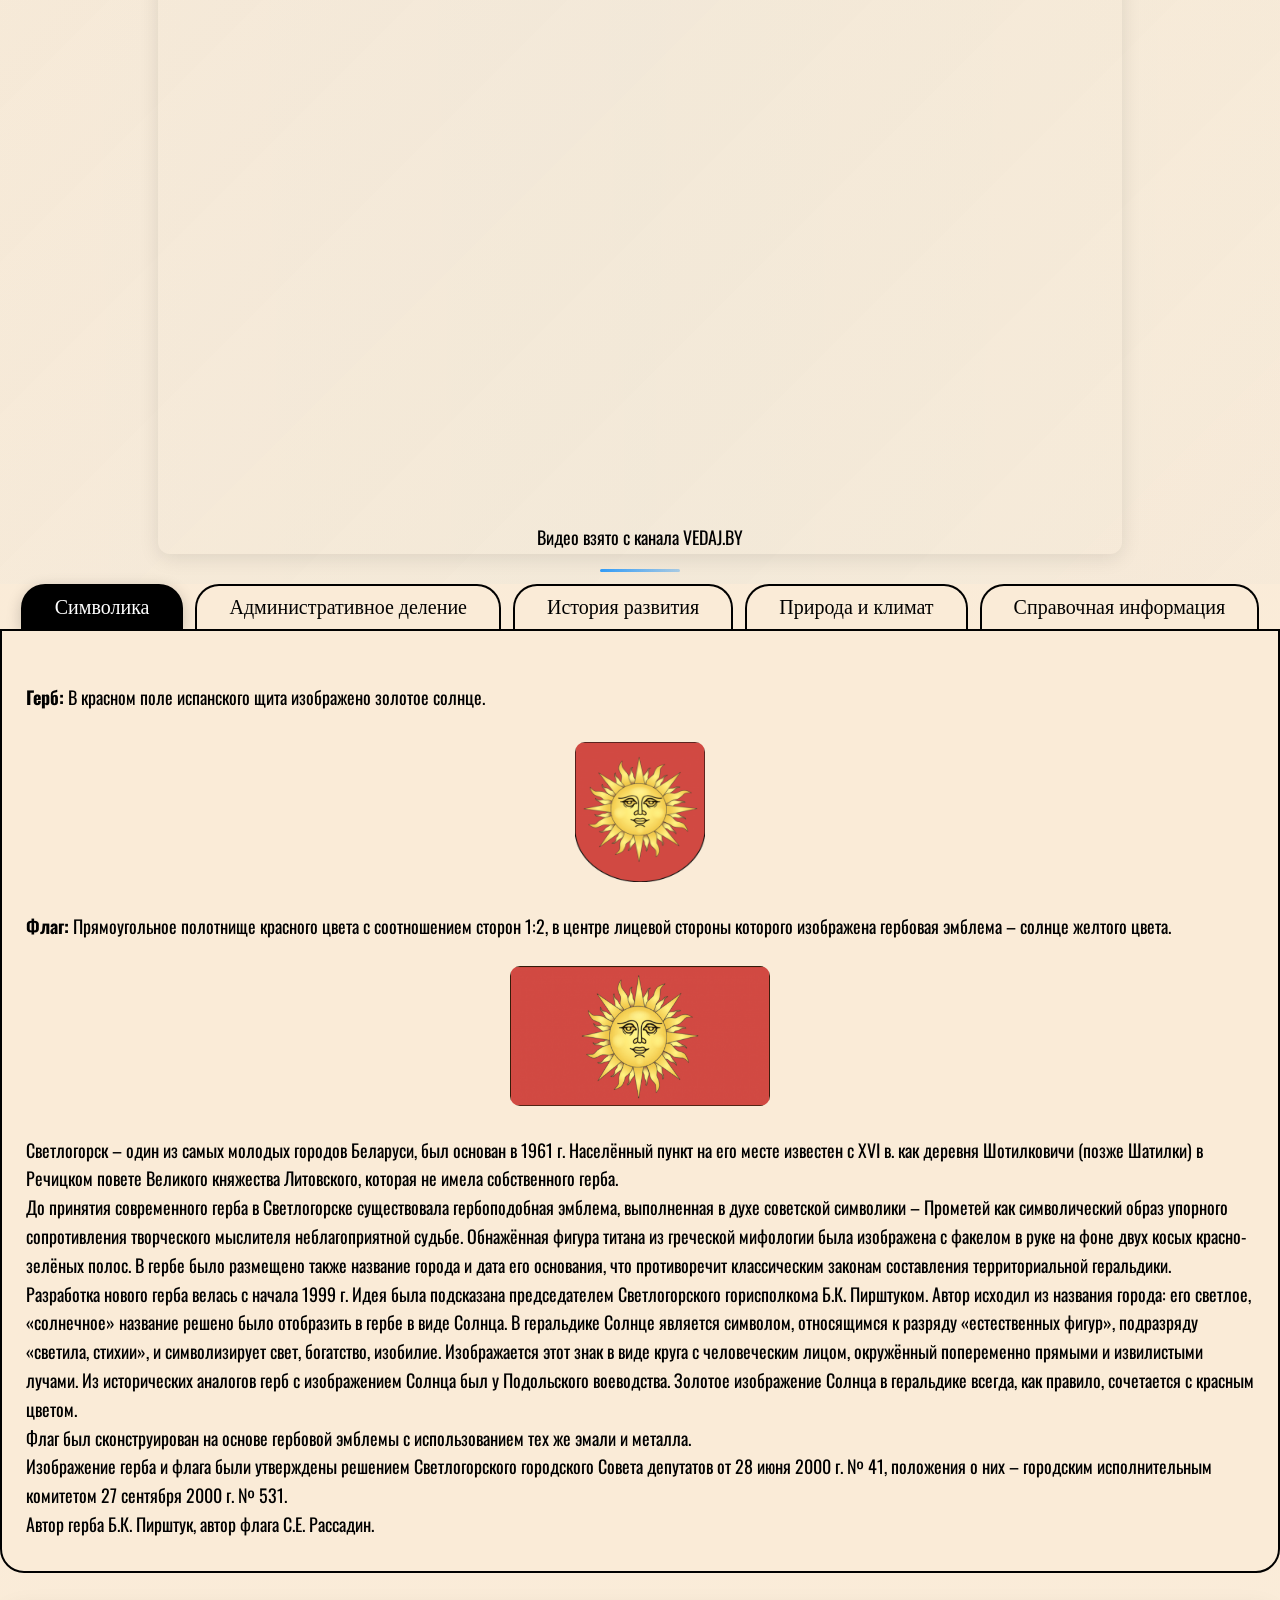
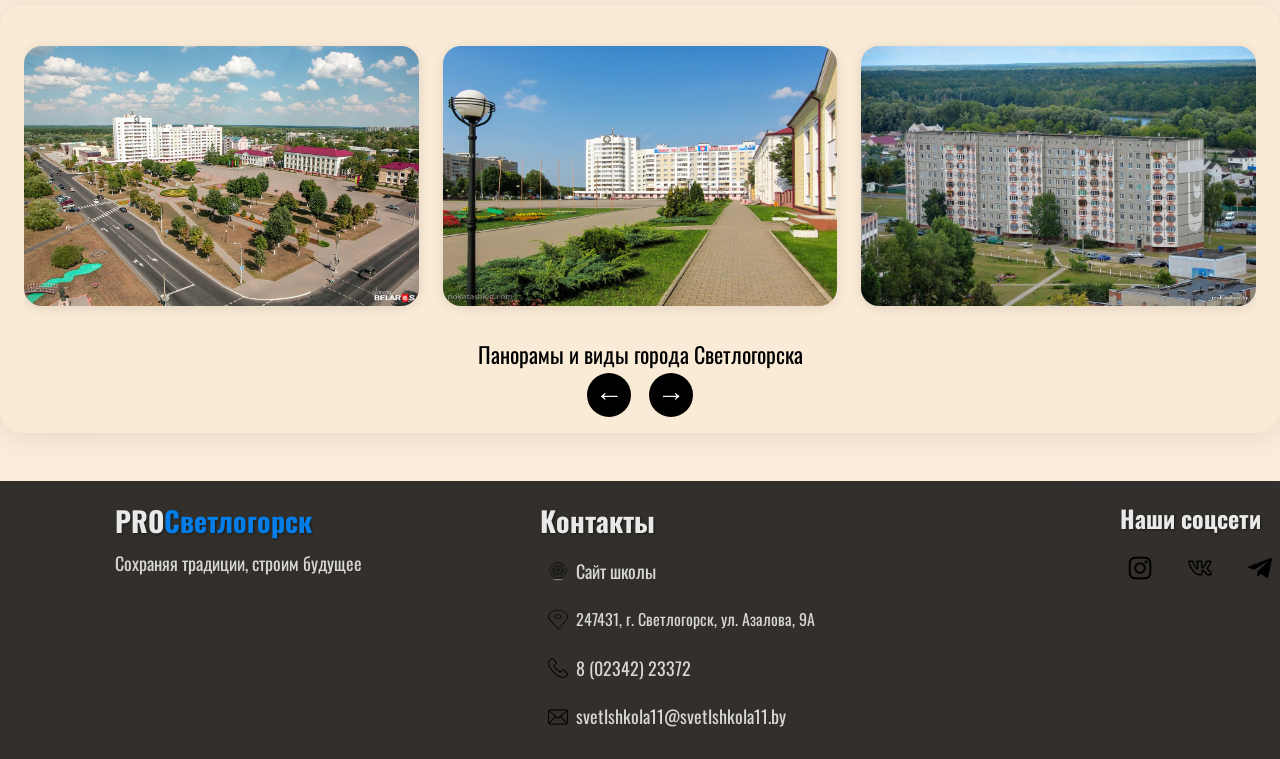
==== commit 330772f7: "w" ====
--- a/index.html
+++ b/index.html
@@ -3,8 +3,8 @@
 <head>
     <meta charset="UTF-8">
     <meta name="viewport" content="width=device-width, initial-scale=1.0">
-    <meta name="description" content="">
-    <meta name="keywords" content="">
+    <meta name="description" content="Путеводитель Светлогорск. Места, которые можно посетить в Светлогорске.">
+    <meta name="keywords" content="Путеводитель, Светлогорск, интересные места">
     <link type="image/x-icon" href="img/png/fav.ico" rel="shortcut icon">
     <link type="Image/x-icon" href="img/png/fav.ico" rel="icon">
     <link rel="preconnect" href="https://fonts.googleapis.com">
--- a/style.css
+++ b/style.css
@@ -31,8 +31,7 @@
   top: 20px;
   left: 20px;
   z-index: 2000;
-  -webkit-animation: fadeInLeft 0.8s ease-out;
-          animation: fadeInLeft 0.8s ease-out;
+  animation: fadeInLeft 0.8s ease-out;
 }
 
 .burger-icon {
@@ -41,36 +40,18 @@
   background: antiquewhite;
   border-radius: 8px;
   padding: 6px 14px;
-  -webkit-box-shadow: 0 2px 8px rgba(0, 0, 0, 0.08);
-          box-shadow: 0 2px 8px rgba(0, 0, 0, 0.08);
-  -webkit-transition: all 0.3s cubic-bezier(0.25, 0.46, 0.45, 0.94);
+  box-shadow: 0 2px 8px rgba(0, 0, 0, 0.08);
   transition: all 0.3s cubic-bezier(0.25, 0.46, 0.45, 0.94);
   display: inline-block;
   position: relative;
   overflow: hidden;
 }
 
-.burger-icon::before {
-  content: '';
-  position: absolute;
-  top: 0;
-  left: -100%;
-  width: 100%;
-  height: 100%;
-  background: -webkit-gradient(linear, left top, right top, from(transparent), color-stop(rgba(0, 136, 255, 0.2)), to(transparent));
-  background: linear-gradient(90deg, transparent, rgba(0, 136, 255, 0.2), transparent);
-  -webkit-transition: left 0.5s;
-  transition: left 0.5s;
-}
-
 .burger-icon:hover {
   background: #f0f0f0;
-  -webkit-transform: translateY(-2px);
-          transform: translateY(-2px);
-  -webkit-box-shadow: 0 4px 15px rgba(0, 0, 0, 0.15);
-          box-shadow: 0 4px 15px rgba(0, 0, 0, 0.15);
-}
-
+  transform: translateY(-2px);
+  box-shadow: 0 4px 15px rgba(0, 0, 0, 0.15);
+}
 .burger-icon:hover::before {
   left: 100%;
 }
@@ -84,76 +65,52 @@
   background: linear-gradient(135deg, antiquewhite, rgba(250, 235, 215, 0.95));
   -webkit-backdrop-filter: blur(10px);
           backdrop-filter: blur(10px);
-  -webkit-box-shadow: 2px 0 20px rgba(0, 0, 0, 0.12);
-          box-shadow: 2px 0 20px rgba(0, 0, 0, 0.12);
+  box-shadow: 2px 0 20px rgba(0, 0, 0, 0.12);
   overflow-x: hidden;
-  -webkit-transition: all 0.4s cubic-bezier(0.25, 0.46, 0.45, 0.94);
   transition: all 0.4s cubic-bezier(0.25, 0.46, 0.45, 0.94);
   z-index: 2100;
   padding-top: 0;
-  display: -webkit-box;
-  display: -ms-flexbox;
   display: flex;
-  -webkit-box-orient: vertical;
-  -webkit-box-direction: normal;
-      -ms-flex-direction: column;
-          flex-direction: column;
-  -webkit-box-align: start;
-      -ms-flex-align: start;
-          align-items: flex-start;
+  flex-direction: column;
+  align-items: flex-start;
   border-right: 1px solid rgba(255, 255, 255, 0.2);
 }
 
 .burger-nav.open {
   width: 320px;
   padding-top: 40px;
-  -webkit-animation: slideInFromLeft 0.4s ease-out;
-          animation: slideInFromLeft 0.4s ease-out;
+  animation: slideInFromLeft 0.4s ease-out;
 }
 
 .burger-nav ul {
   margin-top: 20px;
   width: 100%;
   padding-left: 0;
-  -webkit-animation: fadeInUp 0.6s ease-out 0.2s both;
-          animation: fadeInUp 0.6s ease-out 0.2s both;
+  animation: fadeInUp 0.6s ease-out 0.2s both;
 }
 
 .burger-nav ul li {
   margin-bottom: 16px;
   width: 100%;
-  -webkit-animation: fadeInLeft 0.5s ease-out;
-          animation: fadeInLeft 0.5s ease-out;
-}
-
+  animation: fadeInLeft 0.5s ease-out;
+}
 .burger-nav ul li:nth-child(1) {
-  -webkit-animation-delay: 0.1s;
-          animation-delay: 0.1s;
-}
-
+  animation-delay: 0.1s;
+}
 .burger-nav ul li:nth-child(2) {
-  -webkit-animation-delay: 0.2s;
-          animation-delay: 0.2s;
-}
-
+  animation-delay: 0.2s;
+}
 .burger-nav ul li:nth-child(3) {
-  -webkit-animation-delay: 0.3s;
-          animation-delay: 0.3s;
-}
-
+  animation-delay: 0.3s;
+}
 .burger-nav ul li:nth-child(4) {
-  -webkit-animation-delay: 0.4s;
-          animation-delay: 0.4s;
-}
-
+  animation-delay: 0.4s;
+}
 .burger-nav ul li:nth-child(5) {
-  -webkit-animation-delay: 0.5s;
-          animation-delay: 0.5s;
-}
-
+  animation-delay: 0.5s;
+}
 .burger-nav ul li:nth-child(6) {
-  -webkit-animation-delay: 0.6s;
-          animation-delay: 0.6s;
+  animation-delay: 0.6s;
 }
 
 .burger-nav ul li a {
@@ -162,34 +119,27 @@
   padding: 10px 24px;
   display: block;
   border-radius: 8px;
-  -webkit-transition: all 0.3s cubic-bezier(0.25, 0.46, 0.45, 0.94);
   transition: all 0.3s cubic-bezier(0.25, 0.46, 0.45, 0.94);
   position: relative;
   overflow: hidden;
 }
-
 .burger-nav ul li a::before {
-  content: '';
+  content: "";
   position: absolute;
   top: 0;
   left: -100%;
   width: 100%;
   height: 100%;
-  background: -webkit-gradient(linear, left top, right top, from(transparent), color-stop(rgba(0, 136, 255, 0.1)), to(transparent));
   background: linear-gradient(90deg, transparent, rgba(0, 136, 255, 0.1), transparent);
-  -webkit-transition: left 0.5s;
   transition: left 0.5s;
 }
 
 .burger-nav ul li a:hover {
   background: rgba(0, 136, 255, 0.8);
   color: rgba(255, 255, 255, 0.95);
-  -webkit-transform: translateX(5px);
-          transform: translateX(5px);
-  -webkit-box-shadow: 0 4px 15px rgba(0, 136, 255, 0.3);
-          box-shadow: 0 4px 15px rgba(0, 136, 255, 0.3);
-}
-
+  transform: translateX(5px);
+  box-shadow: 0 4px 15px rgba(0, 136, 255, 0.3);
+}
 .burger-nav ul li a:hover::before {
   left: 100%;
 }
@@ -204,27 +154,18 @@
   background: none;
   border: none;
   z-index: 2200;
-  -webkit-transition: all 0.3s ease;
   transition: all 0.3s ease;
   border-radius: 50%;
   width: 40px;
   height: 40px;
-  display: -webkit-box;
-  display: -ms-flexbox;
   display: flex;
-  -webkit-box-align: center;
-      -ms-flex-align: center;
-          align-items: center;
-  -webkit-box-pack: center;
-      -ms-flex-pack: center;
-          justify-content: center;
-}
-
+  align-items: center;
+  justify-content: center;
+}
 .close-burger:hover {
   background: rgba(0, 136, 255, 0.1);
-  -webkit-transform: rotate(90deg) scale(1.1);
-          transform: rotate(90deg) scale(1.1);
-  color: #0088ff;
+  transform: rotate(90deg) scale(1.1);
+  color: rgb(0, 136, 255);
 }
 
 .burger-menu540 {
@@ -232,10 +173,8 @@
 }
 
 .slide-photos {
-  display: -ms-grid;
   display: grid;
-  -ms-grid-columns: (1fr)[3];
-      grid-template-columns: repeat(3, 1fr);
+  grid-template-columns: repeat(3, 1fr);
   gap: 24px;
   margin-bottom: 18px;
   max-width: 100%;
@@ -260,14 +199,11 @@
   margin: 0 auto;
   background: antiquewhite;
   border-radius: 24px;
-  -webkit-box-shadow: 0 4px 24px rgba(0, 0, 0, 0.08);
-          box-shadow: 0 4px 24px rgba(0, 0, 0, 0.08);
+  box-shadow: 0 4px 24px rgba(0, 0, 0, 0.08);
   padding: 32px 24px 56px 24px;
 }
 
 .slides {
-  display: -webkit-box;
-  display: -ms-flexbox;
   display: flex;
   overflow: hidden;
   min-height: 340px;
@@ -276,21 +212,11 @@
 .slide {
   min-width: 100%;
   opacity: 0;
-  -webkit-transition: opacity 0.5s;
   transition: opacity 0.5s;
-  display: -webkit-box;
-  display: -ms-flexbox;
   display: flex;
-  -webkit-box-orient: vertical;
-  -webkit-box-direction: normal;
-      -ms-flex-direction: column;
-          flex-direction: column;
-  -webkit-box-align: center;
-      -ms-flex-align: center;
-          align-items: center;
-  -webkit-box-pack: center;
-      -ms-flex-pack: center;
-          justify-content: center;
+  flex-direction: column;
+  align-items: center;
+  justify-content: center;
   position: absolute;
   left: 0;
   top: 0;
@@ -306,8 +232,7 @@
   max-height: 260px;
   border-radius: 18px;
   margin-bottom: 18px;
-  -webkit-box-shadow: 0 2px 12px rgba(0, 0, 0, 0.1);
-          box-shadow: 0 2px 12px rgba(0, 0, 0, 0.1);
+  box-shadow: 0 2px 12px rgba(0, 0, 0, 0.1);
 }
 
 .slide-text {
@@ -318,12 +243,8 @@
 }
 
 .slider-controls {
-  display: -webkit-box;
-  display: -ms-flexbox;
   display: flex;
-  -webkit-box-pack: center;
-      -ms-flex-pack: center;
-          justify-content: center;
+  justify-content: center;
   gap: 18px;
   position: absolute;
   left: 0;
@@ -340,17 +261,10 @@
   height: 44px;
   font-size: 28px;
   cursor: pointer;
-  -webkit-transition: background 0.2s;
   transition: background 0.2s;
-  display: -webkit-box;
-  display: -ms-flexbox;
   display: flex;
-  -webkit-box-align: center;
-      -ms-flex-align: center;
-          align-items: center;
-  -webkit-box-pack: center;
-      -ms-flex-pack: center;
-          justify-content: center;
+  align-items: center;
+  justify-content: center;
 }
 
 .slider-btn:hover {
@@ -358,33 +272,24 @@
 }
 
 .tabs {
-  display: -webkit-box;
-  display: -ms-flexbox;
   display: flex;
-  -webkit-box-pack: center;
-  -ms-flex-pack: center;
   justify-content: center;
   margin-bottom: 0px;
   gap: 12px;
-  -webkit-animation: fadeInUp 0.8s ease-out 1.2s both;
-          animation: fadeInUp 0.8s ease-out 1.2s both;
-  position: relative;
-}
-
+  animation: fadeInUp 0.8s ease-out 1.2s both;
+  position: relative;
+}
 .tabs::before {
-  content: '';
+  content: "";
   position: absolute;
   top: -15px;
   left: 50%;
-  -webkit-transform: translateX(-50%);
-          transform: translateX(-50%);
+  transform: translateX(-50%);
   width: 80px;
   height: 3px;
-  background: -webkit-gradient(linear, left top, right top, from(rgba(0, 136, 255, 0.8)), to(rgba(0, 136, 255, 0.3)));
   background: linear-gradient(90deg, rgba(0, 136, 255, 0.8), rgba(0, 136, 255, 0.3));
   border-radius: 2px;
-  -webkit-animation: fadeIn 1s ease-out 1.4s both;
-          animation: fadeIn 1s ease-out 1.4s both;
+  animation: fadeIn 1s ease-out 1.4s both;
 }
 
 .tab-btn {
@@ -396,7 +301,6 @@
   padding: 10px 32px;
   border-radius: 24px 24px 0 0;
   cursor: pointer;
-  -webkit-transition: all 0.4s cubic-bezier(0.25, 0.46, 0.45, 0.94);
   transition: all 0.4s cubic-bezier(0.25, 0.46, 0.45, 0.94);
   outline: none;
   position: relative;
@@ -404,48 +308,32 @@
   -webkit-backdrop-filter: blur(5px);
           backdrop-filter: blur(5px);
   text-align: center;
-  display: -webkit-box;
-  display: -ms-flexbox;
   display: flex;
-  -webkit-box-align: center;
-      -ms-flex-align: center;
-          align-items: center;
-  -webkit-box-pack: center;
-      -ms-flex-pack: center;
-          justify-content: center;
-}
-
+  align-items: center;
+  justify-content: center;
+}
 .tab-btn::before {
-  content: '';
+  content: "";
   position: absolute;
   top: 0;
   left: -100%;
   width: 100%;
   height: 100%;
-  background: -webkit-gradient(linear, left top, right top, from(transparent), color-stop(rgba(0, 136, 255, 0.2)), to(transparent));
   background: linear-gradient(90deg, transparent, rgba(0, 136, 255, 0.2), transparent);
-  -webkit-transition: left 0.5s;
   transition: left 0.5s;
 }
-
 .tab-btn:hover {
-  -webkit-transform: translateY(-3px);
-          transform: translateY(-3px);
-  -webkit-box-shadow: 0 6px 20px rgba(0, 0, 0, 0.15);
-          box-shadow: 0 6px 20px rgba(0, 0, 0, 0.15);
-}
-
+  transform: translateY(-3px);
+  box-shadow: 0 6px 20px rgba(0, 0, 0, 0.15);
+}
 .tab-btn:hover::before {
   left: 100%;
 }
-
 .tab-btn.active {
   background: black;
   color: #fff;
-  -webkit-transform: none;
-          transform: none;
-  -webkit-box-shadow: 0 4px 15px rgba(0, 0, 0, 0.2);
-          box-shadow: 0 4px 15px rgba(0, 0, 0, 0.2);
+  transform: none;
+  box-shadow: 0 4px 15px rgba(0, 0, 0, 0.2);
 }
 
 .tab-content {
@@ -455,90 +343,58 @@
   border-radius: 0 0 24px 24px;
   padding: 32px 24px;
   margin-bottom: 32px;
-  -webkit-transition: all 0.4s cubic-bezier(0.25, 0.46, 0.45, 0.94);
   transition: all 0.4s cubic-bezier(0.25, 0.46, 0.45, 0.94);
   opacity: 0;
-  -webkit-transform: translateY(20px);
-          transform: translateY(20px);
+  transform: translateY(20px);
   visibility: hidden;
 }
-
 .tab-content p {
   font-size: 18px;
   line-height: 1.6;
-  -webkit-transition: all 0.3s ease;
   transition: all 0.3s ease;
 }
-
 .tab-content li {
   font-size: 18px;
-  -webkit-transition: all 0.3s ease;
   transition: all 0.3s ease;
 }
-
 .tab-content li:hover {
-  -webkit-transform: translateX(5px);
-          transform: translateX(5px);
-}
-
+  transform: translateX(5px);
+}
 .tab-content .gerb {
-  display: -webkit-box;
-  display: -ms-flexbox;
   display: flex;
-  -webkit-box-orient: vertical;
-  -webkit-box-direction: normal;
-      -ms-flex-direction: column;
-          flex-direction: column;
+  flex-direction: column;
   gap: 20px;
   margin: 20px 0;
 }
-
 .tab-content .gerb img {
   width: 130px;
   height: 140px;
   margin-top: 10px;
   margin-bottom: 10px;
   border-radius: 10px;
-  -webkit-transition: all 0.3s ease;
   transition: all 0.3s ease;
-  -ms-flex-item-align: center;
-      -ms-grid-row-align: center;
-      align-self: center;
-}
-
+  align-self: center;
+}
 .tab-content .gerb img:hover {
-  -webkit-transform: scale(1.05);
-          transform: scale(1.05);
-}
-
+  transform: scale(1.05);
+}
 .tab-content .flag {
-  display: -webkit-box;
-  display: -ms-flexbox;
   display: flex;
-  -webkit-box-orient: vertical;
-  -webkit-box-direction: normal;
-      -ms-flex-direction: column;
-          flex-direction: column;
+  flex-direction: column;
   gap: 15px;
   margin: 20px 0;
 }
-
 .tab-content .flag img {
   width: 260px;
   height: 140px;
   margin-top: 10px;
   margin-bottom: 10px;
   border-radius: 10px;
-  -webkit-transition: all 0.3s ease;
   transition: all 0.3s ease;
-  -ms-flex-item-align: center;
-      -ms-grid-row-align: center;
-      align-self: center;
-}
-
+  align-self: center;
+}
 .tab-content .flag img:hover {
-  -webkit-transform: scale(1.05);
-          transform: scale(1.05);
+  transform: scale(1.05);
 }
 
 @media (max-width: 768px) {
@@ -557,10 +413,7 @@
        object-fit: contain;
   }
   .tab-content .gerb {
-    -webkit-box-orient: vertical;
-    -webkit-box-direction: normal;
-        -ms-flex-direction: column;
-            flex-direction: column;
+    flex-direction: column;
     gap: 10px;
   }
   .tab-content .gerb img {
@@ -572,7 +425,6 @@
        object-fit: contain;
   }
 }
-
 @media (max-width: 540px) {
   .tab-content {
     padding: 16px 12px;
@@ -588,7 +440,6 @@
     max-height: 12vh;
   }
 }
-
 @media (max-width: 430px) {
   .tab-content {
     padding: 12px 8px;
@@ -604,209 +455,44 @@
     max-height: 10vh;
   }
 }
-
 .tab-content.active {
   display: block;
   opacity: 1;
-  -webkit-transform: translateY(0);
-          transform: translateY(0);
+  transform: translateY(0);
   visibility: visible;
-  -webkit-animation: fadeInUp 0.6s ease-out;
-          animation: fadeInUp 0.6s ease-out;
-}
-
-/* =========================
-     Mobile performance helpers
-     - Responsive base font
-     - Responsive images/video
-     - Disable heavy animations/effects on small screens
-     - Respect prefers-reduced-motion
-     Note: эти правила направлены на улучшение работы на телефонах;
-     при желании можно изменить порог в media query (768px).
-     ========================= */
-:root {
-  --base-font-size: 16px;
-}
-
-html {
-  /* responsive base font: mobile-first */
-  font-size: clamp(14px, 1.6vw, 18px);
-  -webkit-text-size-adjust: 100%;
-  -ms-text-size-adjust: 100%;
-  -moz-text-size-adjust: 100%;
-       text-size-adjust: 100%;
-}
-
-/* Make images, videos and iframes responsive */
-img, picture, video, iframe {
-  max-width: 100%;
-  height: auto;
-  display: block;
-  -o-object-fit: cover;
-     object-fit: cover;
-}
-
-/* Remove the tap highlight on mobile and prefer touch-friendly behaviour */
-* {
-  -webkit-tap-highlight-color: rgba(0, 0, 0, 0);
-}
-
-body {
-  /* Avoid fixed backgrounds (expensive on mobile) */
-  background-attachment: scroll !important;
-  -webkit-font-smoothing: antialiased;
-  -moz-osx-font-smoothing: grayscale;
-  -ms-touch-action: manipulation;
-      touch-action: manipulation;
-}
-
-/* Reduce heavy rendering on small screens */
-@media (max-width: 768px) {
-  /* Avoid costly paint/layout triggers */
-  *, *::before, *::after {
-    will-change: auto !important;
-  }
-  /* Disable non-essential animations and transitions on phones */
-  [class*="animate"], .animated, .fade, .slide, .float, .pulse, .glow, .shimmer {
-    -webkit-animation: none !important;
-            animation: none !important;
-    -webkit-transition: none !important;
-    transition: none !important;
-  }
-  /* Reduce shadows and filters that cause repaints */
-  * {
-    -webkit-box-shadow: none !important;
-            box-shadow: none !important;
-    -webkit-filter: none !important;
-            filter: none !important;
-    -webkit-backface-visibility: hidden;
-            backface-visibility: hidden;
-  }
-  /* Simpler paddings for small screens */
-  .container, .wrapper {
-    padding-left: 12px;
-    padding-right: 12px;
-  }
-  /* Make scroll behave smoothly on iOS and avoid janky transforms */
-  nav, header, footer, .tabs, .slider {
-    -webkit-overflow-scrolling: touch;
-  }
-  /* Slide elements: avoid extra transforms on phones */
-  .slider .slide {
-    -webkit-transform: none !important;
-            transform: none !important;
-    will-change: auto !important;
-  }
-  /* Touch friendly controls */
-  .burger, .menu {
-    -ms-touch-action: manipulation;
-        touch-action: manipulation;
-  }
-  button, a {
-    -webkit-tap-highlight-color: transparent;
-  }
-}
-
-/* Respect users who prefer reduced motion */
-@media (prefers-reduced-motion: reduce) {
-  * {
-    -webkit-animation-duration: 0.001ms !important;
-            animation-duration: 0.001ms !important;
-    -webkit-animation-iteration-count: 1 !important;
-            animation-iteration-count: 1 !important;
-    -webkit-transition-duration: 0.001ms !important;
-            transition-duration: 0.001ms !important;
-    scroll-behavior: auto !important;
-  }
-}
-
-/* End mobile performance helpers */
-@-webkit-keyframes fadeInUp {
-  from {
-    opacity: 0;
-    -webkit-transform: translateY(30px);
-            transform: translateY(30px);
-  }
-  to {
-    opacity: 1;
-    -webkit-transform: translateY(0);
-            transform: translateY(0);
-  }
-}
+  animation: fadeInUp 0.6s ease-out;
+}
+
 @keyframes fadeInUp {
   from {
     opacity: 0;
-    -webkit-transform: translateY(30px);
-            transform: translateY(30px);
+    transform: translateY(30px);
   }
   to {
     opacity: 1;
-    -webkit-transform: translateY(0);
-            transform: translateY(0);
-  }
-}
-
-@-webkit-keyframes fadeInLeft {
-  from {
-    opacity: 0;
-    -webkit-transform: translateX(-30px);
-            transform: translateX(-30px);
-  }
-  to {
-    opacity: 1;
-    -webkit-transform: translateX(0);
-            transform: translateX(0);
-  }
-}
-
+    transform: translateY(0);
+  }
+}
 @keyframes fadeInLeft {
   from {
     opacity: 0;
-    -webkit-transform: translateX(-30px);
-            transform: translateX(-30px);
+    transform: translateX(-30px);
   }
   to {
     opacity: 1;
-    -webkit-transform: translateX(0);
-            transform: translateX(0);
-  }
-}
-
-@-webkit-keyframes fadeInRight {
-  from {
-    opacity: 0;
-    -webkit-transform: translateX(30px);
-            transform: translateX(30px);
-  }
-  to {
-    opacity: 1;
-    -webkit-transform: translateX(0);
-            transform: translateX(0);
-  }
-}
-
+    transform: translateX(0);
+  }
+}
 @keyframes fadeInRight {
   from {
     opacity: 0;
-    -webkit-transform: translateX(30px);
-            transform: translateX(30px);
+    transform: translateX(30px);
   }
   to {
     opacity: 1;
-    -webkit-transform: translateX(0);
-            transform: translateX(0);
-  }
-}
-
-@-webkit-keyframes fadeIn {
-  from {
-    opacity: 0;
-  }
-  to {
-    opacity: 1;
-  }
-}
-
+    transform: translateX(0);
+  }
+}
 @keyframes fadeIn {
   from {
     opacity: 0;
@@ -815,309 +501,114 @@
     opacity: 1;
   }
 }
-
-@-webkit-keyframes slideInFromTop {
-  from {
-    opacity: 0;
-    -webkit-transform: translateY(-50px);
-            transform: translateY(-50px);
-  }
-  to {
-    opacity: 1;
-    -webkit-transform: translateY(0);
-            transform: translateY(0);
-  }
-}
-
 @keyframes slideInFromTop {
   from {
     opacity: 0;
-    -webkit-transform: translateY(-50px);
-            transform: translateY(-50px);
+    transform: translateY(-50px);
   }
   to {
     opacity: 1;
-    -webkit-transform: translateY(0);
-            transform: translateY(0);
-  }
-}
-
-@-webkit-keyframes scaleIn {
-  from {
-    opacity: 0;
-    -webkit-transform: scale(0.8);
-            transform: scale(0.8);
-  }
-  to {
-    opacity: 1;
-    -webkit-transform: scale(1);
-            transform: scale(1);
-  }
-}
-
+    transform: translateY(0);
+  }
+}
 @keyframes scaleIn {
   from {
     opacity: 0;
-    -webkit-transform: scale(0.8);
-            transform: scale(0.8);
+    transform: scale(0.8);
   }
   to {
     opacity: 1;
-    -webkit-transform: scale(1);
-            transform: scale(1);
-  }
-}
-
-@-webkit-keyframes pulse {
-  0% {
-    -webkit-transform: scale(1);
-            transform: scale(1);
-  }
-  50% {
-    -webkit-transform: scale(1.05);
-            transform: scale(1.05);
-  }
-  100% {
-    -webkit-transform: scale(1);
-            transform: scale(1);
-  }
-}
-
+    transform: scale(1);
+  }
+}
 @keyframes pulse {
   0% {
-    -webkit-transform: scale(1);
-            transform: scale(1);
+    transform: scale(1);
   }
   50% {
-    -webkit-transform: scale(1.05);
-            transform: scale(1.05);
+    transform: scale(1.05);
   }
   100% {
-    -webkit-transform: scale(1);
-            transform: scale(1);
-  }
-}
-
-@-webkit-keyframes slideInFromRight {
-  0% {
-    opacity: 0;
-    -webkit-transform: translateX(50px) scale(0.95);
-            transform: translateX(50px) scale(0.95);
-  }
-  100% {
-    opacity: 1;
-    -webkit-transform: translateX(0) scale(1);
-            transform: translateX(0) scale(1);
-  }
-}
-
+    transform: scale(1);
+  }
+}
 @keyframes slideInFromRight {
   0% {
     opacity: 0;
-    -webkit-transform: translateX(50px) scale(0.95);
-            transform: translateX(50px) scale(0.95);
+    transform: translateX(50px) scale(0.95);
   }
   100% {
     opacity: 1;
-    -webkit-transform: translateX(0) scale(1);
-            transform: translateX(0) scale(1);
-  }
-}
-
-@-webkit-keyframes slideInFromLeft {
-  0% {
-    opacity: 0;
-    -webkit-transform: translateX(-50px) scale(0.95);
-            transform: translateX(-50px) scale(0.95);
-  }
-  100% {
-    opacity: 1;
-    -webkit-transform: translateX(0) scale(1);
-            transform: translateX(0) scale(1);
-  }
-}
-
+    transform: translateX(0) scale(1);
+  }
+}
 @keyframes slideInFromLeft {
   0% {
     opacity: 0;
-    -webkit-transform: translateX(-50px) scale(0.95);
-            transform: translateX(-50px) scale(0.95);
+    transform: translateX(-50px) scale(0.95);
   }
   100% {
     opacity: 1;
-    -webkit-transform: translateX(0) scale(1);
-            transform: translateX(0) scale(1);
-  }
-}
-
-@-webkit-keyframes float {
-  0%, 100% {
-    -webkit-transform: translateY(0px);
-            transform: translateY(0px);
-  }
-  50% {
-    -webkit-transform: translateY(-20px);
-            transform: translateY(-20px);
-  }
-}
-
+    transform: translateX(0) scale(1);
+  }
+}
 @keyframes float {
   0%, 100% {
-    -webkit-transform: translateY(0px);
-            transform: translateY(0px);
+    transform: translateY(0px);
   }
   50% {
-    -webkit-transform: translateY(-20px);
-            transform: translateY(-20px);
-  }
-}
-
-@-webkit-keyframes floatSlow {
-  0%, 100% {
-    -webkit-transform: translateY(0px) rotate(0deg);
-            transform: translateY(0px) rotate(0deg);
-  }
-  33% {
-    -webkit-transform: translateY(-15px) rotate(2deg);
-            transform: translateY(-15px) rotate(2deg);
-  }
-  66% {
-    -webkit-transform: translateY(-10px) rotate(-2deg);
-            transform: translateY(-10px) rotate(-2deg);
-  }
-}
-
+    transform: translateY(-20px);
+  }
+}
 @keyframes floatSlow {
   0%, 100% {
-    -webkit-transform: translateY(0px) rotate(0deg);
-            transform: translateY(0px) rotate(0deg);
+    transform: translateY(0px) rotate(0deg);
   }
   33% {
-    -webkit-transform: translateY(-15px) rotate(2deg);
-            transform: translateY(-15px) rotate(2deg);
+    transform: translateY(-15px) rotate(2deg);
   }
   66% {
-    -webkit-transform: translateY(-10px) rotate(-2deg);
-            transform: translateY(-10px) rotate(-2deg);
-  }
-}
-
-@-webkit-keyframes rotate {
-  from {
-    -webkit-transform: rotate(0deg);
-            transform: rotate(0deg);
-  }
-  to {
-    -webkit-transform: rotate(360deg);
-            transform: rotate(360deg);
-  }
-}
-
+    transform: translateY(-10px) rotate(-2deg);
+  }
+}
 @keyframes rotate {
   from {
-    -webkit-transform: rotate(0deg);
-            transform: rotate(0deg);
+    transform: rotate(0deg);
   }
   to {
-    -webkit-transform: rotate(360deg);
-            transform: rotate(360deg);
-  }
-}
-
-@-webkit-keyframes rotateSlow {
-  from {
-    -webkit-transform: rotate(0deg);
-            transform: rotate(0deg);
-  }
-  to {
-    -webkit-transform: rotate(360deg);
-            transform: rotate(360deg);
-  }
-}
-
+    transform: rotate(360deg);
+  }
+}
 @keyframes rotateSlow {
   from {
-    -webkit-transform: rotate(0deg);
-            transform: rotate(0deg);
+    transform: rotate(0deg);
   }
   to {
-    -webkit-transform: rotate(360deg);
-            transform: rotate(360deg);
-  }
-}
-
-@-webkit-keyframes shake {
-  0%, 100% {
-    -webkit-transform: translateX(0);
-            transform: translateX(0);
-  }
-  10%, 30%, 50%, 70%, 90% {
-    -webkit-transform: translateX(-5px);
-            transform: translateX(-5px);
-  }
-  20%, 40%, 60%, 80% {
-    -webkit-transform: translateX(5px);
-            transform: translateX(5px);
-  }
-}
-
+    transform: rotate(360deg);
+  }
+}
 @keyframes shake {
   0%, 100% {
-    -webkit-transform: translateX(0);
-            transform: translateX(0);
+    transform: translateX(0);
   }
   10%, 30%, 50%, 70%, 90% {
-    -webkit-transform: translateX(-5px);
-            transform: translateX(-5px);
+    transform: translateX(-5px);
   }
   20%, 40%, 60%, 80% {
-    -webkit-transform: translateX(5px);
-            transform: translateX(5px);
-  }
-}
-
-@-webkit-keyframes bounce {
-  0%, 20%, 50%, 80%, 100% {
-    -webkit-transform: translateY(0);
-            transform: translateY(0);
-  }
-  40% {
-    -webkit-transform: translateY(-20px);
-            transform: translateY(-20px);
-  }
-  60% {
-    -webkit-transform: translateY(-10px);
-            transform: translateY(-10px);
-  }
-}
-
+    transform: translateX(5px);
+  }
+}
 @keyframes bounce {
   0%, 20%, 50%, 80%, 100% {
-    -webkit-transform: translateY(0);
-            transform: translateY(0);
+    transform: translateY(0);
   }
   40% {
-    -webkit-transform: translateY(-20px);
-            transform: translateY(-20px);
+    transform: translateY(-20px);
   }
   60% {
-    -webkit-transform: translateY(-10px);
-            transform: translateY(-10px);
-  }
-}
-
-@-webkit-keyframes gradientShift {
-  0% {
-    background-position: 0% 50%;
-  }
-  50% {
-    background-position: 100% 50%;
-  }
-  100% {
-    background-position: 0% 50%;
-  }
-}
-
+    transform: translateY(-10px);
+  }
+}
 @keyframes gradientShift {
   0% {
     background-position: 0% 50%;
@@ -1129,16 +620,6 @@
     background-position: 0% 50%;
   }
 }
-
-@-webkit-keyframes shimmer {
-  0% {
-    background-position: -1000px 0;
-  }
-  100% {
-    background-position: 1000px 0;
-  }
-}
-
 @keyframes shimmer {
   0% {
     background-position: -1000px 0;
@@ -1147,194 +628,73 @@
     background-position: 1000px 0;
   }
 }
-
-@-webkit-keyframes slideUp {
-  from {
-    opacity: 0;
-    -webkit-transform: translateY(50px);
-            transform: translateY(50px);
-  }
-  to {
-    opacity: 1;
-    -webkit-transform: translateY(0);
-            transform: translateY(0);
-  }
-}
-
 @keyframes slideUp {
   from {
     opacity: 0;
-    -webkit-transform: translateY(50px);
-            transform: translateY(50px);
+    transform: translateY(50px);
   }
   to {
     opacity: 1;
-    -webkit-transform: translateY(0);
-            transform: translateY(0);
-  }
-}
-
-@-webkit-keyframes slideDown {
-  from {
-    opacity: 0;
-    -webkit-transform: translateY(-50px);
-            transform: translateY(-50px);
-  }
-  to {
-    opacity: 1;
-    -webkit-transform: translateY(0);
-            transform: translateY(0);
-  }
-}
-
+    transform: translateY(0);
+  }
+}
 @keyframes slideDown {
   from {
     opacity: 0;
-    -webkit-transform: translateY(-50px);
-            transform: translateY(-50px);
+    transform: translateY(-50px);
   }
   to {
     opacity: 1;
-    -webkit-transform: translateY(0);
-            transform: translateY(0);
-  }
-}
-
-@-webkit-keyframes zoomIn {
-  from {
-    opacity: 0;
-    -webkit-transform: scale(0.5);
-            transform: scale(0.5);
-  }
-  to {
-    opacity: 1;
-    -webkit-transform: scale(1);
-            transform: scale(1);
-  }
-}
-
+    transform: translateY(0);
+  }
+}
 @keyframes zoomIn {
   from {
     opacity: 0;
-    -webkit-transform: scale(0.5);
-            transform: scale(0.5);
+    transform: scale(0.5);
   }
   to {
     opacity: 1;
-    -webkit-transform: scale(1);
-            transform: scale(1);
-  }
-}
-
-@-webkit-keyframes zoomOut {
-  from {
-    opacity: 0;
-    -webkit-transform: scale(1.5);
-            transform: scale(1.5);
-  }
-  to {
-    opacity: 1;
-    -webkit-transform: scale(1);
-            transform: scale(1);
-  }
-}
-
+    transform: scale(1);
+  }
+}
 @keyframes zoomOut {
   from {
     opacity: 0;
-    -webkit-transform: scale(1.5);
-            transform: scale(1.5);
+    transform: scale(1.5);
   }
   to {
     opacity: 1;
-    -webkit-transform: scale(1);
-            transform: scale(1);
-  }
-}
-
-@-webkit-keyframes spin {
-  from {
-    -webkit-transform: rotate(0deg);
-            transform: rotate(0deg);
-  }
-  to {
-    -webkit-transform: rotate(360deg);
-            transform: rotate(360deg);
-  }
-}
-
+    transform: scale(1);
+  }
+}
 @keyframes spin {
   from {
-    -webkit-transform: rotate(0deg);
-            transform: rotate(0deg);
+    transform: rotate(0deg);
   }
   to {
-    -webkit-transform: rotate(360deg);
-            transform: rotate(360deg);
-  }
-}
-
-@-webkit-keyframes wiggle {
-  0%, 100% {
-    -webkit-transform: rotate(0deg);
-            transform: rotate(0deg);
-  }
-  25% {
-    -webkit-transform: rotate(5deg);
-            transform: rotate(5deg);
-  }
-  75% {
-    -webkit-transform: rotate(-5deg);
-            transform: rotate(-5deg);
-  }
-}
-
+    transform: rotate(360deg);
+  }
+}
 @keyframes wiggle {
   0%, 100% {
-    -webkit-transform: rotate(0deg);
-            transform: rotate(0deg);
+    transform: rotate(0deg);
   }
   25% {
-    -webkit-transform: rotate(5deg);
-            transform: rotate(5deg);
+    transform: rotate(5deg);
   }
   75% {
-    -webkit-transform: rotate(-5deg);
-            transform: rotate(-5deg);
-  }
-}
-
-@-webkit-keyframes glow {
-  0%, 100% {
-    -webkit-box-shadow: 0 0 5px rgba(0, 136, 255, 0.5), 0 0 10px rgba(0, 136, 255, 0.5), 0 0 15px rgba(0, 136, 255, 0.5);
-            box-shadow: 0 0 5px rgba(0, 136, 255, 0.5), 0 0 10px rgba(0, 136, 255, 0.5), 0 0 15px rgba(0, 136, 255, 0.5);
-  }
-  50% {
-    -webkit-box-shadow: 0 0 10px rgba(0, 136, 255, 0.8), 0 0 20px rgba(0, 136, 255, 0.8), 0 0 30px rgba(0, 136, 255, 0.8);
-            box-shadow: 0 0 10px rgba(0, 136, 255, 0.8), 0 0 20px rgba(0, 136, 255, 0.8), 0 0 30px rgba(0, 136, 255, 0.8);
-  }
-}
-
+    transform: rotate(-5deg);
+  }
+}
 @keyframes glow {
   0%, 100% {
-    -webkit-box-shadow: 0 0 5px rgba(0, 136, 255, 0.5), 0 0 10px rgba(0, 136, 255, 0.5), 0 0 15px rgba(0, 136, 255, 0.5);
-            box-shadow: 0 0 5px rgba(0, 136, 255, 0.5), 0 0 10px rgba(0, 136, 255, 0.5), 0 0 15px rgba(0, 136, 255, 0.5);
+    box-shadow: 0 0 5px rgba(0, 136, 255, 0.5), 0 0 10px rgba(0, 136, 255, 0.5), 0 0 15px rgba(0, 136, 255, 0.5);
   }
   50% {
-    -webkit-box-shadow: 0 0 10px rgba(0, 136, 255, 0.8), 0 0 20px rgba(0, 136, 255, 0.8), 0 0 30px rgba(0, 136, 255, 0.8);
-            box-shadow: 0 0 10px rgba(0, 136, 255, 0.8), 0 0 20px rgba(0, 136, 255, 0.8), 0 0 30px rgba(0, 136, 255, 0.8);
-  }
-}
-
-@-webkit-keyframes textGlow {
-  0%, 100% {
-    text-shadow: 0 0 5px rgba(0, 136, 255, 0.5), 0 0 10px rgba(0, 136, 255, 0.5);
-  }
-  50% {
-    text-shadow: 0 0 10px rgba(0, 136, 255, 0.8), 0 0 20px rgba(0, 136, 255, 0.8), 0 0 30px rgba(0, 136, 255, 0.8);
-  }
-}
-
+    box-shadow: 0 0 10px rgba(0, 136, 255, 0.8), 0 0 20px rgba(0, 136, 255, 0.8), 0 0 30px rgba(0, 136, 255, 0.8);
+  }
+}
 @keyframes textGlow {
   0%, 100% {
     text-shadow: 0 0 5px rgba(0, 136, 255, 0.5), 0 0 10px rgba(0, 136, 255, 0.5);
@@ -1343,284 +703,106 @@
     text-shadow: 0 0 10px rgba(0, 136, 255, 0.8), 0 0 20px rgba(0, 136, 255, 0.8), 0 0 30px rgba(0, 136, 255, 0.8);
   }
 }
-
-@-webkit-keyframes wave {
-  0%, 100% {
-    -webkit-transform: translateY(0px);
-            transform: translateY(0px);
-  }
-  50% {
-    -webkit-transform: translateY(-10px);
-            transform: translateY(-10px);
-  }
-}
-
 @keyframes wave {
   0%, 100% {
-    -webkit-transform: translateY(0px);
-            transform: translateY(0px);
+    transform: translateY(0px);
   }
   50% {
-    -webkit-transform: translateY(-10px);
-            transform: translateY(-10px);
-  }
-}
-
-@-webkit-keyframes slideInRotate {
-  from {
-    opacity: 0;
-    -webkit-transform: translateX(-100px) rotate(-180deg);
-            transform: translateX(-100px) rotate(-180deg);
-  }
-  to {
-    opacity: 1;
-    -webkit-transform: translateX(0) rotate(0deg);
-            transform: translateX(0) rotate(0deg);
-  }
-}
-
+    transform: translateY(-10px);
+  }
+}
 @keyframes slideInRotate {
   from {
     opacity: 0;
-    -webkit-transform: translateX(-100px) rotate(-180deg);
-            transform: translateX(-100px) rotate(-180deg);
+    transform: translateX(-100px) rotate(-180deg);
   }
   to {
     opacity: 1;
-    -webkit-transform: translateX(0) rotate(0deg);
-            transform: translateX(0) rotate(0deg);
-  }
-}
-
-@-webkit-keyframes slideInRotateRight {
-  from {
-    opacity: 0;
-    -webkit-transform: translateX(100px) rotate(180deg);
-            transform: translateX(100px) rotate(180deg);
-  }
-  to {
-    opacity: 1;
-    -webkit-transform: translateX(0) rotate(0deg);
-            transform: translateX(0) rotate(0deg);
-  }
-}
-
+    transform: translateX(0) rotate(0deg);
+  }
+}
 @keyframes slideInRotateRight {
   from {
     opacity: 0;
-    -webkit-transform: translateX(100px) rotate(180deg);
-            transform: translateX(100px) rotate(180deg);
+    transform: translateX(100px) rotate(180deg);
   }
   to {
     opacity: 1;
-    -webkit-transform: translateX(0) rotate(0deg);
-            transform: translateX(0) rotate(0deg);
-  }
-}
-
-@-webkit-keyframes scaleBounce {
-  0% {
-    -webkit-transform: scale(0);
-            transform: scale(0);
-  }
-  50% {
-    -webkit-transform: scale(1.1);
-            transform: scale(1.1);
-  }
-  100% {
-    -webkit-transform: scale(1);
-            transform: scale(1);
-  }
-}
-
+    transform: translateX(0) rotate(0deg);
+  }
+}
 @keyframes scaleBounce {
   0% {
-    -webkit-transform: scale(0);
-            transform: scale(0);
+    transform: scale(0);
   }
   50% {
-    -webkit-transform: scale(1.1);
-            transform: scale(1.1);
+    transform: scale(1.1);
   }
   100% {
-    -webkit-transform: scale(1);
-            transform: scale(1);
-  }
-}
-
-@-webkit-keyframes fadeInScale {
-  from {
-    opacity: 0;
-    -webkit-transform: scale(0.8) translateY(20px);
-            transform: scale(0.8) translateY(20px);
-  }
-  to {
-    opacity: 1;
-    -webkit-transform: scale(1) translateY(0);
-            transform: scale(1) translateY(0);
-  }
-}
-
+    transform: scale(1);
+  }
+}
 @keyframes fadeInScale {
   from {
     opacity: 0;
-    -webkit-transform: scale(0.8) translateY(20px);
-            transform: scale(0.8) translateY(20px);
+    transform: scale(0.8) translateY(20px);
   }
   to {
     opacity: 1;
-    -webkit-transform: scale(1) translateY(0);
-            transform: scale(1) translateY(0);
-  }
-}
-
-@-webkit-keyframes parallax {
-  from {
-    -webkit-transform: translateY(0);
-            transform: translateY(0);
-  }
-  to {
-    -webkit-transform: translateY(-20px);
-            transform: translateY(-20px);
-  }
-}
-
+    transform: scale(1) translateY(0);
+  }
+}
 @keyframes parallax {
   from {
-    -webkit-transform: translateY(0);
-            transform: translateY(0);
+    transform: translateY(0);
   }
   to {
-    -webkit-transform: translateY(-20px);
-            transform: translateY(-20px);
-  }
-}
-
-@-webkit-keyframes slideInFromBottom {
-  from {
-    opacity: 0;
-    -webkit-transform: translateY(100px);
-            transform: translateY(100px);
-  }
-  to {
-    opacity: 1;
-    -webkit-transform: translateY(0);
-            transform: translateY(0);
-  }
-}
-
+    transform: translateY(-20px);
+  }
+}
 @keyframes slideInFromBottom {
   from {
     opacity: 0;
-    -webkit-transform: translateY(100px);
-            transform: translateY(100px);
+    transform: translateY(100px);
   }
   to {
     opacity: 1;
-    -webkit-transform: translateY(0);
-            transform: translateY(0);
-  }
-}
-
-@-webkit-keyframes elastic {
-  0% {
-    -webkit-transform: scale(0);
-            transform: scale(0);
-  }
-  50% {
-    -webkit-transform: scale(1.2);
-            transform: scale(1.2);
-  }
-  70% {
-    -webkit-transform: scale(0.9);
-            transform: scale(0.9);
-  }
-  100% {
-    -webkit-transform: scale(1);
-            transform: scale(1);
-  }
-}
-
+    transform: translateY(0);
+  }
+}
 @keyframes elastic {
   0% {
-    -webkit-transform: scale(0);
-            transform: scale(0);
+    transform: scale(0);
   }
   50% {
-    -webkit-transform: scale(1.2);
-            transform: scale(1.2);
+    transform: scale(1.2);
   }
   70% {
-    -webkit-transform: scale(0.9);
-            transform: scale(0.9);
+    transform: scale(0.9);
   }
   100% {
-    -webkit-transform: scale(1);
-            transform: scale(1);
-  }
-}
-
-@-webkit-keyframes flip {
-  from {
-    -webkit-transform: perspective(400px) rotateY(0);
-            transform: perspective(400px) rotateY(0);
-  }
-  to {
-    -webkit-transform: perspective(400px) rotateY(360deg);
-            transform: perspective(400px) rotateY(360deg);
-  }
-}
-
+    transform: scale(1);
+  }
+}
 @keyframes flip {
   from {
-    -webkit-transform: perspective(400px) rotateY(0);
-            transform: perspective(400px) rotateY(0);
+    transform: perspective(400px) rotateY(0);
   }
   to {
-    -webkit-transform: perspective(400px) rotateY(360deg);
-            transform: perspective(400px) rotateY(360deg);
-  }
-}
-
-@-webkit-keyframes heartbeat {
-  0%, 100% {
-    -webkit-transform: scale(1);
-            transform: scale(1);
-  }
-  10%, 30% {
-    -webkit-transform: scale(0.9);
-            transform: scale(0.9);
-  }
-  20%, 40%, 50%, 60%, 70%, 80%, 90% {
-    -webkit-transform: scale(1.1);
-            transform: scale(1.1);
-  }
-}
-
+    transform: perspective(400px) rotateY(360deg);
+  }
+}
 @keyframes heartbeat {
   0%, 100% {
-    -webkit-transform: scale(1);
-            transform: scale(1);
+    transform: scale(1);
   }
   10%, 30% {
-    -webkit-transform: scale(0.9);
-            transform: scale(0.9);
+    transform: scale(0.9);
   }
   20%, 40%, 50%, 60%, 70%, 80%, 90% {
-    -webkit-transform: scale(1.1);
-            transform: scale(1.1);
-  }
-}
-
-@-webkit-keyframes typing {
-  from {
-    width: 0;
-  }
-  to {
-    width: 100%;
-  }
-}
-
+    transform: scale(1.1);
+  }
+}
 @keyframes typing {
   from {
     width: 0;
@@ -1629,16 +811,6 @@
     width: 100%;
   }
 }
-
-@-webkit-keyframes blink {
-  0%, 50% {
-    opacity: 1;
-  }
-  51%, 100% {
-    opacity: 0;
-  }
-}
-
 @keyframes blink {
   0%, 50% {
     opacity: 1;
@@ -1647,393 +819,240 @@
     opacity: 0;
   }
 }
-
-@-webkit-keyframes slideInScale {
-  from {
-    opacity: 0;
-    -webkit-transform: translateX(-50px) scale(0.8);
-            transform: translateX(-50px) scale(0.8);
-  }
-  to {
-    opacity: 1;
-    -webkit-transform: translateX(0) scale(1);
-            transform: translateX(0) scale(1);
-  }
-}
-
 @keyframes slideInScale {
   from {
     opacity: 0;
-    -webkit-transform: translateX(-50px) scale(0.8);
-            transform: translateX(-50px) scale(0.8);
+    transform: translateX(-50px) scale(0.8);
   }
   to {
     opacity: 1;
-    -webkit-transform: translateX(0) scale(1);
-            transform: translateX(0) scale(1);
-  }
-}
-
-@-webkit-keyframes fadeInRotate {
-  from {
-    opacity: 0;
-    -webkit-transform: rotate(-10deg) scale(0.8);
-            transform: rotate(-10deg) scale(0.8);
-  }
-  to {
-    opacity: 1;
-    -webkit-transform: rotate(0deg) scale(1);
-            transform: rotate(0deg) scale(1);
-  }
-}
-
+    transform: translateX(0) scale(1);
+  }
+}
 @keyframes fadeInRotate {
   from {
     opacity: 0;
-    -webkit-transform: rotate(-10deg) scale(0.8);
-            transform: rotate(-10deg) scale(0.8);
+    transform: rotate(-10deg) scale(0.8);
   }
   to {
     opacity: 1;
-    -webkit-transform: rotate(0deg) scale(1);
-            transform: rotate(0deg) scale(1);
-  }
-}
-
-@-webkit-keyframes slideUpFade {
-  from {
-    opacity: 0;
-    -webkit-transform: translateY(30px);
-            transform: translateY(30px);
-  }
-  to {
-    opacity: 1;
-    -webkit-transform: translateY(0);
-            transform: translateY(0);
-  }
-}
-
+    transform: rotate(0deg) scale(1);
+  }
+}
 @keyframes slideUpFade {
   from {
     opacity: 0;
-    -webkit-transform: translateY(30px);
-            transform: translateY(30px);
+    transform: translateY(30px);
   }
   to {
     opacity: 1;
-    -webkit-transform: translateY(0);
-            transform: translateY(0);
-  }
-}
-
-@-webkit-keyframes rotateIn {
-  from {
-    opacity: 0;
-    -webkit-transform: rotate(-200deg) scale(0.5);
-            transform: rotate(-200deg) scale(0.5);
-  }
-  to {
-    opacity: 1;
-    -webkit-transform: rotate(0deg) scale(1);
-            transform: rotate(0deg) scale(1);
-  }
-}
-
+    transform: translateY(0);
+  }
+}
 @keyframes rotateIn {
   from {
     opacity: 0;
-    -webkit-transform: rotate(-200deg) scale(0.5);
-            transform: rotate(-200deg) scale(0.5);
+    transform: rotate(-200deg) scale(0.5);
   }
   to {
     opacity: 1;
-    -webkit-transform: rotate(0deg) scale(1);
-            transform: rotate(0deg) scale(1);
-  }
-}
-
-@-webkit-keyframes slideInBounce {
-  0% {
-    opacity: 0;
-    -webkit-transform: translateY(-100px);
-            transform: translateY(-100px);
-  }
-  60% {
-    opacity: 1;
-    -webkit-transform: translateY(10px);
-            transform: translateY(10px);
-  }
-  100% {
-    -webkit-transform: translateY(0);
-            transform: translateY(0);
-  }
-}
-
+    transform: rotate(0deg) scale(1);
+  }
+}
 @keyframes slideInBounce {
   0% {
     opacity: 0;
-    -webkit-transform: translateY(-100px);
-            transform: translateY(-100px);
+    transform: translateY(-100px);
   }
   60% {
     opacity: 1;
-    -webkit-transform: translateY(10px);
-            transform: translateY(10px);
+    transform: translateY(10px);
   }
   100% {
-    -webkit-transform: translateY(0);
-            transform: translateY(0);
-  }
-}
-
+    transform: translateY(0);
+  }
+}
 .animate-on-scroll {
   opacity: 0;
-  -webkit-transform: translateY(30px);
-          transform: translateY(30px);
-  -webkit-transition: all 0.8s cubic-bezier(0.25, 0.46, 0.45, 0.94);
+  transform: translateY(30px);
   transition: all 0.8s cubic-bezier(0.25, 0.46, 0.45, 0.94);
 }
-
 .animate-on-scroll.visible {
   opacity: 1 !important;
-  -webkit-transform: translateY(0) !important;
-          transform: translateY(0) !important;
-}
-
+  transform: translateY(0) !important;
+}
 .animate-on-scroll.visible.animate-on-scroll {
   opacity: 1 !important;
-  -webkit-transform: translateY(0) !important;
-          transform: translateY(0) !important;
+  transform: translateY(0) !important;
 }
 
 .animate-fade-in {
   opacity: 0;
-  -webkit-transition: opacity 0.6s ease-in-out;
   transition: opacity 0.6s ease-in-out;
 }
-
 .animate-fade-in.visible {
   opacity: 1;
 }
 
 .animate-slide-left {
   opacity: 0;
-  -webkit-transform: translateX(-50px);
-          transform: translateX(-50px);
-  -webkit-transition: all 0.8s cubic-bezier(0.25, 0.46, 0.45, 0.94);
+  transform: translateX(-50px);
   transition: all 0.8s cubic-bezier(0.25, 0.46, 0.45, 0.94);
 }
-
 .animate-slide-left.visible {
   opacity: 1;
-  -webkit-transform: translateX(0);
-          transform: translateX(0);
+  transform: translateX(0);
 }
 
 .animate-slide-right {
   opacity: 0;
-  -webkit-transform: translateX(50px);
-          transform: translateX(50px);
-  -webkit-transition: all 0.8s cubic-bezier(0.25, 0.46, 0.45, 0.94);
+  transform: translateX(50px);
   transition: all 0.8s cubic-bezier(0.25, 0.46, 0.45, 0.94);
 }
-
 .animate-slide-right.visible {
   opacity: 1;
-  -webkit-transform: translateX(0);
-          transform: translateX(0);
+  transform: translateX(0);
 }
 
 .animate-scale {
   opacity: 0;
-  -webkit-transform: scale(0.8);
-          transform: scale(0.8);
-  -webkit-transition: all 0.6s cubic-bezier(0.25, 0.46, 0.45, 0.94);
+  transform: scale(0.8);
   transition: all 0.6s cubic-bezier(0.25, 0.46, 0.45, 0.94);
 }
-
 .animate-scale.visible {
   opacity: 1;
-  -webkit-transform: scale(1);
-          transform: scale(1);
+  transform: scale(1);
 }
 
 .animate-float {
-  -webkit-animation: float 3s ease-in-out infinite;
-          animation: float 3s ease-in-out infinite;
+  animation: float 3s ease-in-out infinite;
 }
 
 .animate-float-slow {
-  -webkit-animation: floatSlow 4s ease-in-out infinite;
-          animation: floatSlow 4s ease-in-out infinite;
+  animation: floatSlow 4s ease-in-out infinite;
 }
 
 .animate-rotate {
-  -webkit-animation: rotate 20s linear infinite;
-          animation: rotate 20s linear infinite;
+  animation: rotate 20s linear infinite;
 }
 
 .animate-rotate-slow {
-  -webkit-animation: rotateSlow 30s linear infinite;
-          animation: rotateSlow 30s linear infinite;
+  animation: rotateSlow 30s linear infinite;
 }
 
 .animate-bounce {
-  -webkit-animation: bounce 2s infinite;
-          animation: bounce 2s infinite;
+  animation: bounce 2s infinite;
 }
 
 .animate-pulse-glow {
-  -webkit-animation: pulse 2s infinite, glow 3s ease-in-out infinite;
-          animation: pulse 2s infinite, glow 3s ease-in-out infinite;
+  animation: pulse 2s infinite, glow 3s ease-in-out infinite;
 }
 
 .animate-shimmer {
-  background: -webkit-gradient(linear, left top, right top, from(rgba(255, 255, 255, 0)), color-stop(50%, rgba(255, 255, 255, 0.3)), to(rgba(255, 255, 255, 0)));
   background: linear-gradient(90deg, rgba(255, 255, 255, 0) 0%, rgba(255, 255, 255, 0.3) 50%, rgba(255, 255, 255, 0) 100%);
   background-size: 1000px 100%;
-  -webkit-animation: shimmer 3s infinite;
-          animation: shimmer 3s infinite;
+  animation: shimmer 3s infinite;
 }
 
 .animate-wiggle {
-  -webkit-animation: wiggle 1s ease-in-out infinite;
-          animation: wiggle 1s ease-in-out infinite;
+  animation: wiggle 1s ease-in-out infinite;
 }
 
 .animate-heartbeat {
-  -webkit-animation: heartbeat 1.5s ease-in-out infinite;
-          animation: heartbeat 1.5s ease-in-out infinite;
+  animation: heartbeat 1.5s ease-in-out infinite;
 }
 
 .animate-slide-up-scroll {
   opacity: 0;
-  -webkit-transform: translateY(50px);
-          transform: translateY(50px);
-  -webkit-transition: all 0.8s cubic-bezier(0.25, 0.46, 0.45, 0.94);
+  transform: translateY(50px);
   transition: all 0.8s cubic-bezier(0.25, 0.46, 0.45, 0.94);
 }
-
 .animate-slide-up-scroll.visible {
   opacity: 1;
-  -webkit-transform: translateY(0);
-          transform: translateY(0);
-  -webkit-animation: slideUp 0.8s ease-out;
-          animation: slideUp 0.8s ease-out;
+  transform: translateY(0);
+  animation: slideUp 0.8s ease-out;
 }
 
 .animate-zoom-in-scroll {
   opacity: 0;
-  -webkit-transform: scale(0.5);
-          transform: scale(0.5);
-  -webkit-transition: all 0.8s cubic-bezier(0.25, 0.46, 0.45, 0.94);
+  transform: scale(0.5);
   transition: all 0.8s cubic-bezier(0.25, 0.46, 0.45, 0.94);
 }
-
 .animate-zoom-in-scroll.visible {
   opacity: 1;
-  -webkit-transform: scale(1);
-          transform: scale(1);
-  -webkit-animation: zoomIn 0.8s ease-out;
-          animation: zoomIn 0.8s ease-out;
+  transform: scale(1);
+  animation: zoomIn 0.8s ease-out;
 }
 
 .animate-rotate-in-scroll {
   opacity: 0;
-  -webkit-transform: rotate(-180deg) scale(0.5);
-          transform: rotate(-180deg) scale(0.5);
-  -webkit-transition: all 1s cubic-bezier(0.25, 0.46, 0.45, 0.94);
+  transform: rotate(-180deg) scale(0.5);
   transition: all 1s cubic-bezier(0.25, 0.46, 0.45, 0.94);
 }
-
 .animate-rotate-in-scroll.visible {
   opacity: 1;
-  -webkit-transform: rotate(0deg) scale(1);
-          transform: rotate(0deg) scale(1);
-  -webkit-animation: rotateIn 1s ease-out;
-          animation: rotateIn 1s ease-out;
+  transform: rotate(0deg) scale(1);
+  animation: rotateIn 1s ease-out;
 }
 
 .animate-fade-scale-scroll {
   opacity: 0;
-  -webkit-transform: scale(0.8) translateY(20px);
-          transform: scale(0.8) translateY(20px);
-  -webkit-transition: all 0.8s cubic-bezier(0.25, 0.46, 0.45, 0.94);
+  transform: scale(0.8) translateY(20px);
   transition: all 0.8s cubic-bezier(0.25, 0.46, 0.45, 0.94);
 }
-
 .animate-fade-scale-scroll.visible {
   opacity: 1;
-  -webkit-transform: scale(1) translateY(0);
-          transform: scale(1) translateY(0);
-  -webkit-animation: fadeInScale 0.8s ease-out;
-          animation: fadeInScale 0.8s ease-out;
+  transform: scale(1) translateY(0);
+  animation: fadeInScale 0.8s ease-out;
 }
 
 .animate-slide-bounce-scroll {
   opacity: 0;
-  -webkit-transform: translateY(-100px);
-          transform: translateY(-100px);
-  -webkit-transition: all 0.8s cubic-bezier(0.25, 0.46, 0.45, 0.94);
+  transform: translateY(-100px);
   transition: all 0.8s cubic-bezier(0.25, 0.46, 0.45, 0.94);
 }
-
 .animate-slide-bounce-scroll.visible {
   opacity: 1;
-  -webkit-transform: translateY(0);
-          transform: translateY(0);
-  -webkit-animation: slideInBounce 0.8s ease-out;
-          animation: slideInBounce 0.8s ease-out;
+  transform: translateY(0);
+  animation: slideInBounce 0.8s ease-out;
 }
 
 .animate-parallax {
-  -webkit-transition: -webkit-transform 0.3s ease-out;
-  transition: -webkit-transform 0.3s ease-out;
   transition: transform 0.3s ease-out;
-  transition: transform 0.3s ease-out, -webkit-transform 0.3s ease-out;
   will-change: transform;
 }
 
 .float-element {
-  -webkit-animation: float 4s ease-in-out infinite;
-          animation: float 4s ease-in-out infinite;
+  animation: float 4s ease-in-out infinite;
 }
 
 .float-element-delayed {
-  -webkit-animation: float 4s ease-in-out infinite;
-          animation: float 4s ease-in-out infinite;
-  -webkit-animation-delay: 1s;
-          animation-delay: 1s;
+  animation: float 4s ease-in-out infinite;
+  animation-delay: 1s;
 }
 
 .rotate-element {
-  -webkit-animation: rotateSlow 20s linear infinite;
-          animation: rotateSlow 20s linear infinite;
+  animation: rotateSlow 20s linear infinite;
 }
 
 .glow-element {
-  -webkit-animation: glow 3s ease-in-out infinite;
-          animation: glow 3s ease-in-out infinite;
+  animation: glow 3s ease-in-out infinite;
 }
 
 .text-glow {
-  -webkit-animation: textGlow 3s ease-in-out infinite;
-          animation: textGlow 3s ease-in-out infinite;
+  animation: textGlow 3s ease-in-out infinite;
 }
 
 .wave-element {
-  -webkit-animation: wave 2s ease-in-out infinite;
-          animation: wave 2s ease-in-out infinite;
+  animation: wave 2s ease-in-out infinite;
 }
 
 .bounce-element {
-  -webkit-animation: bounce 2s infinite;
-          animation: bounce 2s infinite;
+  animation: bounce 2s infinite;
 }
 
 .pulse-element {
-  -webkit-animation: pulse 2s infinite;
-          animation: pulse 2s infinite;
+  animation: pulse 2s infinite;
 }
 
 .container {
@@ -2051,38 +1070,33 @@
 
 body {
   background-color: antiquewhite;
-  background: linear-gradient(135deg, antiquewhite 0%, rgba(250, 235, 215, 0.95) 25%, rgba(245, 230, 210, 0.98) 50%, rgba(250, 235, 215, 0.95) 75%, antiquewhite 100%);
+  background: linear-gradient(135deg, rgb(250, 235, 215) 0%, rgba(250, 235, 215, 0.95) 25%, rgba(245, 230, 210, 0.98) 50%, rgba(250, 235, 215, 0.95) 75%, rgb(250, 235, 215) 100%);
   background-size: 400% 400%;
-  -webkit-animation: gradientShift 15s ease infinite;
-          animation: gradientShift 15s ease infinite;
+  animation: gradientShift 15s ease infinite;
   position: relative;
   overflow-x: hidden;
 }
-
 body::before {
-  content: '';
+  content: "";
   position: fixed;
   top: -50%;
   left: -50%;
   width: 200%;
   height: 200%;
   background: radial-gradient(circle, rgba(0, 136, 255, 0.03) 0%, transparent 70%);
-  -webkit-animation: rotate 60s linear infinite;
-          animation: rotate 60s linear infinite;
+  animation: rotate 60s linear infinite;
   pointer-events: none;
   z-index: 0;
 }
-
 body::after {
-  content: '';
+  content: "";
   position: fixed;
   top: 0;
   left: 0;
   width: 100%;
   height: 100%;
   background: radial-gradient(circle at 20% 50%, rgba(0, 136, 255, 0.05) 0%, transparent 50%), radial-gradient(circle at 80% 80%, rgba(0, 136, 255, 0.05) 0%, transparent 50%);
-  -webkit-animation: floatSlow 20s ease-in-out infinite;
-          animation: floatSlow 20s ease-in-out infinite;
+  animation: floatSlow 20s ease-in-out infinite;
   pointer-events: none;
   z-index: 0;
 }
@@ -2095,7 +1109,6 @@
   position: relative;
   z-index: 100;
 }
-
 header .header__top {
   padding-top: 18px;
   background: linear-gradient(135deg, rgba(250, 235, 215, 0.95) 0%, rgba(250, 235, 215, 0.9) 100%);
@@ -2105,123 +1118,84 @@
   width: 100%;
   -webkit-backdrop-filter: blur(10px);
           backdrop-filter: blur(10px);
-  -webkit-animation: slideInFromTop 0.8s ease-out;
-          animation: slideInFromTop 0.8s ease-out;
-  -webkit-transition: all 0.3s ease;
+  animation: slideInFromTop 0.8s ease-out;
   transition: all 0.3s ease;
-  -webkit-box-shadow: 0 2px 20px rgba(0, 0, 0, 0.05);
-          box-shadow: 0 2px 20px rgba(0, 0, 0, 0.05);
-}
-
+  box-shadow: 0 2px 20px rgba(0, 0, 0, 0.05);
+}
 header .header__top.scrolled {
   padding-top: 12px;
   padding-bottom: 12px;
-  -webkit-box-shadow: 0 4px 30px rgba(0, 0, 0, 0.1);
-          box-shadow: 0 4px 30px rgba(0, 0, 0, 0.1);
+  box-shadow: 0 4px 30px rgba(0, 0, 0, 0.1);
   background: linear-gradient(135deg, rgba(250, 235, 215, 0.98) 0%, rgba(245, 230, 210, 0.95) 100%);
 }
-
 header .header__top::before {
-  content: '';
+  content: "";
   position: absolute;
   top: 0;
   left: 0;
   width: 100%;
   height: 100%;
-  background: -webkit-gradient(linear, left top, right top, from(transparent), color-stop(50%, rgba(0, 136, 255, 0.05)), to(transparent));
   background: linear-gradient(90deg, transparent 0%, rgba(0, 136, 255, 0.05) 50%, transparent 100%);
-  -webkit-animation: shimmer 5s infinite;
-          animation: shimmer 5s infinite;
+  animation: shimmer 5s infinite;
   pointer-events: none;
 }
-
 header .header__top .menu {
-  display: -webkit-box;
-  display: -ms-flexbox;
   display: flex;
-  -webkit-box-align: center;
-      -ms-flex-align: center;
-          align-items: center;
-  -webkit-box-pack: center;
-      -ms-flex-pack: center;
-          justify-content: center;
+  align-items: center;
+  justify-content: center;
   position: relative;
   z-index: 1;
 }
-
 header .header__top .menu ul {
-  display: -webkit-box;
-  display: -ms-flexbox;
   display: flex;
 }
-
 header .header__top .menu ul li {
   margin-right: 26px;
-  -webkit-animation: fadeInUp 0.8s ease-out;
-          animation: fadeInUp 0.8s ease-out;
-  -webkit-animation-fill-mode: both;
-          animation-fill-mode: both;
-}
-
+  animation: fadeInUp 0.8s ease-out;
+  animation-fill-mode: both;
+}
 header .header__top .menu ul li:nth-child(1) {
-  -webkit-animation-delay: 0.1s;
-          animation-delay: 0.1s;
-}
-
+  animation-delay: 0.1s;
+}
 header .header__top .menu ul li:nth-child(2) {
-  -webkit-animation-delay: 0.2s;
-          animation-delay: 0.2s;
-}
-
+  animation-delay: 0.2s;
+}
 header .header__top .menu ul li:nth-child(3) {
-  -webkit-animation-delay: 0.3s;
-          animation-delay: 0.3s;
-}
-
+  animation-delay: 0.3s;
+}
 header .header__top .menu ul li:nth-child(4) {
-  -webkit-animation-delay: 0.4s;
-          animation-delay: 0.4s;
-}
-
+  animation-delay: 0.4s;
+}
 header .header__top .menu ul li:nth-child(5) {
-  -webkit-animation-delay: 0.5s;
-          animation-delay: 0.5s;
-}
-
+  animation-delay: 0.5s;
+}
 header .header__top .menu ul li:nth-child(6) {
-  -webkit-animation-delay: 0.6s;
-          animation-delay: 0.6s;
-}
-
+  animation-delay: 0.6s;
+}
 header .header__top .menu ul li a {
   color: black;
   font-size: 24px;
   opacity: 0.8;
   padding: 8px 16px;
-  -webkit-transition: all 0.4s cubic-bezier(0.25, 0.46, 0.45, 0.94);
   transition: all 0.4s cubic-bezier(0.25, 0.46, 0.45, 0.94);
   border-radius: 26px;
   position: relative;
   display: inline-block;
   overflow: hidden;
 }
-
 header .header__top .menu ul li a::before {
-  content: '';
+  content: "";
   position: absolute;
   bottom: 0;
   left: 50%;
   width: 0;
   height: 2px;
   background: rgba(0, 136, 255, 0.8);
-  -webkit-transition: all 0.4s cubic-bezier(0.25, 0.46, 0.45, 0.94);
   transition: all 0.4s cubic-bezier(0.25, 0.46, 0.45, 0.94);
-  -webkit-transform: translateX(-50%);
-          transform: translateX(-50%);
-}
-
+  transform: translateX(-50%);
+}
 header .header__top .menu ul li a::after {
-  content: '';
+  content: "";
   position: absolute;
   top: 50%;
   left: 50%;
@@ -2229,42 +1203,31 @@
   height: 0;
   border-radius: 50%;
   background: rgba(0, 136, 255, 0.1);
-  -webkit-transition: all 0.5s cubic-bezier(0.25, 0.46, 0.45, 0.94);
   transition: all 0.5s cubic-bezier(0.25, 0.46, 0.45, 0.94);
-  -webkit-transform: translate(-50%, -50%);
-          transform: translate(-50%, -50%);
+  transform: translate(-50%, -50%);
   z-index: -1;
 }
-
 header .header__top .menu ul li a:hover {
   opacity: 1;
   border: 1px solid rgba(0, 136, 255, 0.3);
   border-radius: 26px;
-  -webkit-transform: translateY(-3px) scale(1.05);
-          transform: translateY(-3px) scale(1.05);
-  -webkit-box-shadow: 0 6px 20px rgba(0, 136, 255, 0.2);
-          box-shadow: 0 6px 20px rgba(0, 136, 255, 0.2);
+  transform: translateY(-3px) scale(1.05);
+  box-shadow: 0 6px 20px rgba(0, 136, 255, 0.2);
   background-color: rgba(0, 136, 255, 0.1);
 }
-
 header .header__top .menu ul li a:hover::before {
   width: 80%;
 }
-
 header .header__top .menu ul li a:hover::after {
   width: 200%;
   height: 200%;
 }
-
 header .header__top .menu ul li a:active {
-  -webkit-transform: translateY(-1px) scale(1.02);
-          transform: translateY(-1px) scale(1.02);
-}
-
+  transform: translateY(-1px) scale(1.02);
+}
 header .header__top .menu ul li:last-child {
   margin-right: 0;
 }
-
 header .header__bottom {
   background-image: url(img/video/Светлогорск-Гомельская-область-_online-video-cutter.gif);
   background-size: cover;
@@ -2277,9 +1240,8 @@
   overflow: hidden;
   background-attachment: fixed;
 }
-
 header .header__bottom::before {
-  content: '';
+  content: "";
   position: absolute;
   top: 0;
   left: 0;
@@ -2287,59 +1249,39 @@
   bottom: 0;
   background: linear-gradient(45deg, rgba(0, 0, 0, 0.3) 0%, rgba(0, 136, 255, 0.2) 50%, rgba(0, 0, 0, 0.3) 100%);
   background-size: 200% 200%;
-  -webkit-animation: gradientShift 10s ease infinite;
-          animation: gradientShift 10s ease infinite;
+  animation: gradientShift 10s ease infinite;
   z-index: 1;
 }
-
 header .header__bottom::after {
-  content: '';
+  content: "";
   position: absolute;
   top: 0;
   left: 0;
   right: 0;
   bottom: 0;
   background: radial-gradient(circle at 30% 40%, rgba(0, 136, 255, 0.1) 0%, transparent 50%), radial-gradient(circle at 70% 60%, rgba(0, 136, 255, 0.1) 0%, transparent 50%);
-  -webkit-animation: floatSlow 15s ease-in-out infinite;
-          animation: floatSlow 15s ease-in-out infinite;
+  animation: floatSlow 15s ease-in-out infinite;
   z-index: 1;
   pointer-events: none;
 }
-
 header .header__bottom .header {
   position: relative;
   z-index: 2;
 }
-
 header .header__bottom .header .head_text {
-  display: -webkit-box;
-  display: -ms-flexbox;
   display: flex;
-  -webkit-box-orient: vertical;
-  -webkit-box-direction: normal;
-      -ms-flex-direction: column;
-          flex-direction: column;
-  -webkit-box-align: center;
-      -ms-flex-align: center;
-          align-items: center;
-  -webkit-animation: fadeInUp 1.2s ease-out 0.3s both;
-          animation: fadeInUp 1.2s ease-out 0.3s both;
-}
-
+  flex-direction: column;
+  align-items: center;
+  animation: fadeInUp 1.2s ease-out 0.3s both;
+}
 header .header__bottom .header .head_text .logo {
-  display: -webkit-box;
-  display: -ms-flexbox;
   display: flex;
-  -webkit-box-align: center;
-      -ms-flex-align: center;
-          align-items: center;
-  -webkit-animation: scaleBounce 1s ease-out 0.6s both;
-          animation: scaleBounce 1s ease-out 0.6s both;
-  position: relative;
-}
-
+  align-items: center;
+  animation: scaleBounce 1s ease-out 0.6s both;
+  position: relative;
+}
 header .header__bottom .header .head_text .logo::before {
-  content: '';
+  content: "";
   position: absolute;
   top: -20px;
   left: -20px;
@@ -2347,13 +1289,11 @@
   bottom: -20px;
   border: 2px solid rgba(0, 136, 255, 0.3);
   border-radius: 50%;
-  -webkit-animation: pulse 3s ease-in-out infinite;
-          animation: pulse 3s ease-in-out infinite;
+  animation: pulse 3s ease-in-out infinite;
   opacity: 0.5;
 }
-
 header .header__bottom .header .head_text .logo::after {
-  content: '';
+  content: "";
   position: absolute;
   top: -40px;
   left: -40px;
@@ -2361,88 +1301,51 @@
   bottom: -40px;
   border: 1px solid rgba(0, 136, 255, 0.2);
   border-radius: 50%;
-  -webkit-animation: pulse 4s ease-in-out infinite;
-          animation: pulse 4s ease-in-out infinite;
-  -webkit-animation-delay: 0.5s;
-          animation-delay: 0.5s;
+  animation: pulse 4s ease-in-out infinite;
+  animation-delay: 0.5s;
   opacity: 0.3;
 }
-
 header .header__bottom .header .head_text .logo h1 {
   font-family: "Oswald", sans-serif;
   font-size: 72px;
   color: rgba(255, 255, 255, 0.9);
   text-shadow: 2px 2px 4px rgba(0, 0, 0, 0.5);
-  -webkit-transition: all 0.4s cubic-bezier(0.25, 0.46, 0.45, 0.94);
   transition: all 0.4s cubic-bezier(0.25, 0.46, 0.45, 0.94);
   position: relative;
   z-index: 1;
   cursor: pointer;
 }
-
 header .header__bottom .header .head_text .logo h1:hover {
-  -webkit-transform: scale(1.08) translateY(-5px);
-          transform: scale(1.08) translateY(-5px);
+  transform: scale(1.08) translateY(-5px);
   text-shadow: 2px 2px 8px rgba(0, 0, 0, 0.7), 0 0 20px rgba(0, 136, 255, 0.5);
-  -webkit-animation: textGlow 2s ease-in-out infinite;
-          animation: textGlow 2s ease-in-out infinite;
-}
-
+  animation: textGlow 2s ease-in-out infinite;
+}
 header .header__bottom .header .head_text .logo h1 span {
   color: rgba(0, 136, 255, 0.9);
-  -webkit-animation: pulse 2s infinite, glow 3s ease-in-out infinite;
-          animation: pulse 2s infinite, glow 3s ease-in-out infinite;
+  animation: pulse 2s infinite, glow 3s ease-in-out infinite;
   display: inline-block;
-  -webkit-transition: all 0.3s ease;
   transition: all 0.3s ease;
 }
-
 header .header__bottom .header .head_text .logo h1 span:hover {
-  -webkit-animation: pulse 1s infinite, heartbeat 1.5s ease-in-out infinite;
-          animation: pulse 1s infinite, heartbeat 1.5s ease-in-out infinite;
-  -webkit-transform: scale(1.1);
-          transform: scale(1.1);
-}
-
+  animation: pulse 1s infinite, heartbeat 1.5s ease-in-out infinite;
+  transform: scale(1.1);
+}
 header .header__bottom .header .head_text p {
   color: #fff;
   font-family: "Oswald", sans-serif;
   font-size: 36px;
   text-shadow: 1px 1px 3px rgba(0, 0, 0, 0.5);
-  -webkit-animation: fadeInUp 1.2s ease-out 0.9s both;
-          animation: fadeInUp 1.2s ease-out 0.9s both;
-  -webkit-transition: all 0.4s cubic-bezier(0.25, 0.46, 0.45, 0.94);
+  animation: fadeInUp 1.2s ease-out 0.9s both;
   transition: all 0.4s cubic-bezier(0.25, 0.46, 0.45, 0.94);
   margin-top: 20px;
   position: relative;
 }
-
-header .header__bottom .header .head_text p::after {
-  content: '';
-  position: absolute;
-  bottom: -10px;
-  left: 50%;
-  -webkit-transform: translateX(-50%);
-          transform: translateX(-50%);
-  width: 0;
-  height: 2px;
-  background: -webkit-gradient(linear, left top, right top, from(transparent), color-stop(rgba(0, 136, 255, 0.8)), to(transparent));
-  background: linear-gradient(90deg, transparent, rgba(0, 136, 255, 0.8), transparent);
-  -webkit-animation: slideUp 1s ease-out 1.5s both;
-          animation: slideUp 1s ease-out 1.5s both;
-  -webkit-animation-fill-mode: forwards;
-          animation-fill-mode: forwards;
-}
-
 header .header__bottom .header .head_text p:hover {
-  -webkit-transform: translateY(-5px) scale(1.02);
-          transform: translateY(-5px) scale(1.02);
+  transform: translateY(-5px) scale(1.02);
   text-shadow: 1px 1px 6px rgba(0, 0, 0, 0.7), 0 0 15px rgba(0, 136, 255, 0.4);
 }
-
 header .header__bottom .header .head_text p:hover::after {
   width: 100%;
-  -webkit-transition: width 0.5s ease;
   transition: width 0.5s ease;
 }
 
@@ -2450,236 +1353,152 @@
   position: relative;
   z-index: 10;
 }
-
 .information h2 {
   font-size: 42px;
   text-align: center;
   margin-bottom: 14px;
-  -webkit-animation: fadeInUp 0.8s ease-out;
-          animation: fadeInUp 0.8s ease-out;
-  position: relative;
-  -webkit-transition: all 0.4s ease;
+  animation: fadeInUp 0.8s ease-out;
+  position: relative;
   transition: all 0.4s ease;
 }
-
 .information h2.animate-on-scroll {
   opacity: 0;
-  -webkit-transform: translateY(30px);
-          transform: translateY(30px);
-}
-
+  transform: translateY(30px);
+}
 .information h2.animate-on-scroll.visible {
   opacity: 1;
-  -webkit-transform: translateY(0);
-          transform: translateY(0);
-  -webkit-animation: slideInBounce 0.8s ease-out;
-          animation: slideInBounce 0.8s ease-out;
-}
-
-.information h2::before {
-  content: '';
-  position: absolute;
-  top: 50%;
-  left: 0;
-  width: 100%;
-  height: 2px;
-  background: -webkit-gradient(linear, left top, right top, from(transparent), color-stop(rgba(0, 136, 255, 0.3)), to(transparent));
-  background: linear-gradient(90deg, transparent, rgba(0, 136, 255, 0.3), transparent);
-  -webkit-transform: translateY(-50%);
-          transform: translateY(-50%);
-  opacity: 0;
-  -webkit-transition: opacity 0.5s ease;
-  transition: opacity 0.5s ease;
-}
-
+  transform: translateY(0);
+  animation: slideInBounce 0.8s ease-out;
+}
 .information h2::after {
-  content: '';
+  content: "";
   position: absolute;
   bottom: -10px;
   left: 50%;
-  -webkit-transform: translateX(-50%);
-          transform: translateX(-50%);
+  transform: translateX(-50%);
   width: 60px;
   height: 3px;
-  background: -webkit-gradient(linear, left top, right top, from(rgba(0, 136, 255, 0.8)), to(rgba(0, 136, 255, 0.3)));
   background: linear-gradient(90deg, rgba(0, 136, 255, 0.8), rgba(0, 136, 255, 0.3));
   background-size: 200% 100%;
   border-radius: 2px;
-  -webkit-animation: fadeIn 1s ease-out 0.5s both, gradientShift 3s ease infinite;
-          animation: fadeIn 1s ease-out 0.5s both, gradientShift 3s ease infinite;
-}
-
+  animation: fadeIn 1s ease-out 0.5s both, gradientShift 3s ease infinite;
+}
 .information h2:hover {
-  -webkit-transform: scale(1.02) translateY(-3px);
-          transform: scale(1.02) translateY(-3px);
+  transform: scale(1.02) translateY(-3px);
   text-shadow: 0 2px 10px rgba(0, 136, 255, 0.3);
 }
-
 .information h2:hover::before {
   opacity: 1;
 }
-
 .information h2:hover::after {
   width: 100px;
   height: 4px;
-  -webkit-transition: all 0.3s ease;
   transition: all 0.3s ease;
 }
-
 .information p {
   font-size: 20px;
   line-height: 1.6;
-  -webkit-transition: all 0.4s cubic-bezier(0.25, 0.46, 0.45, 0.94);
   transition: all 0.4s cubic-bezier(0.25, 0.46, 0.45, 0.94);
   position: relative;
 }
-
 .information p.animate-on-scroll {
   opacity: 0;
-  -webkit-transform: translateY(20px);
-          transform: translateY(20px);
-}
-
+  transform: translateY(20px);
+}
 .information p.animate-on-scroll.visible {
   opacity: 1;
-  -webkit-transform: translateY(0);
-          transform: translateY(0);
-  -webkit-animation: fadeInScale 0.8s ease-out;
-          animation: fadeInScale 0.8s ease-out;
-}
-
+  transform: translateY(0);
+  animation: fadeInScale 0.8s ease-out;
+}
 .information p:hover {
-  -webkit-transform: translateX(5px);
-          transform: translateX(5px);
+  transform: translateX(5px);
   color: rgba(0, 0, 0, 0.9);
 }
-
 .information .hist {
   margin-bottom: 30px;
-  -webkit-animation: fadeInUp 0.8s ease-out 0.2s both;
-          animation: fadeInUp 0.8s ease-out 0.2s both;
+  animation: fadeInUp 0.8s ease-out 0.2s both;
   padding: 20px;
   background: linear-gradient(135deg, rgba(255, 255, 255, 0.15), rgba(255, 255, 255, 0.1));
   border-radius: 15px;
   -webkit-backdrop-filter: blur(10px);
           backdrop-filter: blur(10px);
   border: 1px solid rgba(255, 255, 255, 0.3);
-  -webkit-transition: all 0.5s cubic-bezier(0.25, 0.46, 0.45, 0.94);
   transition: all 0.5s cubic-bezier(0.25, 0.46, 0.45, 0.94);
   position: relative;
   overflow: hidden;
 }
-
 .information .hist::before {
-  content: '';
+  content: "";
   position: absolute;
   top: -50%;
   left: -50%;
   width: 200%;
   height: 200%;
   background: linear-gradient(45deg, transparent 30%, rgba(255, 255, 255, 0.1) 50%, transparent 70%);
-  -webkit-transform: rotate(45deg);
-          transform: rotate(45deg);
-  -webkit-transition: all 0.6s ease;
+  transform: rotate(45deg);
   transition: all 0.6s ease;
   opacity: 0;
 }
-
 .information .hist.animate-on-scroll {
   opacity: 0;
-  -webkit-transform: translateY(30px) scale(0.95);
-          transform: translateY(30px) scale(0.95);
-}
-
+  transform: translateY(30px) scale(0.95);
+}
 .information .hist.animate-on-scroll.visible {
   opacity: 1;
-  -webkit-transform: translateY(0) scale(1);
-          transform: translateY(0) scale(1);
-  -webkit-animation: fadeInScale 0.8s ease-out;
-          animation: fadeInScale 0.8s ease-out;
-}
-
+  transform: translateY(0) scale(1);
+  animation: fadeInScale 0.8s ease-out;
+}
 .information .hist:hover {
-  -webkit-transform: translateY(-8px) scale(1.01);
-          transform: translateY(-8px) scale(1.01);
-  -webkit-box-shadow: 0 15px 40px rgba(0, 0, 0, 0.15), 0 0 30px rgba(0, 136, 255, 0.1);
-          box-shadow: 0 15px 40px rgba(0, 0, 0, 0.15), 0 0 30px rgba(0, 136, 255, 0.1);
+  transform: translateY(-8px) scale(1.01);
+  box-shadow: 0 15px 40px rgba(0, 0, 0, 0.15), 0 0 30px rgba(0, 136, 255, 0.1);
   background: linear-gradient(135deg, rgba(255, 255, 255, 0.25), rgba(255, 255, 255, 0.15));
   border-color: rgba(0, 136, 255, 0.3);
 }
-
 .information .hist:hover::before {
   opacity: 1;
-  -webkit-animation: shimmer 2s infinite;
-          animation: shimmer 2s infinite;
-}
-
+  animation: shimmer 2s infinite;
+}
 .information .put {
   margin-bottom: 26px;
-  display: -webkit-box;
-  display: -ms-flexbox;
   display: flex;
-  -webkit-box-pack: justify;
-      -ms-flex-pack: justify;
-          justify-content: space-between;
-  -webkit-box-align: center;
-      -ms-flex-align: center;
-          align-items: center;
-  -webkit-animation: fadeInUp 0.8s ease-out 0.4s both;
-          animation: fadeInUp 0.8s ease-out 0.4s both;
+  justify-content: space-between;
+  align-items: center;
+  animation: fadeInUp 0.8s ease-out 0.4s both;
   gap: 30px;
   position: relative;
 }
-
 .information .put.animate-on-scroll {
   opacity: 0;
-  -webkit-transform: translateX(-30px);
-          transform: translateX(-30px);
-}
-
+  transform: translateX(-30px);
+}
 .information .put.animate-on-scroll.visible {
   opacity: 1;
-  -webkit-transform: translateX(0);
-          transform: translateX(0);
-  -webkit-animation: slideInScale 0.8s ease-out;
-          animation: slideInScale 0.8s ease-out;
-}
-
+  transform: translateX(0);
+  animation: slideInScale 0.8s ease-out;
+}
 .information .put .put_text {
-  -webkit-box-flex: 1;
-      -ms-flex: 1;
-          flex: 1;
-  -webkit-animation: fadeInLeft 0.8s ease-out 0.6s both;
-          animation: fadeInLeft 0.8s ease-out 0.6s both;
-}
-
+  flex: 1;
+  animation: fadeInLeft 0.8s ease-out 0.6s both;
+}
 .information .put .put_text p {
   max-width: 660px;
-  -webkit-transition: all 0.4s ease;
   transition: all 0.4s ease;
 }
-
 .information .put .put_text p:hover {
-  -webkit-transform: translateX(5px);
-          transform: translateX(5px);
+  transform: translateX(5px);
   padding-left: 10px;
   border-left: 3px solid rgba(0, 136, 255, 0.5);
 }
-
 .information .put .map_s {
   border-radius: 28px;
-  -webkit-transition: all 0.5s cubic-bezier(0.25, 0.46, 0.45, 0.94);
   transition: all 0.5s cubic-bezier(0.25, 0.46, 0.45, 0.94);
-  -webkit-box-shadow: 0 4px 20px rgba(0, 0, 0, 0.1), 0 0 0 0 rgba(0, 136, 255, 0);
-          box-shadow: 0 4px 20px rgba(0, 0, 0, 0.1), 0 0 0 0 rgba(0, 136, 255, 0);
+  box-shadow: 0 4px 20px rgba(0, 0, 0, 0.1), 0 0 0 0 rgba(0, 136, 255, 0);
   position: relative;
   overflow: hidden;
-  -webkit-animation: fadeInRight 0.8s ease-out 0.8s both;
-          animation: fadeInRight 0.8s ease-out 0.8s both;
-}
-
+  animation: fadeInRight 0.8s ease-out 0.8s both;
+}
 .information .put .map_s::before {
-  content: '';
+  content: "";
   position: absolute;
   top: -2px;
   left: -2px;
@@ -2690,34 +1509,23 @@
   background-size: 200% 200%;
   z-index: -1;
   opacity: 0;
-  -webkit-transition: opacity 0.5s ease;
   transition: opacity 0.5s ease;
-  -webkit-animation: gradientShift 3s ease infinite;
-          animation: gradientShift 3s ease infinite;
-}
-
+  animation: gradientShift 3s ease infinite;
+}
 .information .put .map_s iframe {
-  -webkit-transition: all 0.5s ease;
   transition: all 0.5s ease;
   border-radius: 28px;
 }
-
 .information .put .map_s:hover {
-  -webkit-transform: scale(1.03) translateY(-5px) rotate(1deg);
-          transform: scale(1.03) translateY(-5px) rotate(1deg);
-  -webkit-box-shadow: 0 12px 40px rgba(0, 0, 0, 0.2), 0 0 30px rgba(0, 136, 255, 0.2);
-          box-shadow: 0 12px 40px rgba(0, 0, 0, 0.2), 0 0 30px rgba(0, 136, 255, 0.2);
-}
-
+  transform: scale(1.03) translateY(-5px) rotate(1deg);
+  box-shadow: 0 12px 40px rgba(0, 0, 0, 0.2), 0 0 30px rgba(0, 136, 255, 0.2);
+}
 .information .put .map_s:hover::before {
   opacity: 1;
 }
-
 .information .put .map_s:hover iframe {
-  -webkit-transform: scale(1.02);
-          transform: scale(1.02);
-}
-
+  transform: scale(1.02);
+}
 .information .put .map_s960 {
   border-radius: 28px;
   display: none;
@@ -2725,370 +1533,239 @@
 
 footer {
   background-color: rgba(0, 0, 0, 0.8);
-  -webkit-animation: fadeInUp 0.8s ease-out 1.4s both;
-          animation: fadeInUp 0.8s ease-out 1.4s both;
-}
-
+  animation: fadeInUp 0.8s ease-out 1.4s both;
+}
 footer .footer {
-  display: -webkit-box;
-  display: -ms-flexbox;
   display: flex;
   padding-top: 24px;
   padding-bottom: 24px;
-  -webkit-box-pack: justify;
-      -ms-flex-pack: justify;
-          justify-content: space-between;
+  justify-content: space-between;
   position: relative;
   z-index: 2;
 }
-
 footer .footer .footer__info {
-  display: -webkit-box;
-  display: -ms-flexbox;
   display: flex;
-  -webkit-box-orient: vertical;
-  -webkit-box-direction: normal;
-      -ms-flex-direction: column;
-          flex-direction: column;
+  flex-direction: column;
   margin-left: 115px;
-  -webkit-animation: fadeInLeft 0.8s ease-out 1.6s both;
-          animation: fadeInLeft 0.8s ease-out 1.6s both;
-}
-
+  animation: fadeInLeft 0.8s ease-out 1.6s both;
+}
 footer .footer .footer__info a {
-  -webkit-transition: all 0.3s ease;
   transition: all 0.3s ease;
 }
-
 footer .footer .footer__info a:hover {
-  -webkit-transform: translateY(-3px);
-          transform: translateY(-3px);
-}
-
+  transform: translateY(-3px);
+}
 footer .footer .footer__info a h2 {
   margin-bottom: 16px;
   font-size: 28px;
   color: rgba(0, 136, 255, 0.9);
-  -webkit-transition: all 0.3s ease;
   transition: all 0.3s ease;
   text-shadow: 1px 1px 3px rgba(0, 0, 0, 0.5);
 }
-
 footer .footer .footer__info a h2:hover {
-  color: #0088ff;
+  color: rgb(0, 136, 255);
   text-shadow: 2px 2px 6px rgba(0, 136, 255, 0.3);
 }
-
 footer .footer .footer__info a h2 span {
   color: rgba(255, 255, 255, 0.9);
-  -webkit-transition: all 0.3s ease;
   transition: all 0.3s ease;
 }
-
 footer .footer .footer__info a h2 span:hover {
-  color: white;
-}
-
+  color: rgb(255, 255, 255);
+}
 footer .footer .footer__info p {
   font-size: 18px;
   color: rgba(255, 255, 255, 0.8);
-  -webkit-transition: all 0.3s ease;
   transition: all 0.3s ease;
 }
-
 footer .footer .footer__info p:hover {
-  color: white;
-  -webkit-transform: translateX(5px);
-          transform: translateX(5px);
-}
-
+  color: rgb(255, 255, 255);
+  transform: translateX(5px);
+}
 footer .footer .footer__contacts {
   margin-right: 120px;
-  display: -webkit-box;
-  display: -ms-flexbox;
   display: flex;
-  -webkit-box-orient: vertical;
-  -webkit-box-direction: normal;
-      -ms-flex-direction: column;
-          flex-direction: column;
-  -webkit-animation: fadeInUp 0.8s ease-out 1.8s both;
-          animation: fadeInUp 0.8s ease-out 1.8s both;
-}
-
+  flex-direction: column;
+  animation: fadeInUp 0.8s ease-out 1.8s both;
+}
 footer .footer .footer__contacts h2 {
   font-size: 28px;
   color: rgba(255, 255, 255, 0.9);
   margin-bottom: 16px;
-  -webkit-transition: all 0.3s ease;
   transition: all 0.3s ease;
   text-shadow: 1px 1px 3px rgba(0, 0, 0, 0.5);
 }
-
 footer .footer .footer__contacts h2:hover {
-  color: white;
+  color: rgb(255, 255, 255);
   text-shadow: 2px 2px 6px rgba(0, 0, 0, 0.7);
 }
-
 footer .footer .footer__contacts a {
   color: rgba(255, 255, 255, 0.8);
   font-size: 18px;
-  -webkit-transition: all 0.3s ease;
   transition: all 0.3s ease;
 }
-
 footer .footer .footer__contacts a:hover {
   color: rgba(0, 136, 255, 0.9);
-  -webkit-transform: translateX(5px);
-          transform: translateX(5px);
-}
-
+  transform: translateX(5px);
+}
 footer .footer .footer__contacts p {
   color: rgba(255, 255, 255, 0.8);
-  -webkit-transition: all 0.3s ease;
   transition: all 0.3s ease;
 }
-
 footer .footer .footer__contacts p:hover {
-  color: white;
-  -webkit-transform: translateX(5px);
-          transform: translateX(5px);
-}
-
+  color: rgb(255, 255, 255);
+  transform: translateX(5px);
+}
 footer .footer .footer__contacts .tel {
-  display: -webkit-box;
-  display: -ms-flexbox;
   display: flex;
-  -webkit-box-align: center;
-      -ms-flex-align: center;
-          align-items: center;
-  -webkit-transition: all 0.3s ease;
+  align-items: center;
   transition: all 0.3s ease;
   padding: 8px;
   border-radius: 8px;
   margin-bottom: 12px;
 }
-
 footer .footer .footer__contacts .tel:hover {
   background: rgba(255, 255, 255, 0.1);
-  -webkit-transform: translateX(5px);
-          transform: translateX(5px);
-}
-
+  transform: translateX(5px);
+}
 footer .footer .footer__contacts .tel img {
   width: 20px;
   height: 20px;
   margin-right: 8px;
-  -webkit-transition: all 0.3s ease;
   transition: all 0.3s ease;
-  -webkit-filter: brightness(0.8);
-          filter: brightness(0.8);
-}
-
+  filter: brightness(0.8);
+}
 footer .footer .footer__contacts .tel:hover img {
-  -webkit-filter: brightness(1.2);
-          filter: brightness(1.2);
-  -webkit-transform: scale(1.1);
-          transform: scale(1.1);
-}
-
+  filter: brightness(1.2);
+  transform: scale(1.1);
+}
 footer .footer .footer__contacts .adr {
-  display: -webkit-box;
-  display: -ms-flexbox;
   display: flex;
-  -webkit-box-align: center;
-      -ms-flex-align: center;
-          align-items: center;
-  -webkit-transition: all 0.3s ease;
+  align-items: center;
   transition: all 0.3s ease;
   padding: 8px;
   border-radius: 8px;
   margin-bottom: 12px;
 }
-
 footer .footer .footer__contacts .adr:hover {
   background: rgba(255, 255, 255, 0.1);
-  -webkit-transform: translateX(5px);
-          transform: translateX(5px);
-}
-
+  transform: translateX(5px);
+}
 footer .footer .footer__contacts .adr p {
   color: rgba(255, 255, 255, 0.8);
-  -webkit-transition: all 0.3s ease;
   transition: all 0.3s ease;
 }
-
 footer .footer .footer__contacts .adr p:hover {
   color: rgba(0, 136, 255, 0.9);
 }
-
 footer .footer .footer__contacts .adr img {
   width: 20px;
   height: 20px;
   margin-right: 8px;
-  -webkit-transition: all 0.3s ease;
   transition: all 0.3s ease;
-  -webkit-filter: brightness(0.8);
-          filter: brightness(0.8);
-}
-
+  filter: brightness(0.8);
+}
 footer .footer .footer__contacts .adr:hover img {
-  -webkit-filter: brightness(1.2);
-          filter: brightness(1.2);
-  -webkit-transform: scale(1.1);
-          transform: scale(1.1);
-}
-
+  filter: brightness(1.2);
+  transform: scale(1.1);
+}
 footer .footer .footer__contacts .mail {
-  display: -webkit-box;
-  display: -ms-flexbox;
   display: flex;
-  -webkit-box-align: center;
-      -ms-flex-align: center;
-          align-items: center;
-  -webkit-transition: all 0.3s ease;
+  align-items: center;
   transition: all 0.3s ease;
   padding: 8px;
   border-radius: 8px;
 }
-
 footer .footer .footer__contacts .mail:hover {
   background: rgba(255, 255, 255, 0.1);
-  -webkit-transform: translateX(5px);
-          transform: translateX(5px);
-}
-
+  transform: translateX(5px);
+}
 footer .footer .footer__contacts .mail img {
   width: 20px;
   height: 20px;
   margin-right: 8px;
-  -webkit-transition: all 0.3s ease;
   transition: all 0.3s ease;
-  -webkit-filter: brightness(0.8);
-          filter: brightness(0.8);
-}
-
+  filter: brightness(0.8);
+}
 footer .footer .footer__contacts .mail:hover img {
-  -webkit-filter: brightness(1.2);
-          filter: brightness(1.2);
-  -webkit-transform: scale(1.1);
-          transform: scale(1.1);
-}
-
+  filter: brightness(1.2);
+  transform: scale(1.1);
+}
 footer .footer .footer__contacts .site {
-  display: -webkit-box;
-  display: -ms-flexbox;
   display: flex;
-  -webkit-box-align: center;
-      -ms-flex-align: center;
-          align-items: center;
-  -webkit-transition: all 0.3s ease;
+  align-items: center;
   transition: all 0.3s ease;
   padding: 8px;
   border-radius: 8px;
   margin-bottom: 12px;
 }
-
 footer .footer .footer__contacts .site:hover {
   background: rgba(255, 255, 255, 0.1);
-  -webkit-transform: translateX(5px);
-          transform: translateX(5px);
-}
-
+  transform: translateX(5px);
+}
 footer .footer .footer__contacts .site img {
   width: 20px;
   height: 20px;
   margin-right: 8px;
-  -webkit-transition: all 0.3s ease;
   transition: all 0.3s ease;
-  -webkit-filter: brightness(0.8);
-          filter: brightness(0.8);
-}
-
+  filter: brightness(0.8);
+}
 footer .footer .footer__contacts .site:hover img {
-  -webkit-filter: brightness(1.2);
-          filter: brightness(1.2);
-  -webkit-transform: scale(1.1);
-          transform: scale(1.1);
-}
-
+  filter: brightness(1.2);
+  transform: scale(1.1);
+}
 footer .footer .footer__contacts .site a {
   color: rgba(255, 255, 255, 0.8);
   font-size: 18px;
-  -webkit-transition: all 0.3s ease;
   transition: all 0.3s ease;
 }
-
 footer .footer .footer__contacts .site a:hover {
   color: rgba(0, 136, 255, 0.9);
-  -webkit-transform: translateX(5px);
-          transform: translateX(5px);
-}
-
+  transform: translateX(5px);
+}
 footer .footer .footer__social {
-  -webkit-animation: fadeInRight 0.8s ease-out 2s both;
-          animation: fadeInRight 0.8s ease-out 2s both;
-}
-
+  animation: fadeInRight 0.8s ease-out 2s both;
+}
 footer .footer .footer__social h2 {
   color: rgba(255, 255, 255, 0.9);
   margin-bottom: 16px;
-  -webkit-transition: all 0.3s ease;
   transition: all 0.3s ease;
   text-shadow: 1px 1px 3px rgba(0, 0, 0, 0.5);
 }
-
 footer .footer .footer__social h2:hover {
-  color: white;
+  color: rgb(255, 255, 255);
   text-shadow: 2px 2px 6px rgba(0, 0, 0, 0.7);
 }
-
 footer .footer .footer__social ul {
-  display: -webkit-box;
-  display: -ms-flexbox;
   display: flex;
 }
-
 footer .footer .footer__social ul li {
   margin-right: 20px;
-  -webkit-transition: all 0.3s ease;
   transition: all 0.3s ease;
 }
-
 footer .footer .footer__social ul li:hover {
-  -webkit-transform: translateY(-3px) scale(1.1);
-          transform: translateY(-3px) scale(1.1);
-}
-
+  transform: translateY(-3px) scale(1.1);
+}
 footer .footer .footer__social ul li a {
   display: block;
-  -webkit-transition: all 0.3s ease;
   transition: all 0.3s ease;
   border-radius: 50%;
   padding: 8px;
 }
-
 footer .footer .footer__social ul li a:hover {
   background: rgba(0, 136, 255, 0.2);
-  -webkit-box-shadow: 0 4px 15px rgba(0, 136, 255, 0.3);
-          box-shadow: 0 4px 15px rgba(0, 136, 255, 0.3);
-}
-
+  box-shadow: 0 4px 15px rgba(0, 136, 255, 0.3);
+}
 footer .footer .footer__social ul li a img {
   width: 24px;
   height: 24px;
-  -webkit-transition: all 0.3s ease;
   transition: all 0.3s ease;
-  -webkit-filter: brightness(0.8);
-          filter: brightness(0.8);
-}
-
+  filter: brightness(0.8);
+}
 footer .footer .footer__social ul li a:hover img {
-  -webkit-filter: brightness(1.2);
-          filter: brightness(1.2);
-  -webkit-transform: rotate(360deg);
-          transform: rotate(360deg);
-}
-
+  filter: brightness(1.2);
+  transform: rotate(360deg);
+}
 footer .footer .footer__social ul li:last-child {
   margin-right: 0;
 }
@@ -3101,30 +1778,20 @@
   position: relative;
   z-index: 10;
 }
-
 .otdel__info.visible .cards .card.animate-on-scroll {
   opacity: 1 !important;
-  -webkit-transform: translateY(0) scale(1) !important;
-          transform: translateY(0) scale(1) !important;
-  -webkit-animation: fadeInScale 0.4s ease-out;
-          animation: fadeInScale 0.4s ease-out;
-}
-
+  transform: translateY(0) scale(1) !important;
+  animation: fadeInScale 0.4s ease-out;
+}
 .otdel__info .cards .card:first-child.animate-on-scroll,
 .otdel__info .cards .card:nth-child(2).animate-on-scroll,
 .otdel__info .cards .card:nth-child(3).animate-on-scroll {
-  -webkit-transition: opacity 0.3s ease, -webkit-transform 0.3s ease;
-  transition: opacity 0.3s ease, -webkit-transform 0.3s ease;
   transition: opacity 0.3s ease, transform 0.3s ease;
-  transition: opacity 0.3s ease, transform 0.3s ease, -webkit-transform 0.3s ease;
-}
-
+}
 .otdel__info .cards {
   margin-top: 32px;
-  -webkit-animation: fadeInUp 0.8s ease-out 1.6s both;
-          animation: fadeInUp 0.8s ease-out 1.6s both;
-}
-
+  animation: fadeInUp 0.8s ease-out 1.6s both;
+}
 .otdel__info .cards .card {
   margin-bottom: 22px;
   background: linear-gradient(135deg, rgba(255, 255, 255, 0.15), rgba(250, 235, 215, 0.85));
@@ -3133,45 +1800,23 @@
   border-radius: 20px;
   padding: 30px;
   border: 1px solid rgba(255, 255, 255, 0.3);
-  -webkit-box-shadow: 0 8px 30px rgba(0, 0, 0, 0.1), 0 0 0 0 rgba(0, 136, 255, 0);
-          box-shadow: 0 8px 30px rgba(0, 0, 0, 0.1), 0 0 0 0 rgba(0, 136, 255, 0);
-  -webkit-transition: all 0.5s cubic-bezier(0.25, 0.46, 0.45, 0.94);
+  box-shadow: 0 8px 30px rgba(0, 0, 0, 0.1), 0 0 0 0 rgba(0, 136, 255, 0);
   transition: all 0.5s cubic-bezier(0.25, 0.46, 0.45, 0.94);
   position: relative;
   overflow: hidden;
   cursor: pointer;
 }
-
 .otdel__info .cards .card.animate-on-scroll {
   opacity: 0;
-  -webkit-transform: translateY(50px) scale(0.95);
-          transform: translateY(50px) scale(0.95);
-}
-
+  transform: translateY(50px) scale(0.95);
+}
 .otdel__info .cards .card.animate-on-scroll.visible {
   opacity: 1;
-  -webkit-transform: translateY(0) scale(1);
-          transform: translateY(0) scale(1);
-  -webkit-animation: fadeInScale 0.6s ease-out;
-          animation: fadeInScale 0.6s ease-out;
-}
-
-.otdel__info .cards .card::before {
-  content: '';
-  position: absolute;
-  top: 0;
-  left: -100%;
-  width: 100%;
-  height: 100%;
-  background: -webkit-gradient(linear, left top, right top, from(transparent), color-stop(rgba(0, 136, 255, 0.15)), to(transparent));
-  background: linear-gradient(90deg, transparent, rgba(0, 136, 255, 0.15), transparent);
-  -webkit-transition: left 0.8s ease;
-  transition: left 0.8s ease;
-  z-index: 1;
-}
-
+  transform: translateY(0) scale(1);
+  animation: fadeInScale 0.6s ease-out;
+}
 .otdel__info .cards .card::after {
-  content: '';
+  content: "";
   position: absolute;
   top: -50%;
   right: -50%;
@@ -3179,177 +1824,127 @@
   height: 200%;
   background: radial-gradient(circle, rgba(0, 136, 255, 0.1) 0%, transparent 70%);
   opacity: 0;
-  -webkit-transition: opacity 0.5s ease;
   transition: opacity 0.5s ease;
   z-index: 0;
-  -webkit-animation: rotate 20s linear infinite;
-          animation: rotate 20s linear infinite;
-}
-
+  animation: rotate 20s linear infinite;
+}
 .otdel__info .cards .card:hover {
-  -webkit-transform: translateY(-15px) scale(1.03) rotate(0.5deg);
-          transform: translateY(-15px) scale(1.03) rotate(0.5deg);
-  -webkit-box-shadow: 0 25px 60px rgba(0, 0, 0, 0.25), 0 0 40px rgba(0, 136, 255, 0.2);
-          box-shadow: 0 25px 60px rgba(0, 0, 0, 0.25), 0 0 40px rgba(0, 136, 255, 0.2);
+  transform: translateY(-15px) scale(1.03) rotate(0.5deg);
+  box-shadow: 0 25px 60px rgba(0, 0, 0, 0.25), 0 0 40px rgba(0, 136, 255, 0.2);
   background: linear-gradient(135deg, rgba(255, 255, 255, 0.25), rgba(250, 235, 215, 0.98));
   border-color: rgba(0, 136, 255, 0.4);
 }
-
-.otdel__info .cards .card:hover::before {
-  left: 100%;
-}
-
 .otdel__info .cards .card:hover::after {
   opacity: 1;
 }
-
 .otdel__info .cards .card:hover h2 {
-  color: #0088ff;
-  -webkit-transform: translateY(-3px) scale(1.02);
-          transform: translateY(-3px) scale(1.02);
+  color: rgb(0, 136, 255);
+  transform: translateY(-3px) scale(1.02);
   text-shadow: 0 2px 10px rgba(0, 136, 255, 0.3);
 }
-
 .otdel__info .cards .card:hover h3 {
   color: rgba(0, 136, 255, 0.9);
-  -webkit-transform: translateX(8px);
-          transform: translateX(8px);
-}
-
+  transform: translateX(8px);
+}
 .otdel__info .cards .card:hover p {
   color: rgba(0, 0, 0, 0.95);
-  -webkit-transform: translateX(5px);
-          transform: translateX(5px);
-}
-
+  transform: translateX(5px);
+}
 .otdel__info .cards .card:hover li {
-  -webkit-transform: translateX(8px);
-          transform: translateX(8px);
-}
-
+  transform: translateX(8px);
+}
 .otdel__info .cards .card:hover .card__photo img,
 .otdel__info .cards .card:hover .card__map .cr__map {
-  -webkit-transform: scale(1.05) translateY(-5px);
-          transform: scale(1.05) translateY(-5px);
-  -webkit-box-shadow: 0 12px 35px rgba(0, 0, 0, 0.3), 0 0 25px rgba(0, 136, 255, 0.2);
-          box-shadow: 0 12px 35px rgba(0, 0, 0, 0.3), 0 0 25px rgba(0, 136, 255, 0.2);
-}
-
+  transform: scale(1.05) translateY(-5px);
+  box-shadow: 0 12px 35px rgba(0, 0, 0, 0.3), 0 0 25px rgba(0, 136, 255, 0.2);
+}
 .otdel__info .cards .card h2 {
   font-size: 36px;
   text-align: center;
   margin-bottom: 14px;
   color: rgba(0, 136, 255, 0.9);
   text-shadow: 1px 1px 3px rgba(0, 0, 0, 0.1);
-  -webkit-transition: all 0.4s cubic-bezier(0.25, 0.46, 0.45, 0.94);
   transition: all 0.4s cubic-bezier(0.25, 0.46, 0.45, 0.94);
   position: relative;
   z-index: 2;
 }
-
 .otdel__info .cards .card h3 {
   font-size: 28px;
   color: rgba(0, 0, 0, 0.8);
-  -webkit-transition: all 0.4s cubic-bezier(0.25, 0.46, 0.45, 0.94);
   transition: all 0.4s cubic-bezier(0.25, 0.46, 0.45, 0.94);
   position: relative;
   z-index: 2;
 }
-
 .otdel__info .cards .card p {
   font-size: 22px;
   margin-bottom: 14px;
   line-height: 1.6;
-  -webkit-transition: all 0.4s cubic-bezier(0.25, 0.46, 0.45, 0.94);
   transition: all 0.4s cubic-bezier(0.25, 0.46, 0.45, 0.94);
   position: relative;
   z-index: 2;
 }
-
 .otdel__info .cards .card h3 {
   margin-bottom: 10px;
 }
-
 .otdel__info .cards .card ul {
   position: relative;
   z-index: 2;
 }
-
 .otdel__info .cards .card ul li {
   font-size: 18px;
   margin-bottom: 6px;
-  -webkit-transition: all 0.4s cubic-bezier(0.25, 0.46, 0.45, 0.94);
   transition: all 0.4s cubic-bezier(0.25, 0.46, 0.45, 0.94);
   position: relative;
 }
-
 .otdel__info .cards .card ul li::before {
-  content: '→';
+  content: "→";
   position: absolute;
   left: -20px;
   opacity: 0;
-  -webkit-transition: all 0.3s ease;
   transition: all 0.3s ease;
   color: rgba(0, 136, 255, 0.8);
 }
-
 .otdel__info .cards .card ul li:hover::before {
   opacity: 1;
   left: -15px;
 }
-
 .otdel__info .cards .card ul li:last-child {
   margin-bottom: 14px;
 }
-
 .otdel__info .cards .card .card__info {
-  display: -webkit-box;
-  display: -ms-flexbox;
   display: flex;
   gap: 20px;
   overflow: hidden;
   position: relative;
   z-index: 2;
 }
-
 .otdel__info .cards .card .card__info .card__photo {
-  -webkit-box-flex: 1;
-      -ms-flex: 1;
-          flex: 1;
+  flex: 1;
   overflow: hidden;
   border-radius: 28px;
   position: relative;
 }
-
 .otdel__info .cards .card .card__info .card__photo.animate-on-scroll {
   opacity: 0;
-  -webkit-transform: translateX(-30px) scale(0.9);
-          transform: translateX(-30px) scale(0.9);
-}
-
+  transform: translateX(-30px) scale(0.9);
+}
 .otdel__info .cards .card .card__info .card__photo.animate-on-scroll.visible {
   opacity: 1;
-  -webkit-transform: translateX(0) scale(1);
-          transform: translateX(0) scale(1);
-  -webkit-animation: slideInScale 0.8s ease-out;
-          animation: slideInScale 0.8s ease-out;
-}
-
+  transform: translateX(0) scale(1);
+  animation: slideInScale 0.8s ease-out;
+}
 .otdel__info .cards .card .card__info .card__photo img {
   width: 100%;
   height: 460px;
   border-radius: 28px;
-  -webkit-transition: all 0.6s cubic-bezier(0.25, 0.46, 0.45, 0.94);
   transition: all 0.6s cubic-bezier(0.25, 0.46, 0.45, 0.94);
-  -webkit-box-shadow: 0 4px 20px rgba(0, 0, 0, 0.1), 0 0 0 0 rgba(0, 136, 255, 0);
-          box-shadow: 0 4px 20px rgba(0, 0, 0, 0.1), 0 0 0 0 rgba(0, 136, 255, 0);
+  box-shadow: 0 4px 20px rgba(0, 0, 0, 0.1), 0 0 0 0 rgba(0, 136, 255, 0);
   -o-object-fit: cover;
      object-fit: cover;
   position: relative;
 }
-
 .otdel__info .cards .card .card__info .card__photo img::before {
-  content: '';
+  content: "";
   position: absolute;
   top: -3px;
   left: -3px;
@@ -3360,79 +1955,56 @@
   background-size: 200% 200%;
   z-index: -1;
   opacity: 0;
-  -webkit-transition: opacity 0.5s ease;
   transition: opacity 0.5s ease;
-  -webkit-animation: gradientShift 3s ease infinite;
-          animation: gradientShift 3s ease infinite;
-}
-
+  animation: gradientShift 3s ease infinite;
+}
 .otdel__info .cards .card .card__info .card__photo img::after {
-  content: '';
+  content: "";
   position: absolute;
   top: 0;
   left: -100%;
   width: 100%;
   height: 100%;
-  background: -webkit-gradient(linear, left top, right top, from(transparent), color-stop(rgba(255, 255, 255, 0.4)), to(transparent));
   background: linear-gradient(90deg, transparent, rgba(255, 255, 255, 0.4), transparent);
-  -webkit-transition: left 0.8s ease;
   transition: left 0.8s ease;
   z-index: 1;
   pointer-events: none;
 }
-
 .otdel__info .cards .card .card__info .card__photo img:hover {
-  -webkit-transform: scale(1.08) rotate(1deg);
-          transform: scale(1.08) rotate(1deg);
-  -webkit-box-shadow: 0 15px 40px rgba(0, 0, 0, 0.3), 0 0 30px rgba(0, 136, 255, 0.3);
-          box-shadow: 0 15px 40px rgba(0, 0, 0, 0.3), 0 0 30px rgba(0, 136, 255, 0.3);
-  -webkit-filter: brightness(1.1) contrast(1.05);
-          filter: brightness(1.1) contrast(1.05);
-}
-
+  transform: scale(1.08) rotate(1deg);
+  box-shadow: 0 15px 40px rgba(0, 0, 0, 0.3), 0 0 30px rgba(0, 136, 255, 0.3);
+  filter: brightness(1.1) contrast(1.05);
+}
 .otdel__info .cards .card .card__info .card__photo img:hover::before {
   opacity: 1;
 }
-
 .otdel__info .cards .card .card__info .card__photo img:hover::after {
   left: 100%;
 }
-
 .otdel__info .cards .card .card__info .card__map {
-  -webkit-box-flex: 1;
-      -ms-flex: 1;
-          flex: 1;
+  flex: 1;
   overflow: hidden;
   border-radius: 28px;
   position: relative;
 }
-
 .otdel__info .cards .card .card__info .card__map.animate-on-scroll {
   opacity: 0;
-  -webkit-transform: translateX(30px) scale(0.9);
-          transform: translateX(30px) scale(0.9);
-}
-
+  transform: translateX(30px) scale(0.9);
+}
 .otdel__info .cards .card .card__info .card__map.animate-on-scroll.visible {
   opacity: 1;
-  -webkit-transform: translateX(0) scale(1);
-          transform: translateX(0) scale(1);
-  -webkit-animation: slideInScale 0.8s ease-out;
-          animation: slideInScale 0.8s ease-out;
-}
-
+  transform: translateX(0) scale(1);
+  animation: slideInScale 0.8s ease-out;
+}
 .otdel__info .cards .card .card__info .card__map .cr__map {
   width: 100%;
   border-radius: 28px;
-  -webkit-transition: all 0.6s cubic-bezier(0.25, 0.46, 0.45, 0.94);
   transition: all 0.6s cubic-bezier(0.25, 0.46, 0.45, 0.94);
-  -webkit-box-shadow: 0 4px 20px rgba(0, 0, 0, 0.1), 0 0 0 0 rgba(0, 136, 255, 0);
-          box-shadow: 0 4px 20px rgba(0, 0, 0, 0.1), 0 0 0 0 rgba(0, 136, 255, 0);
-  position: relative;
-}
-
+  box-shadow: 0 4px 20px rgba(0, 0, 0, 0.1), 0 0 0 0 rgba(0, 136, 255, 0);
+  position: relative;
+}
 .otdel__info .cards .card .card__info .card__map .cr__map::before {
-  content: '';
+  content: "";
   position: absolute;
   top: -3px;
   left: -3px;
@@ -3443,69 +2015,50 @@
   background-size: 200% 200%;
   z-index: -1;
   opacity: 0;
-  -webkit-transition: opacity 0.5s ease;
   transition: opacity 0.5s ease;
-  -webkit-animation: gradientShift 3s ease infinite;
-          animation: gradientShift 3s ease infinite;
-}
-
+  animation: gradientShift 3s ease infinite;
+}
 .otdel__info .cards .card .card__info .card__map .cr__map iframe {
-  -webkit-transition: all 0.6s ease;
   transition: all 0.6s ease;
   border-radius: 28px;
 }
-
 .otdel__info .cards .card .card__info .card__map .cr__map:hover {
-  -webkit-transform: scale(1.05) rotate(-0.5deg);
-          transform: scale(1.05) rotate(-0.5deg);
-  -webkit-box-shadow: 0 12px 35px rgba(0, 0, 0, 0.25), 0 0 25px rgba(0, 136, 255, 0.2);
-          box-shadow: 0 12px 35px rgba(0, 0, 0, 0.25), 0 0 25px rgba(0, 136, 255, 0.2);
-}
-
+  transform: scale(1.05) rotate(-0.5deg);
+  box-shadow: 0 12px 35px rgba(0, 0, 0, 0.25), 0 0 25px rgba(0, 136, 255, 0.2);
+}
 .otdel__info .cards .card .card__info .card__map .cr__map:hover::before {
   opacity: 1;
 }
-
 .otdel__info .cards .card .card__info .card__map .cr__map:hover iframe {
-  -webkit-transform: scale(1.03);
-          transform: scale(1.03);
+  transform: scale(1.03);
 }
 
 .video-section {
   padding: 30px 0;
   background: linear-gradient(135deg, antiquewhite 0%, rgba(250, 235, 215, 0.95) 100%);
-  -webkit-animation: fadeInUp 0.8s ease-out 0.6s both;
-          animation: fadeInUp 0.8s ease-out 0.6s both;
+  animation: fadeInUp 0.8s ease-out 0.6s both;
   position: relative;
   overflow: hidden;
 }
-
 .video-section::before {
-  content: '';
+  content: "";
   position: absolute;
   top: 0;
   left: -50%;
   width: 200%;
   height: 100%;
-  background: -webkit-gradient(linear, left top, right top, from(transparent), color-stop(rgba(0, 136, 255, 0.03)), to(transparent));
   background: linear-gradient(90deg, transparent, rgba(0, 136, 255, 0.03), transparent);
-  -webkit-animation: shimmer 8s infinite;
-          animation: shimmer 8s infinite;
+  animation: shimmer 8s infinite;
   pointer-events: none;
 }
-
 .video-section.animate-on-scroll {
   opacity: 0;
-  -webkit-transform: translateY(50px);
-          transform: translateY(50px);
-}
-
+  transform: translateY(50px);
+}
 .video-section.animate-on-scroll.visible {
   opacity: 1;
-  -webkit-transform: translateY(0);
-          transform: translateY(0);
-  -webkit-animation: slideUp 1s ease-out;
-          animation: slideUp 1s ease-out;
+  transform: translateY(0);
+  animation: slideUp 1s ease-out;
 }
 
 .video-wrapper {
@@ -3515,105 +2068,51 @@
   margin: 0 auto;
   border-radius: 12px;
   overflow: hidden;
-  -webkit-transition: all 0.5s cubic-bezier(0.25, 0.46, 0.45, 0.94);
   transition: all 0.5s cubic-bezier(0.25, 0.46, 0.45, 0.94);
-  -webkit-animation: scaleIn 0.8s ease-out 0.8s both;
-          animation: scaleIn 0.8s ease-out 0.8s both;
-  -webkit-box-shadow: 0 4px 20px rgba(0, 0, 0, 0.1), 0 0 0 0 rgba(0, 136, 255, 0);
-          box-shadow: 0 4px 20px rgba(0, 0, 0, 0.1), 0 0 0 0 rgba(0, 136, 255, 0);
+  animation: scaleIn 0.8s ease-out 0.8s both;
+  box-shadow: 0 4px 20px rgba(0, 0, 0, 0.1), 0 0 0 0 rgba(0, 136, 255, 0);
   border: 2px solid transparent;
 }
-
 .video-wrapper.animate-on-scroll {
   opacity: 0;
-  -webkit-transform: scale(0.9) translateY(30px);
-          transform: scale(0.9) translateY(30px);
-}
-
+  transform: scale(0.9) translateY(30px);
+}
 .video-wrapper.animate-on-scroll.visible {
   opacity: 1;
-  -webkit-transform: scale(1) translateY(0);
-          transform: scale(1) translateY(0);
-  -webkit-animation: zoomIn 0.8s ease-out;
-          animation: zoomIn 0.8s ease-out;
-}
-
-.video-wrapper::before {
-  content: '';
-  position: absolute;
-  top: -2px;
-  left: -2px;
-  right: -2px;
-  bottom: -2px;
-  border-radius: 14px;
-  background: linear-gradient(45deg, rgba(0, 136, 255, 0.5), rgba(0, 136, 255, 0.3), rgba(0, 136, 255, 0.5));
-  background-size: 200% 200%;
-  z-index: -1;
-  opacity: 0;
-  -webkit-transition: opacity 0.5s ease;
-  transition: opacity 0.5s ease;
-  -webkit-animation: gradientShift 4s ease infinite;
-          animation: gradientShift 4s ease infinite;
-}
-
-.video-wrapper::after {
-  content: '';
-  position: absolute;
-  top: 0;
-  left: -100%;
-  width: 100%;
-  height: 100%;
-  background: -webkit-gradient(linear, left top, right top, from(transparent), color-stop(rgba(255, 255, 255, 0.3)), to(transparent));
-  background: linear-gradient(90deg, transparent, rgba(255, 255, 255, 0.3), transparent);
-  -webkit-transition: left 0.6s ease;
-  transition: left 0.6s ease;
-  z-index: 1;
-  pointer-events: none;
-}
-
+  transform: scale(1) translateY(0);
+  animation: zoomIn 0.8s ease-out;
+}
 .video-wrapper p {
   font-size: 18px;
   margin-top: 10px;
   padding-bottom: 4px;
   text-align: center;
-  -webkit-transition: all 0.3s ease;
   transition: all 0.3s ease;
   position: relative;
   z-index: 2;
 }
-
 .video-wrapper p:hover {
-  -webkit-transform: translateY(-2px);
-          transform: translateY(-2px);
+  transform: translateY(-2px);
   color: rgba(0, 136, 255, 0.8);
 }
-
 .video-wrapper:hover {
-  -webkit-transform: translateY(-8px) scale(1.02);
-          transform: translateY(-8px) scale(1.02);
-  -webkit-box-shadow: 0 15px 50px rgba(0, 0, 0, 0.25), 0 0 40px rgba(0, 136, 255, 0.2);
-          box-shadow: 0 15px 50px rgba(0, 0, 0, 0.25), 0 0 40px rgba(0, 136, 255, 0.2);
+  transform: translateY(-8px) scale(1.02);
+  box-shadow: 0 15px 50px rgba(0, 0, 0, 0.25), 0 0 40px rgba(0, 136, 255, 0.2);
   border-color: rgba(0, 136, 255, 0.3);
 }
-
 .video-wrapper:hover::before {
   opacity: 1;
 }
-
 .video-wrapper:hover::after {
   left: 100%;
 }
-
 .video-wrapper iframe {
-  -webkit-transition: all 0.5s cubic-bezier(0.25, 0.46, 0.45, 0.94);
   transition: all 0.5s cubic-bezier(0.25, 0.46, 0.45, 0.94);
   position: relative;
   z-index: 1;
 }
-
 .video-wrapper iframe:hover {
-  -webkit-transform: scale(1.02);
-          transform: scale(1.02);
+  transform: scale(1.02);
 }
 
 @media (max-width: 960px) {
@@ -3627,23 +2126,21 @@
     font-weight: 600 !important;
     color: rgba(0, 0, 0, 0.8) !important;
     margin-top: 20px !important;
-    -webkit-animation: none !important;
-            animation: none !important;
+    animation: none !important;
     text-shadow: none !important;
   }
   header .header__top {
     width: 960px;
   }
   header .header__top .menu {
-    -webkit-box-pack: end;
-        -ms-flex-pack: end;
-            justify-content: end;
+    justify-content: end;
   }
   header .header__top .menu ul li {
-    margin-right: 18px;
+    margin-right: 10px;
   }
   header .header__top .menu ul li a {
     font-size: 18px;
+    padding: 6px 12px;
   }
   header .header__bottom {
     padding-top: 180px;
@@ -3657,38 +2154,27 @@
   }
   .information .hist:hover,
   .information .put:hover {
-    -webkit-transform: none !important;
-            transform: none !important;
-    -webkit-box-shadow: none !important;
-            box-shadow: none !important;
+    transform: none !important;
+    box-shadow: none !important;
     background: rgba(255, 255, 255, 0.1) !important;
   }
   .information .map_s:hover {
-    -webkit-transform: none !important;
-            transform: none !important;
-    -webkit-box-shadow: 0 4px 20px rgba(0, 0, 0, 0.1) !important;
-            box-shadow: 0 4px 20px rgba(0, 0, 0, 0.1) !important;
+    transform: none !important;
+    box-shadow: 0 4px 20px rgba(0, 0, 0, 0.1) !important;
   }
   .video-wrapper:hover {
-    -webkit-transform: none !important;
-            transform: none !important;
-    -webkit-box-shadow: 0 4px 20px rgba(0, 0, 0, 0.1) !important;
-            box-shadow: 0 4px 20px rgba(0, 0, 0, 0.1) !important;
+    transform: none !important;
+    box-shadow: 0 4px 20px rgba(0, 0, 0, 0.1) !important;
   }
   .slide img:hover,
   .slide-photos img:hover {
-    -webkit-transform: none !important;
-            transform: none !important;
-    -webkit-box-shadow: 0 4px 20px rgba(0, 0, 0, 0.15) !important;
-            box-shadow: 0 4px 20px rgba(0, 0, 0, 0.15) !important;
-    -webkit-filter: brightness(0.9) !important;
-            filter: brightness(0.9) !important;
+    transform: none !important;
+    box-shadow: 0 4px 20px rgba(0, 0, 0, 0.15) !important;
+    filter: brightness(0.9) !important;
   }
   .otdel__info .cards .card:hover {
-    -webkit-transform: none !important;
-            transform: none !important;
-    -webkit-box-shadow: 0 8px 30px rgba(0, 0, 0, 0.1) !important;
-            box-shadow: 0 8px 30px rgba(0, 0, 0, 0.1) !important;
+    transform: none !important;
+    box-shadow: 0 8px 30px rgba(0, 0, 0, 0.1) !important;
     background: linear-gradient(135deg, rgba(255, 255, 255, 0.1), rgba(250, 235, 215, 0.8)) !important;
     border-color: rgba(255, 255, 255, 0.2) !important;
   }
@@ -3697,120 +2183,95 @@
   }
   .otdel__info .cards .card:hover h2 {
     color: rgba(0, 136, 255, 0.9) !important;
-    -webkit-transform: none !important;
-            transform: none !important;
+    transform: none !important;
     text-shadow: 1px 1px 3px rgba(0, 0, 0, 0.1) !important;
   }
   .otdel__info .cards .card:hover h3, .otdel__info .cards .card:hover p, .otdel__info .cards .card:hover li {
-    -webkit-transform: none !important;
-            transform: none !important;
+    transform: none !important;
     color: inherit !important;
   }
   .otdel__info .cards .card:hover .card__photo img,
   .otdel__info .cards .card:hover .card__map .cr__map {
-    -webkit-transform: none !important;
-            transform: none !important;
-    -webkit-box-shadow: 0 4px 20px rgba(0, 0, 0, 0.1) !important;
-            box-shadow: 0 4px 20px rgba(0, 0, 0, 0.1) !important;
+    transform: none !important;
+    box-shadow: 0 4px 20px rgba(0, 0, 0, 0.1) !important;
   }
   .otdel__info .cards .card:hover .card__photo img:hover,
   .otdel__info .cards .card:hover .card__map .cr__map:hover {
-    -webkit-transform: none !important;
-            transform: none !important;
-    -webkit-box-shadow: 0 4px 20px rgba(0, 0, 0, 0.1) !important;
-            box-shadow: 0 4px 20px rgba(0, 0, 0, 0.1) !important;
+    transform: none !important;
+    box-shadow: 0 4px 20px rgba(0, 0, 0, 0.1) !important;
   }
   .tab-btn:hover {
-    -webkit-transform: none;
-            transform: none;
-    -webkit-box-shadow: none;
-            box-shadow: none;
+    transform: none;
+    box-shadow: none;
   }
   .tab-content .gerb:hover,
   .tab-content .flag:hover {
-    -webkit-transform: none;
-            transform: none;
-    -webkit-box-shadow: none;
-            box-shadow: none;
+    transform: none;
+    box-shadow: none;
   }
   .tab-content .gerb img:hover,
   .tab-content .flag img:hover {
-    -webkit-transform: none;
-            transform: none;
-    -webkit-box-shadow: 0 4px 15px rgba(0, 0, 0, 0.1);
-            box-shadow: 0 4px 15px rgba(0, 0, 0, 0.1);
+    transform: none;
+    box-shadow: 0 4px 15px rgba(0, 0, 0, 0.1);
   }
   footer .footer__info a:hover,
   footer .footer__contacts a:hover,
   footer .footer__social a:hover {
-    -webkit-transform: none;
-            transform: none;
+    transform: none;
   }
   footer .footer__social img:hover {
-    -webkit-transform: none;
-            transform: none;
+    transform: none;
   }
   .slider-section {
     margin-bottom: 24px;
-    -webkit-animation: fadeInUp 0.8s ease-out 1s both;
-            animation: fadeInUp 0.8s ease-out 1s both;
+    animation: fadeInUp 0.8s ease-out 1s both;
     position: relative;
     z-index: 10;
   }
   .slider-section.animate-on-scroll {
     opacity: 0;
-    -webkit-transform: translateY(50px);
-            transform: translateY(50px);
+    transform: translateY(50px);
   }
   .slider-section.animate-on-scroll.visible {
     opacity: 1;
-    -webkit-transform: translateY(0);
-            transform: translateY(0);
-    -webkit-animation: slideUp 1s ease-out;
-            animation: slideUp 1s ease-out;
+    transform: translateY(0);
+    animation: slideUp 1s ease-out;
   }
   .slider-section::before {
-    content: '';
+    content: "";
     position: absolute;
     top: -20px;
     left: 50%;
-    -webkit-transform: translateX(-50%);
-            transform: translateX(-50%);
+    transform: translateX(-50%);
     width: 100px;
     height: 4px;
-    background: -webkit-gradient(linear, left top, right top, from(rgba(0, 136, 255, 0.8)), color-stop(rgba(0, 136, 255, 0.3)), to(rgba(0, 136, 255, 0.8)));
     background: linear-gradient(90deg, rgba(0, 136, 255, 0.8), rgba(0, 136, 255, 0.3), rgba(0, 136, 255, 0.8));
     background-size: 200% 100%;
     border-radius: 2px;
-    -webkit-animation: fadeIn 1s ease-out 1.2s both, gradientShift 3s ease infinite;
-            animation: fadeIn 1s ease-out 1.2s both, gradientShift 3s ease infinite;
+    animation: fadeIn 1s ease-out 1.2s both, gradientShift 3s ease infinite;
   }
   .slider-section::after {
-    content: '';
+    content: "";
     position: absolute;
     top: 50%;
     left: -10%;
-    width: 120%;
+    width: 100%;
     height: 2px;
-    background: -webkit-gradient(linear, left top, right top, from(transparent), color-stop(rgba(0, 136, 255, 0.1)), to(transparent));
     background: linear-gradient(90deg, transparent, rgba(0, 136, 255, 0.1), transparent);
-    -webkit-animation: shimmer 5s infinite;
-            animation: shimmer 5s infinite;
+    animation: shimmer 5s infinite;
     pointer-events: none;
   }
   .slider {
     position: relative;
     overflow: hidden;
     border-radius: 20px;
-    -webkit-box-shadow: 0 8px 40px rgba(0, 0, 0, 0.15), 0 0 0 0 rgba(0, 136, 255, 0);
-            box-shadow: 0 8px 40px rgba(0, 0, 0, 0.15), 0 0 0 0 rgba(0, 136, 255, 0);
+    box-shadow: 0 8px 40px rgba(0, 0, 0, 0.15), 0 0 0 0 rgba(0, 136, 255, 0);
     background: linear-gradient(135deg, antiquewhite 0%, rgba(250, 235, 215, 0.95) 100%);
-    -webkit-transition: all 0.3s ease;
     transition: all 0.3s ease;
     border: 2px solid transparent;
   }
   .slider::before {
-    content: '';
+    content: "";
     position: absolute;
     top: -2px;
     left: -2px;
@@ -3821,14 +2282,11 @@
     background-size: 200% 200%;
     z-index: -1;
     opacity: 0;
-    -webkit-transition: opacity 0.5s ease;
     transition: opacity 0.5s ease;
-    -webkit-animation: gradientShift 4s ease infinite;
-            animation: gradientShift 4s ease infinite;
+    animation: gradientShift 4s ease infinite;
   }
   .slider:hover {
-    -webkit-box-shadow: 0 12px 50px rgba(0, 0, 0, 0.2), 0 0 30px rgba(0, 136, 255, 0.15);
-            box-shadow: 0 12px 50px rgba(0, 0, 0, 0.2), 0 0 30px rgba(0, 136, 255, 0.15);
+    box-shadow: 0 12px 50px rgba(0, 0, 0, 0.2), 0 0 30px rgba(0, 136, 255, 0.15);
     border-color: rgba(0, 136, 255, 0.2);
   }
   .slider:hover::before {
@@ -3836,16 +2294,11 @@
   }
   .slides {
     position: relative;
-    -webkit-transition: -webkit-transform 0.8s cubic-bezier(0.25, 0.46, 0.45, 0.94);
-    transition: -webkit-transform 0.8s cubic-bezier(0.25, 0.46, 0.45, 0.94);
     transition: transform 0.8s cubic-bezier(0.25, 0.46, 0.45, 0.94);
-    transition: transform 0.8s cubic-bezier(0.25, 0.46, 0.45, 0.94), -webkit-transform 0.8s cubic-bezier(0.25, 0.46, 0.45, 0.94);
   }
   .slide {
     opacity: 0;
-    -webkit-transform: translateX(100px) scale(0.95);
-            transform: translateX(100px) scale(0.95);
-    -webkit-transition: all 0.8s cubic-bezier(0.25, 0.46, 0.45, 0.94);
+    transform: translateX(100px) scale(0.95);
     transition: all 0.8s cubic-bezier(0.25, 0.46, 0.45, 0.94);
     position: absolute;
     top: 0;
@@ -3854,41 +2307,32 @@
   }
   .slide.active {
     opacity: 1;
-    -webkit-transform: translateX(0) scale(1);
-            transform: translateX(0) scale(1);
+    transform: translateX(0) scale(1);
     position: relative;
   }
   .slide.slide-in-left {
-    -webkit-animation: slideInFromLeft 0.8s ease-out;
-            animation: slideInFromLeft 0.8s ease-out;
+    animation: slideInFromLeft 0.8s ease-out;
   }
   .slide.slide-in-right {
-    -webkit-animation: slideInFromRight 0.8s ease-out;
-            animation: slideInFromRight 0.8s ease-out;
+    animation: slideInFromRight 0.8s ease-out;
   }
   .slide-photos {
-    display: -ms-grid;
     display: grid;
-    -ms-grid-columns: (1fr)[3];
-        grid-template-columns: repeat(3, 1fr);
+    grid-template-columns: repeat(3, 1fr);
     gap: 20px;
     margin-bottom: 18px;
     max-width: 100%;
     width: 960px;
-    -webkit-animation: fadeInUp 0.8s ease-out 0.3s both;
-            animation: fadeInUp 0.8s ease-out 0.3s both;
+    animation: fadeInUp 0.8s ease-out 0.3s both;
   }
   .slide img {
     max-width: 480px;
     max-height: 260px;
     border-radius: 18px;
     margin-bottom: 18px;
-    -webkit-box-shadow: 0 4px 20px rgba(0, 0, 0, 0.15), 0 0 0 0 rgba(0, 136, 255, 0);
-            box-shadow: 0 4px 20px rgba(0, 0, 0, 0.15), 0 0 0 0 rgba(0, 136, 255, 0);
-    -webkit-transition: all 0.6s cubic-bezier(0.25, 0.46, 0.45, 0.94);
+    box-shadow: 0 4px 20px rgba(0, 0, 0, 0.15), 0 0 0 0 rgba(0, 136, 255, 0);
     transition: all 0.6s cubic-bezier(0.25, 0.46, 0.45, 0.94);
-    -webkit-filter: brightness(0.95) contrast(1.05);
-            filter: brightness(0.95) contrast(1.05);
+    filter: brightness(0.95) contrast(1.05);
     cursor: pointer;
     position: relative;
     overflow: hidden;
@@ -3896,18 +2340,15 @@
   }
   .slide img.animate-on-scroll {
     opacity: 0;
-    -webkit-transform: scale(0.9) translateY(20px);
-            transform: scale(0.9) translateY(20px);
+    transform: scale(0.9) translateY(20px);
   }
   .slide img.animate-on-scroll.visible {
     opacity: 1;
-    -webkit-transform: scale(1) translateY(0);
-            transform: scale(1) translateY(0);
-    -webkit-animation: zoomIn 0.8s ease-out;
-            animation: zoomIn 0.8s ease-out;
+    transform: scale(1) translateY(0);
+    animation: zoomIn 0.8s ease-out;
   }
   .slide img::before {
-    content: '';
+    content: "";
     position: absolute;
     top: -3px;
     left: -3px;
@@ -3918,32 +2359,25 @@
     background-size: 200% 200%;
     z-index: -1;
     opacity: 0;
-    -webkit-transition: opacity 0.5s ease;
     transition: opacity 0.5s ease;
-    -webkit-animation: gradientShift 3s ease infinite;
-            animation: gradientShift 3s ease infinite;
+    animation: gradientShift 3s ease infinite;
   }
   .slide img::after {
-    content: '';
+    content: "";
     position: absolute;
     top: 0;
     left: -100%;
     width: 100%;
     height: 100%;
-    background: -webkit-gradient(linear, left top, right top, from(transparent), color-stop(rgba(255, 255, 255, 0.4)), to(transparent));
     background: linear-gradient(90deg, transparent, rgba(255, 255, 255, 0.4), transparent);
-    -webkit-transition: left 0.8s ease;
     transition: left 0.8s ease;
     z-index: 1;
     pointer-events: none;
   }
   .slide img:hover {
-    -webkit-transform: translateY(-15px) scale(1.1) rotate(1deg);
-            transform: translateY(-15px) scale(1.1) rotate(1deg);
-    -webkit-box-shadow: 0 25px 60px rgba(0, 136, 255, 0.4), 0 0 40px rgba(0, 136, 255, 0.3);
-            box-shadow: 0 25px 60px rgba(0, 136, 255, 0.4), 0 0 40px rgba(0, 136, 255, 0.3);
-    -webkit-filter: brightness(1.2) contrast(1.15) saturate(1.1);
-            filter: brightness(1.2) contrast(1.15) saturate(1.1);
+    transform: translateY(-15px) scale(1.1) rotate(1deg);
+    box-shadow: 0 25px 60px rgba(0, 136, 255, 0.4), 0 0 40px rgba(0, 136, 255, 0.3);
+    filter: brightness(1.2) contrast(1.15) saturate(1.1);
     border-color: rgba(0, 136, 255, 0.5);
   }
   .slide img:hover::before {
@@ -3953,8 +2387,7 @@
     left: 100%;
   }
   .slide img:active {
-    -webkit-transform: translateY(-10px) scale(1.06);
-            transform: translateY(-10px) scale(1.06);
+    transform: translateY(-10px) scale(1.06);
   }
   .slide-photos img {
     width: 100%;
@@ -3963,32 +2396,26 @@
     display: block;
     -o-object-fit: cover;
        object-fit: cover;
-    -webkit-transition: all 0.6s cubic-bezier(0.25, 0.46, 0.45, 0.94);
     transition: all 0.6s cubic-bezier(0.25, 0.46, 0.45, 0.94);
     cursor: pointer;
     position: relative;
     overflow: hidden;
     border-radius: 12px;
-    -webkit-box-shadow: 0 4px 15px rgba(0, 0, 0, 0.1), 0 0 0 0 rgba(0, 136, 255, 0);
-            box-shadow: 0 4px 15px rgba(0, 0, 0, 0.1), 0 0 0 0 rgba(0, 136, 255, 0);
+    box-shadow: 0 4px 15px rgba(0, 0, 0, 0.1), 0 0 0 0 rgba(0, 136, 255, 0);
     border: 2px solid transparent;
-    -webkit-filter: brightness(0.95) contrast(1.05);
-            filter: brightness(0.95) contrast(1.05);
+    filter: brightness(0.95) contrast(1.05);
   }
   .slide-photos img.animate-on-scroll {
     opacity: 0;
-    -webkit-transform: scale(0.9) translateY(20px);
-            transform: scale(0.9) translateY(20px);
+    transform: scale(0.9) translateY(20px);
   }
   .slide-photos img.animate-on-scroll.visible {
     opacity: 1;
-    -webkit-transform: scale(1) translateY(0);
-            transform: scale(1) translateY(0);
-    -webkit-animation: zoomIn 0.8s ease-out;
-            animation: zoomIn 0.8s ease-out;
+    transform: scale(1) translateY(0);
+    animation: zoomIn 0.8s ease-out;
   }
   .slide-photos img::before {
-    content: '';
+    content: "";
     position: absolute;
     top: -3px;
     left: -3px;
@@ -3999,32 +2426,25 @@
     background-size: 200% 200%;
     z-index: -1;
     opacity: 0;
-    -webkit-transition: opacity 0.5s ease;
     transition: opacity 0.5s ease;
-    -webkit-animation: gradientShift 3s ease infinite;
-            animation: gradientShift 3s ease infinite;
+    animation: gradientShift 3s ease infinite;
   }
   .slide-photos img::after {
-    content: '';
+    content: "";
     position: absolute;
     top: 0;
     left: -100%;
     width: 100%;
     height: 100%;
-    background: -webkit-gradient(linear, left top, right top, from(transparent), color-stop(rgba(255, 255, 255, 0.5)), to(transparent));
     background: linear-gradient(90deg, transparent, rgba(255, 255, 255, 0.5), transparent);
-    -webkit-transition: left 0.8s ease;
     transition: left 0.8s ease;
     z-index: 1;
     pointer-events: none;
   }
   .slide-photos img:hover {
-    -webkit-transform: translateY(-12px) scale(1.08) rotate(0.5deg);
-            transform: translateY(-12px) scale(1.08) rotate(0.5deg);
-    -webkit-box-shadow: 0 20px 50px rgba(0, 136, 255, 0.35), 0 0 30px rgba(0, 136, 255, 0.25);
-            box-shadow: 0 20px 50px rgba(0, 136, 255, 0.35), 0 0 30px rgba(0, 136, 255, 0.25);
-    -webkit-filter: brightness(1.15) contrast(1.1) saturate(1.1);
-            filter: brightness(1.15) contrast(1.1) saturate(1.1);
+    transform: translateY(-12px) scale(1.08) rotate(0.5deg);
+    box-shadow: 0 20px 50px rgba(0, 136, 255, 0.35), 0 0 30px rgba(0, 136, 255, 0.25);
+    filter: brightness(1.15) contrast(1.1) saturate(1.1);
     border-color: rgba(0, 136, 255, 0.4);
   }
   .slide-photos img:hover::before {
@@ -4034,8 +2454,7 @@
     left: 100%;
   }
   .slide-photos img:active {
-    -webkit-transform: translateY(-8px) scale(1.05);
-            transform: translateY(-8px) scale(1.05);
+    transform: translateY(-8px) scale(1.05);
   }
   .slide-text {
     text-align: center;
@@ -4043,23 +2462,18 @@
     font-weight: 600;
     color: rgba(0, 136, 255, 0.9);
     margin-top: 20px;
-    -webkit-animation: fadeInUp 0.8s ease-out 0.5s both;
-            animation: fadeInUp 0.8s ease-out 0.5s both;
+    animation: fadeInUp 0.8s ease-out 0.5s both;
     text-shadow: 1px 1px 3px rgba(0, 0, 0, 0.1);
   }
   .slider-controls {
     position: absolute;
     bottom: 20px;
     left: 50%;
-    -webkit-transform: translateX(-50%);
-            transform: translateX(-50%);
-    display: -webkit-box;
-    display: -ms-flexbox;
+    transform: translateX(-50%);
     display: flex;
     gap: 15px;
     z-index: 10;
-    -webkit-animation: fadeInUp 0.8s ease-out 1.5s both;
-            animation: fadeInUp 0.8s ease-out 1.5s both;
+    animation: fadeInUp 0.8s ease-out 1.5s both;
   }
   .slider-btn {
     background: linear-gradient(135deg, rgba(0, 0, 0, 0.9), rgba(0, 0, 0, 0.8));
@@ -4070,17 +2484,15 @@
     height: 50px;
     font-size: 20px;
     cursor: pointer;
-    -webkit-transition: all 0.4s cubic-bezier(0.25, 0.46, 0.45, 0.94);
     transition: all 0.4s cubic-bezier(0.25, 0.46, 0.45, 0.94);
-    -webkit-box-shadow: 0 4px 15px rgba(0, 136, 255, 0.3), 0 0 0 0 rgba(0, 136, 255, 0);
-            box-shadow: 0 4px 15px rgba(0, 136, 255, 0.3), 0 0 0 0 rgba(0, 136, 255, 0);
+    box-shadow: 0 4px 15px rgba(0, 136, 255, 0.3), 0 0 0 0 rgba(0, 136, 255, 0);
     -webkit-backdrop-filter: blur(10px);
             backdrop-filter: blur(10px);
     position: relative;
     overflow: hidden;
   }
   .slider-btn::before {
-    content: '';
+    content: "";
     position: absolute;
     top: 50%;
     left: 50%;
@@ -4088,14 +2500,12 @@
     height: 0;
     border-radius: 50%;
     background: rgba(255, 255, 255, 0.2);
-    -webkit-transform: translate(-50%, -50%);
-            transform: translate(-50%, -50%);
-    -webkit-transition: all 0.5s ease;
+    transform: translate(-50%, -50%);
     transition: all 0.5s ease;
     z-index: 0;
   }
   .slider-btn::after {
-    content: '';
+    content: "";
     position: absolute;
     top: -2px;
     left: -2px;
@@ -4104,25 +2514,19 @@
     border-radius: 50%;
     border: 2px solid rgba(0, 136, 255, 0.5);
     opacity: 0;
-    -webkit-animation: pulse 2s infinite;
-            animation: pulse 2s infinite;
+    animation: pulse 2s infinite;
     z-index: -1;
   }
   .slider-btn span {
     position: relative;
     z-index: 1;
-    -webkit-transition: -webkit-transform 0.3s ease;
-    transition: -webkit-transform 0.3s ease;
     transition: transform 0.3s ease;
-    transition: transform 0.3s ease, -webkit-transform 0.3s ease;
   }
   .slider-btn:hover {
-    background: linear-gradient(135deg, #0088ff, rgba(0, 100, 200, 0.9));
+    background: linear-gradient(135deg, rgb(0, 136, 255), rgba(0, 100, 200, 0.9));
     border-color: rgba(255, 255, 255, 0.4);
-    -webkit-transform: translateY(-5px) scale(1.15) rotate(5deg);
-            transform: translateY(-5px) scale(1.15) rotate(5deg);
-    -webkit-box-shadow: 0 10px 30px rgba(0, 136, 255, 0.5), 0 0 20px rgba(0, 136, 255, 0.4);
-            box-shadow: 0 10px 30px rgba(0, 136, 255, 0.5), 0 0 20px rgba(0, 136, 255, 0.4);
+    transform: translateY(-5px) scale(1.15) rotate(5deg);
+    box-shadow: 0 10px 30px rgba(0, 136, 255, 0.5), 0 0 20px rgba(0, 136, 255, 0.4);
   }
   .slider-btn:hover::before {
     width: 200%;
@@ -4132,23 +2536,17 @@
     opacity: 1;
   }
   .slider-btn:hover span {
-    -webkit-transform: scale(1.2);
-            transform: scale(1.2);
+    transform: scale(1.2);
   }
   .slider-btn:active {
-    -webkit-transform: translateY(-2px) scale(1.1);
-            transform: translateY(-2px) scale(1.1);
-    -webkit-box-shadow: 0 5px 20px rgba(0, 136, 255, 0.4), 0 0 15px rgba(0, 136, 255, 0.3);
-            box-shadow: 0 5px 20px rgba(0, 136, 255, 0.4), 0 0 15px rgba(0, 136, 255, 0.3);
+    transform: translateY(-2px) scale(1.1);
+    box-shadow: 0 5px 20px rgba(0, 136, 255, 0.4), 0 0 15px rgba(0, 136, 255, 0.3);
   }
   .information h2 {
     font-size: 36px;
   }
   .information .put {
-    -webkit-box-orient: vertical;
-    -webkit-box-direction: normal;
-        -ms-flex-direction: column;
-            flex-direction: column;
+    flex-direction: column;
     gap: 20px;
     margin-bottom: 14px;
   }
@@ -4162,8 +2560,7 @@
   }
   footer .footer {
     padding: 24px 20px;
-    -ms-flex-wrap: wrap;
-        flex-wrap: wrap;
+    flex-wrap: wrap;
     gap: 30px;
   }
   footer .footer .footer__info {
@@ -4176,18 +2573,14 @@
     gap: 20px;
   }
   .otdel__info .cards .card .card__info .card__photo {
-    -webkit-box-flex: 1;
-        -ms-flex: 1;
-            flex: 1;
+    flex: 1;
   }
   .otdel__info .cards .card .card__info .card__photo img {
     width: 100%;
     height: 360px;
   }
   .otdel__info .cards .card .card__info .card__map {
-    -webkit-box-flex: 1;
-        -ms-flex: 1;
-            flex: 1;
+    flex: 1;
   }
   .otdel__info .cards .card .card__info .card__map .cr__map {
     width: 100%;
@@ -4213,7 +2606,6 @@
     padding: 6px 14px;
   }
 }
-
 @media (max-width: 540px) {
   .video-wrapper iframe {
     height: 240px;
@@ -4227,14 +2619,11 @@
     padding: 14px 0;
   }
   .tab-btn {
-    -webkit-transition: all 0.4s cubic-bezier(0.25, 0.46, 0.45, 0.94);
     transition: all 0.4s cubic-bezier(0.25, 0.46, 0.45, 0.94);
   }
   .tab-btn:hover {
-    -webkit-transform: translateY(-3px);
-            transform: translateY(-3px);
-    -webkit-box-shadow: 0 6px 20px rgba(0, 0, 0, 0.15);
-            box-shadow: 0 6px 20px rgba(0, 0, 0, 0.15);
+    transform: translateY(-3px);
+    box-shadow: 0 6px 20px rgba(0, 0, 0, 0.15);
   }
   .tab-btn:hover::before {
     left: 100%;
@@ -4242,53 +2631,40 @@
   .tab-btn.active {
     background: black;
     color: #fff;
-    -webkit-transform: none;
-            transform: none;
-    -webkit-box-shadow: 0 4px 15px rgba(0, 0, 0, 0.2);
-            box-shadow: 0 4px 15px rgba(0, 0, 0, 0.2);
+    transform: none;
+    box-shadow: 0 4px 15px rgba(0, 0, 0, 0.2);
   }
   .tab-content {
-    -webkit-transition: all 0.4s cubic-bezier(0.25, 0.46, 0.45, 0.94);
     transition: all 0.4s cubic-bezier(0.25, 0.46, 0.45, 0.94);
   }
   .tab-content.active {
     display: block;
     opacity: 1;
-    -webkit-transform: translateY(0);
-            transform: translateY(0);
+    transform: translateY(0);
     visibility: visible;
-    -webkit-animation: fadeInUp 0.6s ease-out;
-            animation: fadeInUp 0.6s ease-out;
+    animation: fadeInUp 0.6s ease-out;
   }
   .tab-content p {
-    -webkit-transition: all 0.3s ease;
     transition: all 0.3s ease;
   }
   .tab-content li {
-    -webkit-transition: all 0.3s ease;
     transition: all 0.3s ease;
   }
   .tab-content li:hover {
-    -webkit-transform: translateX(5px);
-            transform: translateX(5px);
+    transform: translateX(5px);
   }
   .tab-content .gerb img, .tab-content .flag img {
-    -webkit-transition: all 0.3s ease;
     transition: all 0.3s ease;
   }
   .tab-content .gerb img:hover, .tab-content .flag img:hover {
-    -webkit-transform: scale(1.05);
-            transform: scale(1.05);
-    -webkit-box-shadow: 0 8px 25px rgba(0, 0, 0, 0.2);
-            box-shadow: 0 8px 25px rgba(0, 0, 0, 0.2);
+    transform: scale(1.05);
+    box-shadow: 0 8px 25px rgba(0, 0, 0, 0.2);
   }
   .slide.slide-in-left, .slide.slide-in-right {
-    -webkit-animation: none !important;
-            animation: none !important;
-  }
-  .slide[style*="animation"] {
-    -webkit-animation: none !important;
-            animation: none !important;
+    animation: none !important;
+  }
+  .slide[style*=animation] {
+    animation: none !important;
   }
   .slider-section .slider .slider-controls .slider-btn {
     background: black !important;
@@ -4299,23 +2675,18 @@
     height: 40px !important;
     font-size: 20px !important;
     cursor: pointer !important;
-    -webkit-transition: all 0.3s cubic-bezier(0.25, 0.46, 0.45, 0.94) !important;
     transition: all 0.3s cubic-bezier(0.25, 0.46, 0.45, 0.94) !important;
-    -webkit-box-shadow: 0 4px 15px rgba(0, 136, 255, 0.3) !important;
-            box-shadow: 0 4px 15px rgba(0, 136, 255, 0.3) !important;
+    box-shadow: 0 4px 15px rgba(0, 136, 255, 0.3) !important;
     -webkit-backdrop-filter: blur(10px) !important;
             backdrop-filter: blur(10px) !important;
   }
   .slider-section .slider .slider-controls .slider-btn:hover {
-    background: #0088ff !important;
-    -webkit-transform: translateY(-3px) scale(1.1) !important;
-            transform: translateY(-3px) scale(1.1) !important;
-    -webkit-box-shadow: 0 8px 25px rgba(0, 136, 255, 0.4) !important;
-            box-shadow: 0 8px 25px rgba(0, 136, 255, 0.4) !important;
+    background: rgb(0, 136, 255) !important;
+    transform: translateY(-3px) scale(1.1) !important;
+    box-shadow: 0 8px 25px rgba(0, 136, 255, 0.4) !important;
   }
   .slider-section .slider .slider-controls .slider-btn:active {
-    -webkit-transform: translateY(-1px) scale(1.05) !important;
-            transform: translateY(-1px) scale(1.05) !important;
+    transform: translateY(-1px) scale(1.05) !important;
   }
   .slide-text {
     text-align: center !important;
@@ -4323,22 +2694,16 @@
     font-weight: 600 !important;
     color: rgba(0, 0, 0, 0.8) !important;
     margin-top: 20px !important;
-    -webkit-animation: none !important;
-            animation: none !important;
+    animation: none !important;
     text-shadow: none !important;
   }
   .otdel__info .cards .card .card__info {
-    -webkit-box-orient: vertical;
-    -webkit-box-direction: normal;
-        -ms-flex-direction: column;
-            flex-direction: column;
+    flex-direction: column;
     gap: 10px;
     padding: 10px;
   }
   .otdel__info .cards .card .card__info .card__photo {
-    -webkit-box-flex: 0;
-        -ms-flex: none;
-            flex: none;
+    flex: none;
     width: 100%;
     max-width: 100%;
   }
@@ -4351,9 +2716,7 @@
     border-radius: 8px;
   }
   .otdel__info .cards .card .card__info .card__map {
-    -webkit-box-flex: 0;
-        -ms-flex: none;
-            flex: none;
+    flex: none;
     width: 100%;
     max-width: 100%;
   }
@@ -4371,38 +2734,27 @@
   }
   .information .hist:hover,
   .information .put:hover {
-    -webkit-transform: none !important;
-            transform: none !important;
-    -webkit-box-shadow: none !important;
-            box-shadow: none !important;
+    transform: none !important;
+    box-shadow: none !important;
     background: rgba(255, 255, 255, 0.1) !important;
   }
   .information .map_s:hover {
-    -webkit-transform: none !important;
-            transform: none !important;
-    -webkit-box-shadow: 0 4px 20px rgba(0, 0, 0, 0.1) !important;
-            box-shadow: 0 4px 20px rgba(0, 0, 0, 0.1) !important;
+    transform: none !important;
+    box-shadow: 0 4px 20px rgba(0, 0, 0, 0.1) !important;
   }
   .video-wrapper:hover {
-    -webkit-transform: none !important;
-            transform: none !important;
-    -webkit-box-shadow: 0 4px 20px rgba(0, 0, 0, 0.1) !important;
-            box-shadow: 0 4px 20px rgba(0, 0, 0, 0.1) !important;
+    transform: none !important;
+    box-shadow: 0 4px 20px rgba(0, 0, 0, 0.1) !important;
   }
   .slide img:hover,
   .slide-photos img:hover {
-    -webkit-transform: none !important;
-            transform: none !important;
-    -webkit-box-shadow: 0 4px 20px rgba(0, 0, 0, 0.15) !important;
-            box-shadow: 0 4px 20px rgba(0, 0, 0, 0.15) !important;
-    -webkit-filter: brightness(0.9) !important;
-            filter: brightness(0.9) !important;
+    transform: none !important;
+    box-shadow: 0 4px 20px rgba(0, 0, 0, 0.15) !important;
+    filter: brightness(0.9) !important;
   }
   .otdel__info .cards .card:hover {
-    -webkit-transform: none !important;
-            transform: none !important;
-    -webkit-box-shadow: 0 8px 30px rgba(0, 0, 0, 0.1) !important;
-            box-shadow: 0 8px 30px rgba(0, 0, 0, 0.1) !important;
+    transform: none !important;
+    box-shadow: 0 8px 30px rgba(0, 0, 0, 0.1) !important;
     background: linear-gradient(135deg, rgba(255, 255, 255, 0.1), rgba(250, 235, 215, 0.8)) !important;
     border-color: rgba(255, 255, 255, 0.2) !important;
   }
@@ -4411,58 +2763,44 @@
   }
   .otdel__info .cards .card:hover h2 {
     color: rgba(0, 136, 255, 0.9) !important;
-    -webkit-transform: none !important;
-            transform: none !important;
+    transform: none !important;
     text-shadow: 1px 1px 3px rgba(0, 0, 0, 0.1) !important;
   }
   .otdel__info .cards .card:hover h3, .otdel__info .cards .card:hover p, .otdel__info .cards .card:hover li {
-    -webkit-transform: none !important;
-            transform: none !important;
+    transform: none !important;
     color: inherit !important;
   }
   .otdel__info .cards .card:hover .card__photo img,
   .otdel__info .cards .card:hover .card__map .cr__map {
-    -webkit-transform: none !important;
-            transform: none !important;
-    -webkit-box-shadow: 0 4px 20px rgba(0, 0, 0, 0.1) !important;
-            box-shadow: 0 4px 20px rgba(0, 0, 0, 0.1) !important;
+    transform: none !important;
+    box-shadow: 0 4px 20px rgba(0, 0, 0, 0.1) !important;
   }
   .otdel__info .cards .card:hover .card__photo img:hover,
   .otdel__info .cards .card:hover .card__map .cr__map:hover {
-    -webkit-transform: none !important;
-            transform: none !important;
-    -webkit-box-shadow: 0 4px 20px rgba(0, 0, 0, 0.1) !important;
-            box-shadow: 0 4px 20px rgba(0, 0, 0, 0.1) !important;
+    transform: none !important;
+    box-shadow: 0 4px 20px rgba(0, 0, 0, 0.1) !important;
   }
   .tab-btn:hover {
-    -webkit-transform: none;
-            transform: none;
-    -webkit-box-shadow: none;
-            box-shadow: none;
+    transform: none;
+    box-shadow: none;
   }
   .tab-content .gerb:hover,
   .tab-content .flag:hover {
-    -webkit-transform: none;
-            transform: none;
-    -webkit-box-shadow: none;
-            box-shadow: none;
+    transform: none;
+    box-shadow: none;
   }
   .tab-content .gerb img:hover,
   .tab-content .flag img:hover {
-    -webkit-transform: none;
-            transform: none;
-    -webkit-box-shadow: 0 4px 15px rgba(0, 0, 0, 0.1);
-            box-shadow: 0 4px 15px rgba(0, 0, 0, 0.1);
+    transform: none;
+    box-shadow: 0 4px 15px rgba(0, 0, 0, 0.1);
   }
   footer .footer__info a:hover,
   footer .footer__contacts a:hover,
   footer .footer__social a:hover {
-    -webkit-transform: none;
-            transform: none;
+    transform: none;
   }
   footer .footer__social img:hover {
-    -webkit-transform: none;
-            transform: none;
+    transform: none;
   }
   .header__top {
     display: none !important;
@@ -4484,8 +2822,7 @@
     text-align: center;
   }
   .slide-photos {
-    -ms-grid-columns: 1fr;
-        grid-template-columns: 1fr;
+    grid-template-columns: 1fr;
     width: 100% !important;
     gap: 16px;
     margin-bottom: 0;
@@ -4498,8 +2835,7 @@
     height: auto;
   }
   .slide-photos img {
-    -ms-grid-column-align: center;
-        justify-self: center;
+    justify-self: center;
     height: 250px;
   }
   .information h2 {
@@ -4519,18 +2855,13 @@
     height: 340px;
   }
   footer .footer {
-    -webkit-box-orient: vertical;
-    -webkit-box-direction: normal;
-        -ms-flex-direction: column;
-            flex-direction: column;
+    flex-direction: column;
     text-align: center;
     gap: 24px;
   }
   footer .footer .footer__info,
   footer .footer .footer__contacts {
-    -webkit-box-align: center;
-        -ms-flex-align: center;
-            align-items: center;
+    align-items: center;
   }
   footer .footer .footer__info h2,
   footer .footer .footer__contacts h2 {
@@ -4542,9 +2873,7 @@
     font-size: 16px;
   }
   footer .footer .footer__social ul {
-    -webkit-box-pack: center;
-        -ms-flex-pack: center;
-            justify-content: center;
+    justify-content: center;
   }
   .otdel__info .cards .card h2 {
     font-size: 28px;
@@ -4559,10 +2888,7 @@
     max-width: 94vw;
   }
   .otdel__info .cards .card .card__info {
-    -webkit-box-orient: vertical;
-    -webkit-box-direction: normal;
-        -ms-flex-direction: column;
-            flex-direction: column;
+    flex-direction: column;
   }
   .otdel__info .cards .card .card__info .card__photo img {
     width: 94vw !important;
@@ -4595,10 +2921,7 @@
     width: 60vw;
   }
   .tabs {
-    -webkit-box-orient: vertical;
-    -webkit-box-direction: normal;
-        -ms-flex-direction: column;
-            flex-direction: column;
+    flex-direction: column;
     gap: 0;
   }
   .tabs .tab-btn {
@@ -4631,18 +2954,13 @@
     text-transform: none;
     padding: 10px 16px;
     border-radius: 8px;
-    -webkit-box-shadow: 0 2px 10px rgba(0, 0, 0, 0.08);
-            box-shadow: 0 2px 10px rgba(0, 0, 0, 0.08);
-    -webkit-transition: background .18s, -webkit-transform .12s;
-    transition: background .18s, -webkit-transform .12s;
-    transition: background .18s, transform .12s;
-    transition: background .18s, transform .12s, -webkit-transform .12s;
+    box-shadow: 0 2px 10px rgba(0, 0, 0, 0.08);
+    transition: background 0.18s, transform 0.12s;
     line-height: 1;
     white-space: nowrap;
   }
   .burger-icon540:active {
-    -webkit-transform: translateY(1px);
-            transform: translateY(1px);
+    transform: translateY(1px);
   }
   .burger-icon540:hover {
     background: #f2e9dc;
@@ -4654,20 +2972,13 @@
     width: 0;
     height: 100vh;
     background: antiquewhite;
-    -webkit-box-shadow: 2px 0 20px rgba(0, 0, 0, 0.12);
-            box-shadow: 2px 0 20px rgba(0, 0, 0, 0.12);
+    box-shadow: 2px 0 20px rgba(0, 0, 0, 0.12);
     overflow: hidden;
-    -webkit-transition: width .28s ease;
-    transition: width .28s ease;
+    transition: width 0.28s ease;
     z-index: 3300;
     padding-top: 56px;
-    display: -webkit-box;
-    display: -ms-flexbox;
     display: flex;
-    -webkit-box-orient: vertical;
-    -webkit-box-direction: normal;
-        -ms-flex-direction: column;
-            flex-direction: column;
+    flex-direction: column;
     -webkit-overflow-scrolling: touch;
   }
   .burger-nav540.open {
@@ -4676,13 +2987,8 @@
   .burger-nav540 ul {
     margin: 0;
     list-style: none;
-    display: -webkit-box;
-    display: -ms-flexbox;
     display: flex;
-    -webkit-box-orient: vertical;
-    -webkit-box-direction: normal;
-        -ms-flex-direction: column;
-            flex-direction: column;
+    flex-direction: column;
     gap: 6px;
     width: 100%;
   }
@@ -4695,8 +3001,7 @@
     color: black;
     font-size: 18px;
     border-radius: 8px;
-    -webkit-transition: background .15s, color .15s;
-    transition: background .15s, color .15s;
+    transition: background 0.15s, color 0.15s;
   }
   .burger-nav540 ul li a:hover {
     background: rgba(0, 136, 255, 0.8);
@@ -4716,23 +3021,18 @@
     z-index: 3000;
   }
 }
-
-@media (max-width: 540px) and (max-width: 540px) {
+@media (max-width: 540px) {
   .animate-on-scroll {
     opacity: 0;
-    -webkit-transform: translateY(20px);
-            transform: translateY(20px);
-    -webkit-transition: all 0.6s cubic-bezier(0.25, 0.46, 0.45, 0.94);
+    transform: translateY(20px);
     transition: all 0.6s cubic-bezier(0.25, 0.46, 0.45, 0.94);
   }
   .animate-on-scroll.visible {
     opacity: 1;
-    -webkit-transform: translateY(0);
-            transform: translateY(0);
+    transform: translateY(0);
   }
   .animate-fade-in {
     opacity: 0;
-    -webkit-transition: opacity 0.5s ease-in-out;
     transition: opacity 0.5s ease-in-out;
   }
   .animate-fade-in.visible {
@@ -4740,39 +3040,29 @@
   }
   .animate-slide-left {
     opacity: 0;
-    -webkit-transform: translateX(-30px);
-            transform: translateX(-30px);
-    -webkit-transition: all 0.6s cubic-bezier(0.25, 0.46, 0.45, 0.94);
+    transform: translateX(-30px);
     transition: all 0.6s cubic-bezier(0.25, 0.46, 0.45, 0.94);
   }
   .animate-slide-left.visible {
     opacity: 1;
-    -webkit-transform: translateX(0);
-            transform: translateX(0);
+    transform: translateX(0);
   }
   .animate-slide-right {
     opacity: 0;
-    -webkit-transform: translateX(30px);
-            transform: translateX(30px);
-    -webkit-transition: all 0.6s cubic-bezier(0.25, 0.46, 0.45, 0.94);
+    transform: translateX(30px);
     transition: all 0.6s cubic-bezier(0.25, 0.46, 0.45, 0.94);
   }
   .animate-slide-right.visible {
     opacity: 1;
-    -webkit-transform: translateX(0);
-            transform: translateX(0);
+    transform: translateX(0);
   }
   .animate-scale {
     opacity: 0;
-    -webkit-transform: scale(0.9);
-            transform: scale(0.9);
-    -webkit-transition: all 0.6s cubic-bezier(0.25, 0.46, 0.45, 0.94);
+    transform: scale(0.9);
     transition: all 0.6s cubic-bezier(0.25, 0.46, 0.45, 0.94);
   }
   .animate-scale.visible {
     opacity: 1;
-    -webkit-transform: scale(1);
-            transform: scale(1);
-  }
-}
-/*# sourceMappingURL=style.css.map */+    transform: scale(1);
+  }
+}/*# sourceMappingURL=style.css.map */
